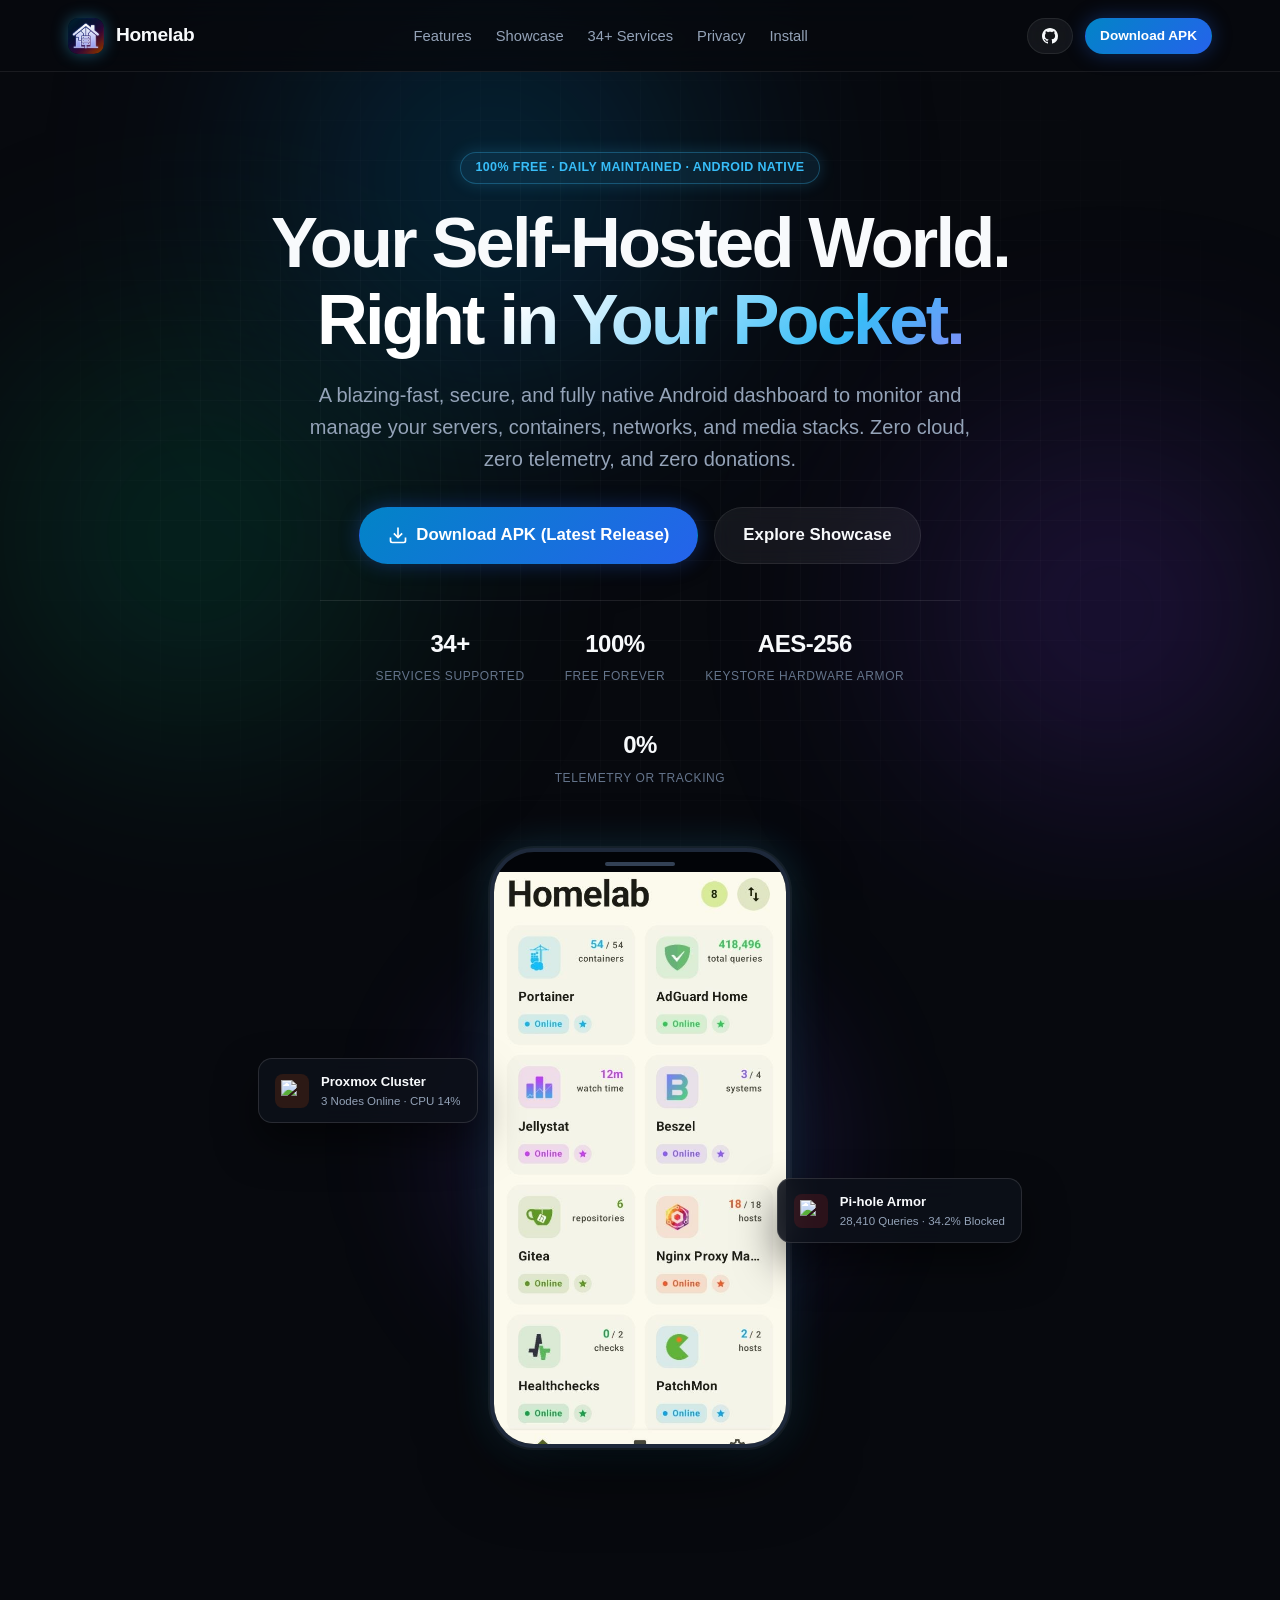
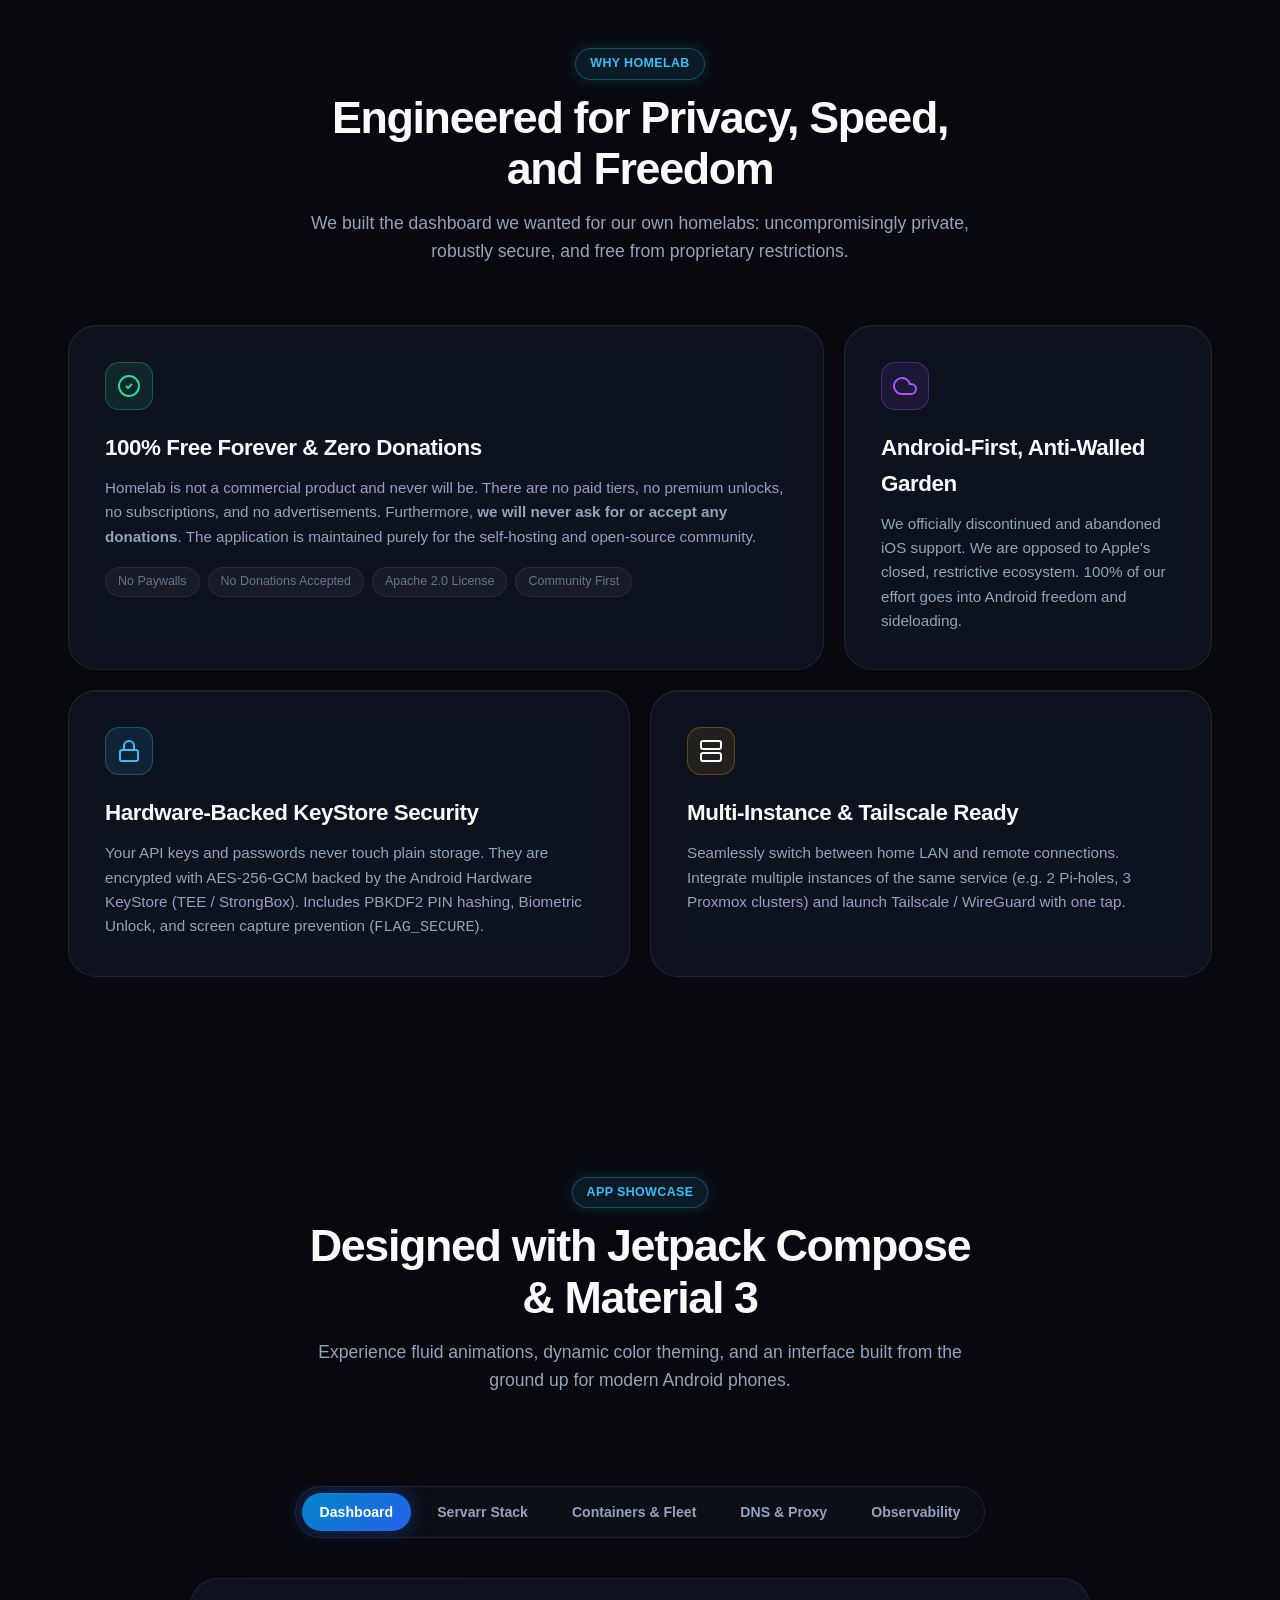
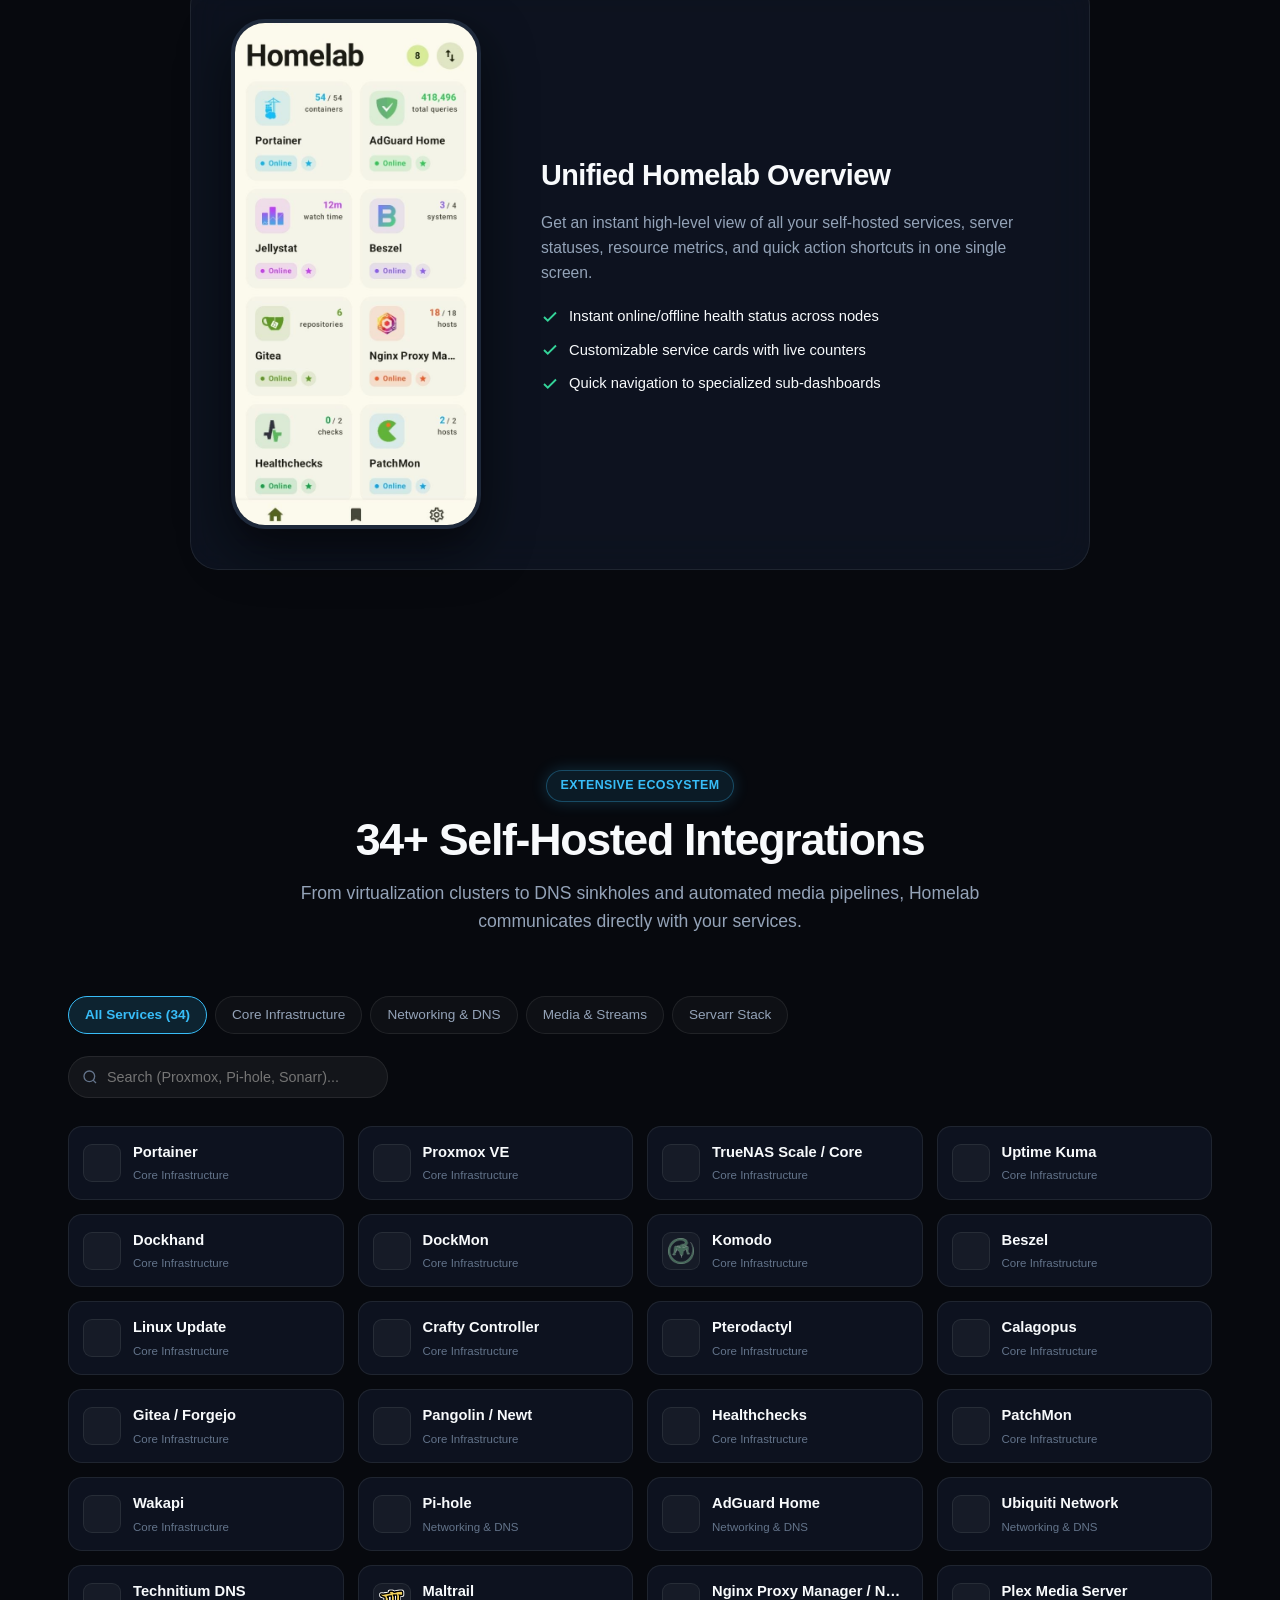
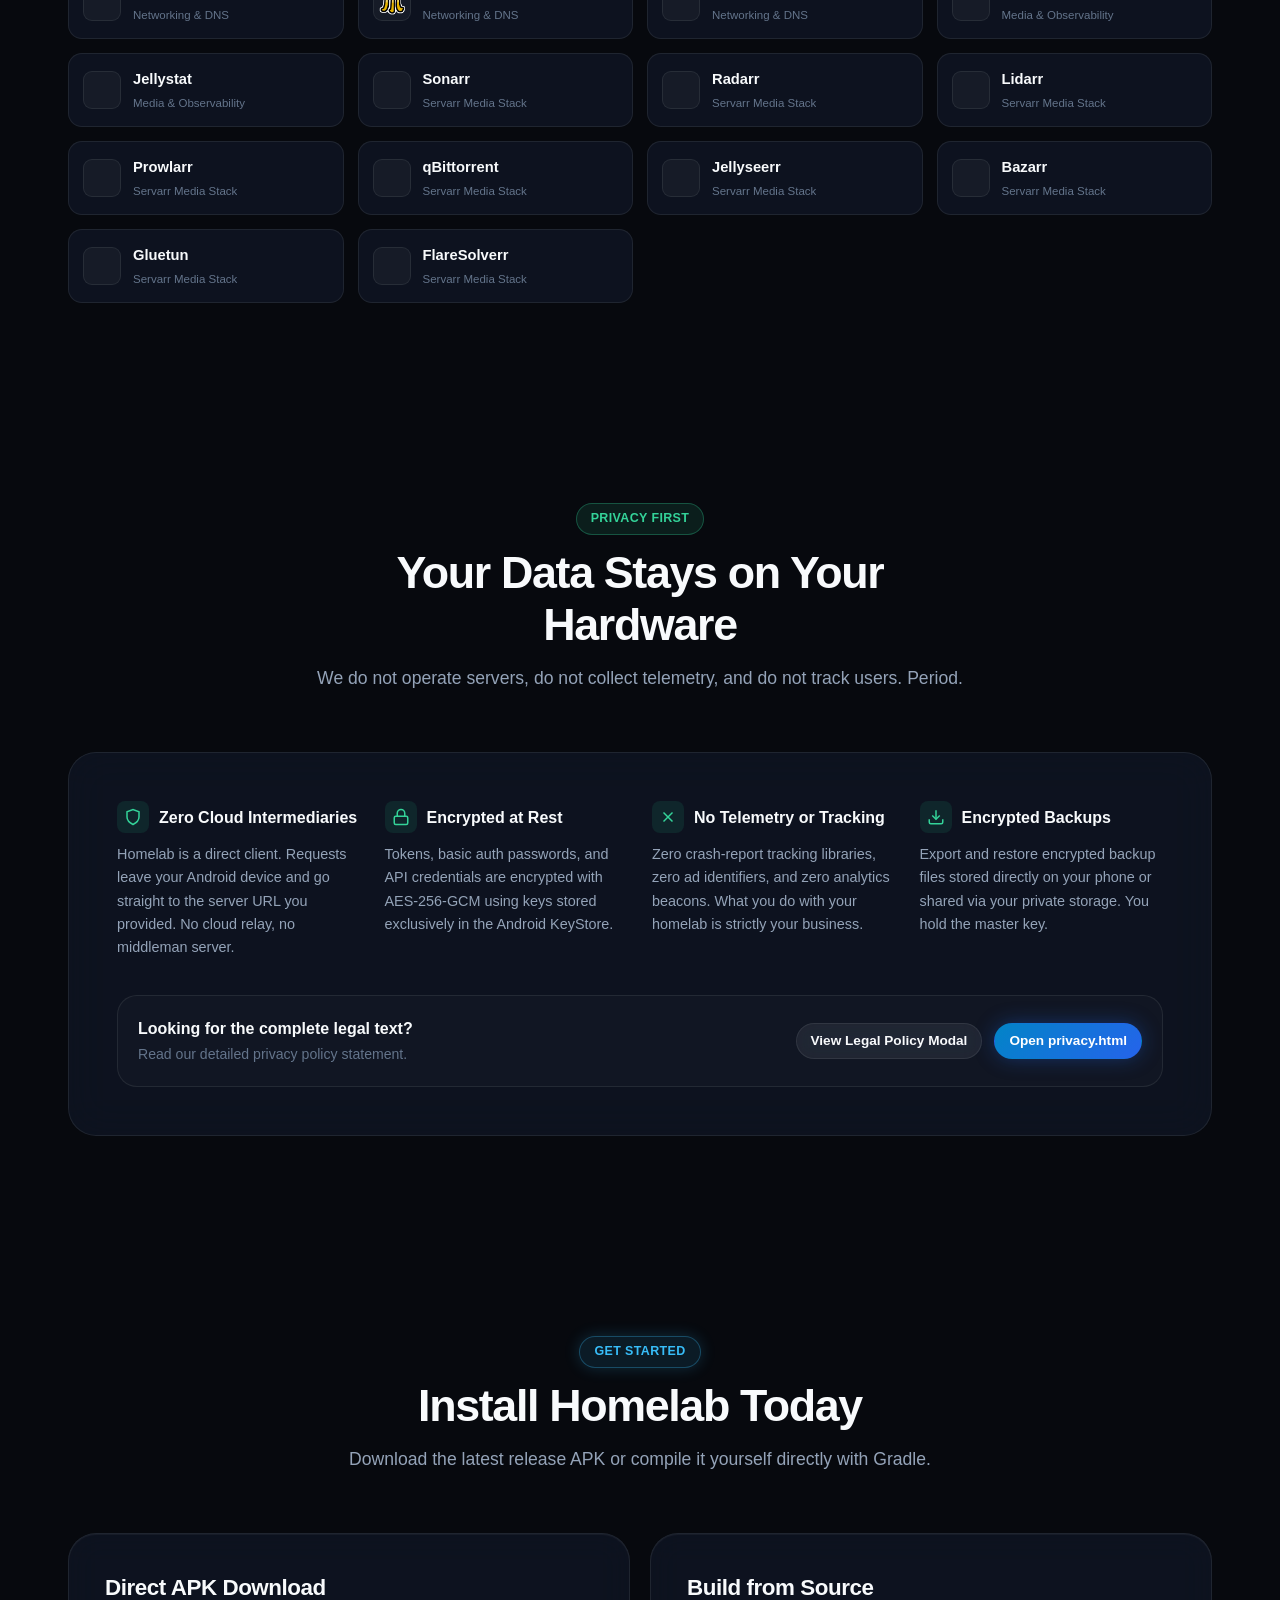
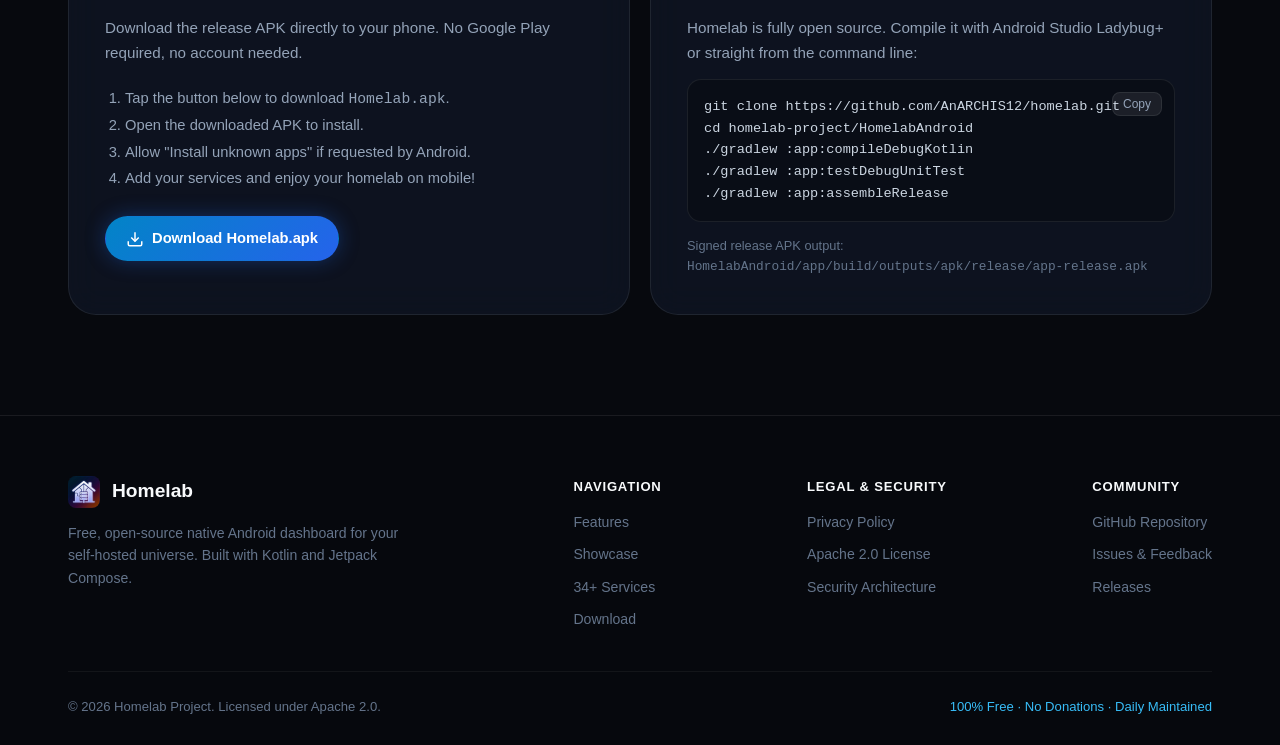
==== docs/index.html @ c5718bee "feat: resume project, harden security, add GitHub Pages landing and release workflow, remove iOS" ====
<!doctype html>
<html lang="en">
<head>
  <meta charset="utf-8">
  <meta name="viewport" content="width=device-width, initial-scale=1, viewport-fit=cover">
  <meta name="theme-color" content="#07090e">
  <meta name="mobile-web-app-capable" content="yes">
  <meta name="apple-mobile-web-app-capable" content="yes">
  <meta name="apple-mobile-web-app-status-bar-style" content="black-translucent">
  
  <title>Homelab - Native Android Self-Hosted Dashboard</title>
  <meta name="description" content="A blazing-fast, secure, and fully native Android dashboard for monitoring and managing 34+ self-hosted services. 100% free and open source. Zero donations.">
  
  <link rel="icon" type="image/png" href="assets/logo.png">
  <link rel="stylesheet" href="style.css">
</head>
<body>

  <!-- Ambient Light Effects -->
  <div class="bg-ambient">
    <div class="ambient-orb ambient-orb-1"></div>
    <div class="ambient-orb ambient-orb-2"></div>
    <div class="ambient-orb ambient-orb-3"></div>
  </div>
  <div class="bg-grid"></div>

  <!-- Navbar -->
  <header class="navbar">
    <div class="container">
      <a href="#" class="nav-brand">
        <img src="assets/logo.png" alt="Homelab Logo" class="nav-logo">
        <span>Homelab</span>
      </a>
      
      <!-- Desktop Nav Links -->
      <ul class="nav-links">
        <li><a href="#features" class="nav-link">Features</a></li>
        <li><a href="#showcase" class="nav-link">Showcase</a></li>
        <li><a href="#services" class="nav-link">34+ Services</a></li>
        <li><a href="#privacy" class="nav-link">Privacy</a></li>
        <li><a href="#install" class="nav-link">Install</a></li>
      </ul>
      
      <!-- Action Buttons -->
      <div class="nav-actions">
        <a href="https://github.com/AnARCHIS12/homelab" class="btn btn-secondary btn-sm" target="_blank" rel="noopener">
          <svg width="16" height="16" viewBox="0 0 24 24" fill="currentColor"><path d="M12 0C5.37 0 0 5.37 0 12c0 5.31 3.435 9.795 8.205 11.385.6.105.825-.255.825-.57 0-.285-.015-1.23-.015-2.235-3.015.555-3.795-.735-4.035-1.41-.135-.345-.72-1.41-1.23-1.695-.42-.225-1.02-.78-.015-.795.945-.015 1.62.87 1.845 1.23 1.08 1.815 2.805 1.305 3.495.99.105-.78.42-1.305.765-1.605-2.67-.3-5.46-1.335-5.46-5.925 0-1.305.465-2.385 1.23-3.225-.12-.3-.54-1.53.12-3.18 0 0 1.005-.315 3.3 1.23.96-.27 1.98-.405 3-.405s2.04.135 3 .405c2.295-1.56 3.3-1.23 3.3-1.23.66 1.65.24 2.88.12 3.18.765.84 1.23 1.905 1.23 3.225 0 4.605-2.805 5.625-5.475 5.925.435.375.81 1.095.81 2.22 0 1.605-.015 2.895-.015 3.3 0 .315.225.69.825.57A12.02 12.02 0 0024 12c0-6.63-5.37-12-12-12z"/></svg>
          <span style="display: none; @media(min-width: 480px){display:inline;}">GitHub</span>
        </a>
        <a href="https://github.com/AnARCHIS12/homelab/releases/latest/download/Homelab.apk" class="btn btn-primary btn-sm direct-download-btn">
          <span>Download APK</span>
        </a>
        <button id="navToggleBtn" class="nav-toggle-btn" aria-label="Toggle navigation">
          <svg width="22" height="22" viewBox="0 0 24 24" fill="none" stroke="currentColor" stroke-width="2"><line x1="3" y1="12" x2="21" y2="12"></line><line x1="3" y1="6" x2="21" y2="6"></line><line x1="3" y1="18" x2="21" y2="18"></line></svg>
        </button>
      </div>
    </div>
  </header>

  <!-- Mobile Drawer Menu -->
  <div id="navMobileMenu" class="nav-mobile-menu">
    <a href="#features" class="nav-mobile-link">Features</a>
    <a href="#showcase" class="nav-mobile-link">Showcase</a>
    <a href="#services" class="nav-mobile-link">34+ Services</a>
    <a href="#privacy" class="nav-mobile-link">Privacy Policy</a>
    <a href="#install" class="nav-mobile-link">Installation</a>
    <a href="https://github.com/AnARCHIS12/homelab" class="nav-mobile-link" target="_blank" rel="noopener">GitHub Repository</a>
  </div>

  <main>
    <!-- Hero Section -->
    <section class="hero">
      <div class="container hero-content">
        <div class="hero-pill">
          <span class="badge badge-glow">100% Free · Daily Maintained · Android Native</span>
        </div>
        <h1 class="hero-title">
          Your Self-Hosted World.<br>
          <span class="text-gradient">Right in Your Pocket.</span>
        </h1>
        <p class="hero-desc">
          A blazing-fast, secure, and fully native Android dashboard to monitor and manage your servers, containers, networks, and media stacks. Zero cloud, zero telemetry, and zero donations.
        </p>

        <div class="hero-cta-group">
          <a href="https://github.com/AnARCHIS12/homelab/releases/latest/download/Homelab.apk" id="heroDownloadBtn" class="btn btn-primary btn-lg direct-download-btn">
            <svg width="20" height="20" viewBox="0 0 24 24" fill="none" stroke="currentColor" stroke-width="2"><path d="M21 15v4a2 2 0 0 1-2 2H5a2 2 0 0 1-2-2v-4"></path><polyline points="7 10 12 15 17 10"></polyline><line x1="12" y1="15" x2="12" y2="3"></line></svg>
            <span id="heroDownloadText">Download APK (Latest Release)</span>
          </a>
          <a href="#showcase" class="btn btn-secondary btn-lg">
            <span>Explore Showcase</span>
          </a>
        </div>

        <div class="hero-stats">
          <div class="hero-stat-item">
            <div class="hero-stat-num">34+</div>
            <div class="hero-stat-label">Services Supported</div>
          </div>
          <div class="hero-stat-item">
            <div class="hero-stat-num">100%</div>
            <div class="hero-stat-label">Free Forever</div>
          </div>
          <div class="hero-stat-item">
            <div class="hero-stat-num">AES-256</div>
            <div class="hero-stat-label">KeyStore Hardware Armor</div>
          </div>
          <div class="hero-stat-item">
            <div class="hero-stat-num">0%</div>
            <div class="hero-stat-label">Telemetry or Tracking</div>
          </div>
        </div>

        <!-- Phone Mockup Showcase -->
        <div class="hero-mockup-wrapper">
          <div class="hero-mockup-glow"></div>
          
          <!-- Floating Telemetry Cards -->
          <div class="floating-card floating-card-left">
            <div class="floating-icon" style="background: rgba(234, 88, 12, 0.15); color: #ea580c;">
              <img src="https://cdn.jsdelivr.net/gh/selfhst/icons/png/proxmox.png" width="22" height="22" alt="Proxmox">
            </div>
            <div class="floating-info">
              <span class="floating-title">Proxmox Cluster</span>
              <span class="floating-sub">3 Nodes Online · CPU 14%</span>
            </div>
          </div>

          <div class="floating-card floating-card-right">
            <div class="floating-icon" style="background: rgba(220, 38, 38, 0.15); color: #dc2626;">
              <img src="https://cdn.jsdelivr.net/gh/selfhst/icons/png/pi-hole.png" width="22" height="22" alt="Pi-hole">
            </div>
            <div class="floating-info">
              <span class="floating-title">Pi-hole Armor</span>
              <span class="floating-sub">28,410 Queries · 34.2% Blocked</span>
            </div>
          </div>

          <!-- Phone Frame -->
          <div class="phone-frame">
            <div class="phone-speaker"></div>
            <div class="phone-screen">
              <img src="assets/screenshots/Dashboard.jpg" alt="Homelab Android Dashboard View">
            </div>
          </div>
        </div>
      </div>
    </section>

    <!-- Features / Bento Grid -->
    <section id="features" class="section">
      <div class="container">
        <div class="section-header">
          <div class="section-tag"><span class="badge badge-glow">Why Homelab</span></div>
          <h2 class="section-title">Engineered for Privacy, Speed, and Freedom</h2>
          <p class="section-desc">We built the dashboard we wanted for our own homelabs: uncompromisingly private, robustly secure, and free from proprietary restrictions.</p>
        </div>

        <div class="bento-grid">
          <!-- Card 1: 100% Free & No Donations -->
          <div class="bento-card bento-card-8">
            <div class="bento-icon-box" style="background: rgba(52, 211, 153, 0.1); border-color: rgba(52, 211, 153, 0.3); color: var(--accent-emerald);">
              <svg width="24" height="24" viewBox="0 0 24 24" fill="none" stroke="currentColor" stroke-width="2"><circle cx="12" cy="12" r="10"></circle><path d="m9 12 2 2 4-4"></path></svg>
            </div>
            <h3 class="bento-title">100% Free Forever & Zero Donations</h3>
            <p class="bento-desc">
              Homelab is not a commercial product and never will be. There are no paid tiers, no premium unlocks, no subscriptions, and no advertisements. Furthermore, <strong>we will never ask for or accept any donations</strong>. The application is maintained purely for the self-hosting and open-source community.
            </p>
            <div class="bento-tag-list">
              <span class="bento-tag">No Paywalls</span>
              <span class="bento-tag">No Donations Accepted</span>
              <span class="bento-tag">Apache 2.0 License</span>
              <span class="bento-tag">Community First</span>
            </div>
          </div>

          <!-- Card 2: Anti-Walled Garden -->
          <div class="bento-card bento-card-4">
            <div class="bento-icon-box" style="background: rgba(168, 85, 247, 0.1); border-color: rgba(168, 85, 247, 0.3); color: var(--accent-violet);">
              <svg width="24" height="24" viewBox="0 0 24 24" fill="none" stroke="currentColor" stroke-width="2"><path d="M18 10h-1.26A8 8 0 1 0 9 20h9a5 5 0 0 0 0-10z"></path></svg>
            </div>
            <h3 class="bento-title">Android-First, Anti-Walled Garden</h3>
            <p class="bento-desc">
              We officially discontinued and abandoned iOS support. We are opposed to Apple's closed, restrictive ecosystem. 100% of our effort goes into Android freedom and sideloading.
            </p>
          </div>

          <!-- Card 3: Security & Encryption -->
          <div class="bento-card bento-card-6">
            <div class="bento-icon-box" style="background: rgba(56, 189, 248, 0.1); border-color: rgba(56, 189, 248, 0.3); color: var(--accent-cyan);">
              <svg width="24" height="24" viewBox="0 0 24 24" fill="none" stroke="currentColor" stroke-width="2"><rect x="3" y="11" width="18" height="11" rx="2" ry="2"></rect><path d="M7 11V7a5 5 0 0 1 10 0v4"></path></svg>
            </div>
            <h3 class="bento-title">Hardware-Backed KeyStore Security</h3>
            <p class="bento-desc">
              Your API keys and passwords never touch plain storage. They are encrypted with AES-256-GCM backed by the Android Hardware KeyStore (TEE / StrongBox). Includes PBKDF2 PIN hashing, Biometric Unlock, and screen capture prevention (<code>FLAG_SECURE</code>).
            </p>
          </div>

          <!-- Card 4: Multi-Instance & Remote Access -->
          <div class="bento-card bento-card-6">
            <div class="bento-icon-box" style="background: rgba(245, 158, 11, 0.1); border-color: rgba(245, 158, 11, 0.3); color: #f59e0b);">
              <svg width="24" height="24" viewBox="0 0 24 24" fill="none" stroke="currentColor" stroke-width="2"><rect x="2" y="2" width="20" height="8" rx="2" ry="2"></rect><rect x="2" y="14" width="20" height="8" rx="2" ry="2"></rect><line x1="6" y1="6" x2="6.01" y2="6"></line><line x1="6" y1="18" x2="6.01" y2="18"></line></svg>
            </div>
            <h3 class="bento-title">Multi-Instance & Tailscale Ready</h3>
            <p class="bento-desc">
              Seamlessly switch between home LAN and remote connections. Integrate multiple instances of the same service (e.g. 2 Pi-holes, 3 Proxmox clusters) and launch Tailscale / WireGuard with one tap.
            </p>
          </div>
        </div>
      </div>
    </section>

    <!-- Interactive Showcase Section -->
    <section id="showcase" class="section">
      <div class="container showcase-container">
        <div class="section-header">
          <div class="section-tag"><span class="badge badge-glow">App Showcase</span></div>
          <h2 class="section-title">Designed with Jetpack Compose & Material 3</h2>
          <p class="section-desc">Experience fluid animations, dynamic color theming, and an interface built from the ground up for modern Android phones.</p>
        </div>

        <!-- Showcase Tabs -->
        <div class="showcase-tabs-wrapper">
          <div class="showcase-tabs">
            <button class="showcase-tab active" data-showcase="dashboard">Dashboard</button>
            <button class="showcase-tab" data-showcase="servarr">Servarr Stack</button>
            <button class="showcase-tab" data-showcase="containers">Containers & Fleet</button>
            <button class="showcase-tab" data-showcase="network">DNS & Proxy</button>
            <button class="showcase-tab" data-showcase="monitoring">Observability</button>
          </div>
        </div>

        <!-- Showcase Preview -->
        <div class="showcase-preview-frame">
          <div class="showcase-screen-wrapper">
            <img id="showcaseImg" src="assets/screenshots/Dashboard.jpg" alt="Homelab Interface Preview">
          </div>
          <div class="showcase-screen-info">
            <h3 id="showcaseTitle">Unified Homelab Overview</h3>
            <p id="showcaseDesc">Get an instant high-level view of all your self-hosted services, server statuses, resource metrics, and quick action shortcuts in one single screen.</p>
            <ul id="showcaseList" class="showcase-features-list">
              <li>
                <svg width="18" height="18" viewBox="0 0 24 24" fill="none" stroke="currentColor" stroke-width="2.5"><polyline points="20 6 9 17 4 12"></polyline></svg>
                <span>Instant online/offline health status across nodes</span>
              </li>
              <li>
                <svg width="18" height="18" viewBox="0 0 24 24" fill="none" stroke="currentColor" stroke-width="2.5"><polyline points="20 6 9 17 4 12"></polyline></svg>
                <span>Customizable service cards with live counters</span>
              </li>
              <li>
                <svg width="18" height="18" viewBox="0 0 24 24" fill="none" stroke="currentColor" stroke-width="2.5"><polyline points="20 6 9 17 4 12"></polyline></svg>
                <span>Quick navigation to specialized sub-dashboards</span>
              </li>
            </ul>
          </div>
        </div>
      </div>
    </section>

    <!-- Services Directory Section -->
    <section id="services" class="section">
      <div class="container">
        <div class="section-header">
          <div class="section-tag"><span class="badge badge-glow">Extensive Ecosystem</span></div>
          <h2 class="section-title">34+ Self-Hosted Integrations</h2>
          <p class="section-desc">From virtualization clusters to DNS sinkholes and automated media pipelines, Homelab communicates directly with your services.</p>
        </div>

        <!-- Filter and Search -->
        <div class="services-controls">
          <div class="services-filter-wrapper">
            <div class="services-filter-tabs">
              <button class="service-filter-btn active" data-filter="all">All Services (34)</button>
              <button class="service-filter-btn" data-filter="infrastructure">Core Infrastructure</button>
              <button class="service-filter-btn" data-filter="networking">Networking & DNS</button>
              <button class="service-filter-btn" data-filter="media">Media & Streams</button>
              <button class="service-filter-btn" data-filter="servarr">Servarr Stack</button>
            </div>
          </div>
          <div class="service-search-box">
            <svg class="service-search-icon" width="16" height="16" viewBox="0 0 24 24" fill="none" stroke="currentColor" stroke-width="2"><circle cx="11" cy="11" r="8"></circle><line x1="21" y1="21" x2="16.65" y2="16.65"></line></svg>
            <input type="text" id="serviceSearch" class="service-search-input" placeholder="Search (Proxmox, Pi-hole, Sonarr)..." autocomplete="off">
          </div>
        </div>

        <!-- Services Grid -->
        <div id="servicesGrid" class="services-grid">
          <!-- Populated dynamically by app.js -->
        </div>
      </div>
    </section>

    <!-- Privacy Policy Section -->
    <section id="privacy" class="section">
      <div class="container">
        <div class="section-header">
          <div class="section-tag"><span class="badge badge-emerald">Privacy First</span></div>
          <h2 class="section-title">Your Data Stays on Your Hardware</h2>
          <p class="section-desc">We do not operate servers, do not collect telemetry, and do not track users. Period.</p>
        </div>

        <div class="privacy-card">
          <div class="privacy-grid">
            <div class="privacy-point">
              <div class="privacy-point-header">
                <div class="privacy-point-icon">
                  <svg width="18" height="18" viewBox="0 0 24 24" fill="none" stroke="currentColor" stroke-width="2"><path d="M12 22s8-4 8-10V5l-8-3-8 3v7c0 6 8 10 8 10z"></path></svg>
                </div>
                <h4 class="privacy-point-title">Zero Cloud Intermediaries</h4>
              </div>
              <p class="privacy-point-desc">
                Homelab is a direct client. Requests leave your Android device and go straight to the server URL you provided. No cloud relay, no middleman server.
              </p>
            </div>

            <div class="privacy-point">
              <div class="privacy-point-header">
                <div class="privacy-point-icon">
                  <svg width="18" height="18" viewBox="0 0 24 24" fill="none" stroke="currentColor" stroke-width="2"><rect x="3" y="11" width="18" height="11" rx="2" ry="2"></rect><path d="M7 11V7a5 5 0 0 1 10 0v4"></path></svg>
                </div>
                <h4 class="privacy-point-title">Encrypted at Rest</h4>
              </div>
              <p class="privacy-point-desc">
                Tokens, basic auth passwords, and API credentials are encrypted with AES-256-GCM using keys stored exclusively in the Android KeyStore.
              </p>
            </div>

            <div class="privacy-point">
              <div class="privacy-point-header">
                <div class="privacy-point-icon">
                  <svg width="18" height="18" viewBox="0 0 24 24" fill="none" stroke="currentColor" stroke-width="2"><line x1="18" y1="6" x2="6" y2="18"></line><line x1="6" y1="6" x2="18" y2="18"></line></svg>
                </div>
                <h4 class="privacy-point-title">No Telemetry or Tracking</h4>
              </div>
              <p class="privacy-point-desc">
                Zero crash-report tracking libraries, zero ad identifiers, and zero analytics beacons. What you do with your homelab is strictly your business.
              </p>
            </div>

            <div class="privacy-point">
              <div class="privacy-point-header">
                <div class="privacy-point-icon">
                  <svg width="18" height="18" viewBox="0 0 24 24" fill="none" stroke="currentColor" stroke-width="2"><path d="M21 15v4a2 2 0 0 1-2 2H5a2 2 0 0 1-2-2v-4"></path><polyline points="7 10 12 15 17 10"></polyline><line x1="12" y1="15" x2="12" y2="3"></line></svg>
                </div>
                <h4 class="privacy-point-title">Encrypted Backups</h4>
              </div>
              <p class="privacy-point-desc">
                Export and restore encrypted backup files stored directly on your phone or shared via your private storage. You hold the master key.
              </p>
            </div>
          </div>

          <div class="privacy-cta-box">
            <div>
              <strong style="color: var(--text-primary); font-size: 1rem;">Looking for the complete legal text?</strong>
              <div style="color: var(--text-muted); font-size: 0.88rem; margin-top: 2px;">Read our detailed privacy policy statement.</div>
            </div>
            <div style="display: flex; gap: 12px; flex-wrap: wrap;">
              <button id="openPrivacyModal" class="btn btn-secondary btn-sm">
                <span>View Legal Policy Modal</span>
              </button>
              <a href="privacy.html" class="btn btn-primary btn-sm">
                <span>Open privacy.html</span>
              </a>
            </div>
          </div>
        </div>
      </div>
    </section>

    <!-- Installation & Building Section -->
    <section id="install" class="section">
      <div class="container">
        <div class="section-header">
          <div class="section-tag"><span class="badge badge-glow">Get Started</span></div>
          <h2 class="section-title">Install Homelab Today</h2>
          <p class="section-desc">Download the latest release APK or compile it yourself directly with Gradle.</p>
        </div>

        <div class="bento-grid">
          <!-- Install via APK -->
          <div class="bento-card bento-card-6">
            <h3 class="bento-title">Direct APK Download</h3>
            <p class="bento-desc" style="margin-bottom: 20px;">
              Download the release APK directly to your phone. No Google Play required, no account needed.
            </p>
            <ol style="color: var(--text-secondary); margin-left: 20px; line-height: 1.8; margin-bottom: 24px; font-size: 0.92rem;">
              <li>Tap the button below to download <code>Homelab.apk</code>.</li>
              <li>Open the downloaded APK to install.</li>
              <li>Allow "Install unknown apps" if requested by Android.</li>
              <li>Add your services and enjoy your homelab on mobile!</li>
            </ol>
            <a href="https://github.com/AnARCHIS12/homelab/releases/latest/download/Homelab.apk" class="btn btn-primary direct-download-btn">
              <svg width="18" height="18" viewBox="0 0 24 24" fill="none" stroke="currentColor" stroke-width="2"><path d="M21 15v4a2 2 0 0 1-2 2H5a2 2 0 0 1-2-2v-4"></path><polyline points="7 10 12 15 17 10"></polyline><line x1="12" y1="15" x2="12" y2="3"></line></svg>
              <span>Download Homelab.apk</span>
            </a>
          </div>

          <!-- Build from Source -->
          <div class="bento-card bento-card-6">
            <h3 class="bento-title">Build from Source</h3>
            <p class="bento-desc" style="margin-bottom: 14px;">
              Homelab is fully open source. Compile it with Android Studio Ladybug+ or straight from the command line:
            </p>
            <div class="code-box">
              <button id="copyBuildCmd" class="code-copy-btn">Copy</button>
              <pre><code>git clone https://github.com/AnARCHIS12/homelab.git
cd homelab-project/HomelabAndroid
./gradlew :app:compileDebugKotlin
./gradlew :app:testDebugUnitTest
./gradlew :app:assembleRelease</code></pre>
            </div>
            <p style="color: var(--text-muted); font-size: 0.8rem; margin-top: 14px;">
              Signed release APK output: <code>HomelabAndroid/app/build/outputs/apk/release/app-release.apk</code>
            </p>
          </div>
        </div>
      </div>
    </section>
  </main>

  <!-- Sticky Bottom Bar for Mobile Devices -->
  <div class="mobile-sticky-bar">
    <div class="mobile-sticky-info">
      <img src="assets/logo.png" alt="Homelab Logo" class="mobile-sticky-logo">
      <div>
        <div class="mobile-sticky-text">Homelab</div>
        <div class="mobile-sticky-sub">100% Free · Android Native</div>
      </div>
    </div>
    <a href="https://github.com/AnARCHIS12/homelab/releases/latest/download/Homelab.apk" class="btn btn-primary btn-sm direct-download-btn">
      <svg width="14" height="14" viewBox="0 0 24 24" fill="none" stroke="currentColor" stroke-width="2"><path d="M21 15v4a2 2 0 0 1-2 2H5a2 2 0 0 1-2-2v-4"></path><polyline points="7 10 12 15 17 10"></polyline></svg>
      <span>Download</span>
    </a>
  </div>

  <!-- Privacy Policy Modal -->
  <div id="privacyModal" class="modal-overlay">
    <div class="modal-content">
      <button id="closePrivacyModal" class="modal-close-btn">&times;</button>
      <h2 style="font-size: 1.8rem; margin-bottom: 8px; color: var(--text-primary);">Homelab Privacy Policy</h2>
      <p style="color: var(--text-muted); font-size: 0.85rem; margin-bottom: 24px;">Last updated: September 12, 2026</p>
      
      <p style="color: var(--text-secondary); margin-bottom: 20px;">
        Homelab is a free, open-source client application designed to monitor and manage self-hosted services configured by the user. The app operates under a strict privacy-first architecture.
      </p>

      <h3 style="color: var(--accent-cyan); font-size: 1.15rem; margin: 24px 0 8px;">1. Zero Hosted Backend & No User Accounts</h3>
      <p style="color: var(--text-secondary); margin-bottom: 16px;">
        Homelab does not operate any centralized backend servers, cloud databases, or authentication systems. We do not provide user accounts, do not store your data on external servers, and do not act as an intermediary for your traffic.
      </p>

      <h3 style="color: var(--accent-cyan); font-size: 1.15rem; margin: 24px 0 8px;">2. Local Storage & Hardware-Backed Security</h3>
      <p style="color: var(--text-secondary); margin-bottom: 16px;">
        All service URLs, hostnames, authentication credentials, tokens, API keys, and preferences are stored exclusively on your local Android device. Sensitive secrets are protected with AES-256-GCM hardware-backed encryption via the Android KeyStore.
      </p>

      <h3 style="color: var(--accent-cyan); font-size: 1.15rem; margin: 24px 0 8px;">3. Direct Network Connections</h3>
      <p style="color: var(--text-secondary); margin-bottom: 16px;">
        All network communications initiated by Homelab go directly to the host addresses configured by the user (e.g. your local LAN, VPN, or reverse proxy). Data returned by those endpoints is rendered directly in the app without passing through any external servers.
      </p>

      <h3 style="color: var(--accent-cyan); font-size: 1.15rem; margin: 24px 0 8px;">4. Zero Telemetry, Analytics, or Advertising</h3>
      <p style="color: var(--text-secondary); margin-bottom: 16px;">
        Homelab does not include any third-party tracking SDKs, analytics beacons, crash-telemetry reporters, or advertising frameworks.
      </p>

      <h3 style="color: var(--accent-cyan); font-size: 1.15rem; margin: 24px 0 8px;">5. Backups & User Control</h3>
      <p style="color: var(--text-secondary); margin-bottom: 24px;">
        Backup files created via the app remain in your direct control. Encrypted backups require your chosen password to decrypt and restore.
      </p>

      <div style="border-top: 1px solid var(--card-border); padding-top: 20px; display: flex; justify-content: flex-end;">
        <a href="privacy.html" class="btn btn-secondary btn-sm" target="_blank">Open Dedicated Page</a>
      </div>
    </div>
  </div>

  <!-- Footer -->
  <footer class="footer">
    <div class="container">
      <div class="footer-top">
        <div class="footer-brand">
          <div class="footer-logo-row">
            <img src="assets/logo.png" alt="Homelab Logo" width="32" height="32" style="border-radius: 8px;">
            <span style="font-weight: 700; font-size: 1.2rem;">Homelab</span>
          </div>
          <p class="footer-desc">
            Free, open-source native Android dashboard for your self-hosted universe. Built with Kotlin and Jetpack Compose.
          </p>
        </div>

        <div class="footer-links-col">
          <div class="footer-col-title">Navigation</div>
          <a href="#features" class="footer-link">Features</a>
          <a href="#showcase" class="footer-link">Showcase</a>
          <a href="#services" class="footer-link">34+ Services</a>
          <a href="#install" class="footer-link">Download</a>
        </div>

        <div class="footer-links-col">
          <div class="footer-col-title">Legal & Security</div>
          <a href="privacy.html" class="footer-link">Privacy Policy</a>
          <a href="https://github.com/AnARCHIS12/homelab/blob/main/LICENSE" class="footer-link" target="_blank" rel="noopener">Apache 2.0 License</a>
          <a href="#privacy" class="footer-link">Security Architecture</a>
        </div>

        <div class="footer-links-col">
          <div class="footer-col-title">Community</div>
          <a href="https://github.com/AnARCHIS12/homelab" class="footer-link" target="_blank" rel="noopener">GitHub Repository</a>
          <a href="https://github.com/AnARCHIS12/homelab/issues" class="footer-link" target="_blank" rel="noopener">Issues & Feedback</a>
          <a href="https://github.com/AnARCHIS12/homelab/releases" class="footer-link" target="_blank" rel="noopener">Releases</a>
        </div>
      </div>

      <div class="footer-bottom">
        <div>&copy; 2026 Homelab Project. Licensed under Apache 2.0.</div>
        <div style="color: var(--accent-cyan); font-weight: 500;">100% Free · No Donations · Daily Maintained</div>
      </div>
    </div>
  </footer>

  <script src="app.js"></script>
</body>
</html>
---- docs/style.css ----
:root {
  --font-sans: -apple-system, BlinkMacSystemFont, "Segoe UI", Roboto, "Helvetica Neue", Arial, sans-serif;
  --font-mono: ui-monospace, SFMono-Regular, Menlo, Monaco, Consolas, "Liberation Mono", monospace;
  
  --bg-primary: #07090e;
  --bg-secondary: #0d111a;
  --bg-tertiary: #131926;
  
  --card-bg: rgba(17, 24, 39, 0.7);
  --card-bg-hover: rgba(26, 36, 56, 0.85);
  --card-border: rgba(255, 255, 255, 0.08);
  --card-border-hover: rgba(56, 189, 248, 0.4);
  
  --text-primary: #f8fafc;
  --text-secondary: #94a3b8;
  --text-muted: #64748b;
  
  --accent-cyan: #38bdf8;
  --accent-emerald: #34d399;
  --accent-violet: #a855f7;
  --accent-blue: #3b82f6;
  
  --radius-sm: 8px;
  --radius-md: 14px;
  --radius-lg: 20px;
  --radius-xl: 28px;
  --radius-full: 9999px;
  
  --container-max: 1200px;
  --header-height: 72px;
}

* {
  margin: 0;
  padding: 0;
  box-sizing: border-box;
  -webkit-tap-highlight-color: transparent;
}

html {
  scroll-behavior: smooth;
  color-scheme: dark;
}

body {
  background-color: var(--bg-primary);
  color: var(--text-primary);
  font-family: var(--font-sans);
  font-size: 16px;
  line-height: 1.6;
  overflow-x: hidden;
  position: relative;
  -webkit-font-smoothing: antialiased;
}

/* Ambient Background Lights */
.bg-ambient {
  position: fixed;
  inset: 0;
  pointer-events: none;
  z-index: 0;
  overflow: hidden;
}

.ambient-orb {
  position: absolute;
  border-radius: 50%;
  filter: blur(120px);
  opacity: 0.35;
  animation: orbFloat 18s infinite alternate ease-in-out;
}

.ambient-orb-1 {
  width: clamp(350px, 50vw, 600px);
  height: clamp(350px, 50vw, 600px);
  background: radial-gradient(circle, #0284c7 0%, transparent 70%);
  top: -120px;
  left: 15%;
}

.ambient-orb-2 {
  width: clamp(300px, 40vw, 500px);
  height: clamp(300px, 40vw, 500px);
  background: radial-gradient(circle, #7c3aed 0%, transparent 70%);
  top: 40%;
  right: -80px;
  animation-delay: -5s;
}

.ambient-orb-3 {
  width: clamp(320px, 45vw, 550px);
  height: clamp(320px, 45vw, 550px);
  background: radial-gradient(circle, #059669 0%, transparent 70%);
  bottom: 10%;
  left: -80px;
  animation-delay: -10s;
}

@keyframes orbFloat {
  0% { transform: translate(0, 0) scale(1); }
  50% { transform: translate(30px, 50px) scale(1.06); }
  100% { transform: translate(-25px, -30px) scale(0.95); }
}

.bg-grid {
  position: fixed;
  inset: 0;
  background-image: 
    linear-gradient(to right, rgba(255, 255, 255, 0.025) 1px, transparent 1px),
    linear-gradient(to bottom, rgba(255, 255, 255, 0.025) 1px, transparent 1px);
  background-size: 40px 40px;
  pointer-events: none;
  z-index: 0;
  mask-image: radial-gradient(ellipse at center, black 40%, transparent 80%);
  -webkit-mask-image: radial-gradient(ellipse at center, black 40%, transparent 80%);
}

.container {
  width: 100%;
  max-width: var(--container-max);
  margin: 0 auto;
  padding: 0 clamp(16px, 4vw, 28px);
  position: relative;
  z-index: 1;
}

/* Navbar */
.navbar {
  position: sticky;
  top: 0;
  z-index: 100;
  height: var(--header-height);
  backdrop-filter: blur(16px);
  -webkit-backdrop-filter: blur(16px);
  background: rgba(7, 9, 14, 0.82);
  border-bottom: 1px solid var(--card-border);
}

.navbar .container {
  display: flex;
  align-items: center;
  justify-content: space-between;
  height: 100%;
}

.nav-brand {
  display: flex;
  align-items: center;
  gap: 12px;
  text-decoration: none;
  color: var(--text-primary);
  font-weight: 700;
  font-size: 1.2rem;
  letter-spacing: -0.02em;
}

.nav-logo {
  width: 36px;
  height: 36px;
  border-radius: 10px;
  box-shadow: 0 0 16px rgba(56, 189, 248, 0.4);
}

.nav-links {
  display: flex;
  align-items: center;
  gap: 24px;
  list-style: none;
}

.nav-link {
  text-decoration: none;
  color: var(--text-secondary);
  font-size: 0.92rem;
  font-weight: 500;
  transition: color 0.2s ease;
  padding: 6px 0;
}

.nav-link:hover {
  color: var(--text-primary);
}

.nav-actions {
  display: flex;
  align-items: center;
  gap: 12px;
}

/* Mobile Hamburger Button */
.nav-toggle-btn {
  display: none;
  background: transparent;
  border: 1px solid var(--card-border);
  border-radius: var(--radius-sm);
  color: var(--text-primary);
  padding: 8px;
  cursor: pointer;
}

.nav-mobile-menu {
  display: none;
  position: fixed;
  top: var(--header-height);
  left: 0;
  right: 0;
  background: rgba(7, 9, 14, 0.96);
  backdrop-filter: blur(20px);
  -webkit-backdrop-filter: blur(20px);
  border-bottom: 1px solid var(--card-border);
  padding: 20px 24px;
  z-index: 99;
  flex-direction: column;
  gap: 16px;
}

.nav-mobile-menu.active {
  display: flex;
}

.nav-mobile-link {
  color: var(--text-secondary);
  text-decoration: none;
  font-size: 1.1rem;
  font-weight: 600;
  padding: 8px 0;
  border-bottom: 1px solid rgba(255, 255, 255, 0.05);
}

.nav-mobile-link:hover {
  color: var(--accent-cyan);
}

/* Buttons */
.btn {
  display: inline-flex;
  align-items: center;
  justify-content: center;
  gap: 8px;
  padding: 10px 20px;
  border-radius: var(--radius-full);
  font-size: 0.92rem;
  font-weight: 600;
  text-decoration: none;
  transition: all 0.25s cubic-bezier(0.16, 1, 0.3, 1);
  cursor: pointer;
  border: 1px solid transparent;
  min-height: 44px;
}

.btn:active {
  transform: scale(0.97);
}

.btn-primary {
  background: linear-gradient(135deg, #0284c7, #2563eb);
  color: #ffffff;
  box-shadow: 0 0 20px rgba(37, 99, 235, 0.35);
}

.btn-primary:hover {
  background: linear-gradient(135deg, #0369a1, #1d4ed8);
  box-shadow: 0 0 30px rgba(37, 99, 235, 0.6);
  transform: translateY(-2px);
}

.btn-secondary {
  background: rgba(255, 255, 255, 0.06);
  color: var(--text-primary);
  border-color: var(--card-border);
  backdrop-filter: blur(10px);
}

.btn-secondary:hover {
  background: rgba(255, 255, 255, 0.12);
  border-color: rgba(255, 255, 255, 0.2);
  transform: translateY(-2px);
}

.btn-sm {
  padding: 6px 14px;
  font-size: 0.85rem;
  min-height: 36px;
}

.btn-lg {
  padding: 14px 28px;
  font-size: 1.05rem;
  min-height: 52px;
}

/* Badges */
.badge {
  display: inline-flex;
  align-items: center;
  gap: 6px;
  padding: 5px 14px;
  border-radius: var(--radius-full);
  font-size: 0.78rem;
  font-weight: 600;
  letter-spacing: 0.03em;
  text-transform: uppercase;
}

.badge-glow {
  background: rgba(56, 189, 248, 0.1);
  color: var(--accent-cyan);
  border: 1px solid rgba(56, 189, 248, 0.3);
  box-shadow: 0 0 16px rgba(56, 189, 248, 0.2);
}

.badge-emerald {
  background: rgba(52, 211, 153, 0.1);
  color: var(--accent-emerald);
  border: 1px solid rgba(52, 211, 153, 0.3);
}

/* Hero Section */
.hero {
  padding: clamp(40px, 8vw, 80px) 0 clamp(60px, 10vw, 100px);
  text-align: center;
  position: relative;
}

.hero-content {
  max-width: 860px;
  margin: 0 auto;
}

.hero-pill {
  margin-bottom: 20px;
}

.hero-title {
  font-size: clamp(2.2rem, 6.5vw, 4.4rem);
  font-weight: 800;
  line-height: 1.1;
  letter-spacing: -0.04em;
  margin-bottom: 20px;
}

.text-gradient {
  background: linear-gradient(135deg, #ffffff 30%, #38bdf8 80%, #818cf8 100%);
  -webkit-background-clip: text;
  -webkit-text-fill-color: transparent;
}

.hero-desc {
  font-size: clamp(1rem, 2.2vw, 1.25rem);
  color: var(--text-secondary);
  line-height: 1.6;
  margin-bottom: 32px;
  max-width: 680px;
  margin-left: auto;
  margin-right: auto;
}

.hero-cta-group {
  display: flex;
  align-items: center;
  justify-content: center;
  gap: 16px;
  flex-wrap: wrap;
  margin-bottom: 36px;
}

.hero-stats {
  display: flex;
  align-items: center;
  justify-content: center;
  gap: clamp(16px, 4vw, 40px);
  padding-top: 24px;
  border-top: 1px solid var(--card-border);
  max-width: 640px;
  margin: 0 auto clamp(40px, 8vw, 60px);
  flex-wrap: wrap;
}

.hero-stat-item {
  display: flex;
  flex-direction: column;
  gap: 4px;
  min-width: 100px;
}

.hero-stat-num {
  font-size: clamp(1.2rem, 3vw, 1.5rem);
  font-weight: 800;
  color: var(--text-primary);
  letter-spacing: -0.02em;
}

.hero-stat-label {
  font-size: 0.75rem;
  color: var(--text-muted);
  text-transform: uppercase;
  letter-spacing: 0.05em;
}

/* Phone Mockup Frame */
.hero-mockup-wrapper {
  position: relative;
  max-width: 900px;
  margin: 0 auto;
  display: flex;
  justify-content: center;
  align-items: center;
}

.hero-mockup-glow {
  position: absolute;
  width: clamp(280px, 60vw, 450px);
  height: clamp(280px, 60vw, 450px);
  background: radial-gradient(circle, rgba(56, 189, 248, 0.25) 0%, rgba(124, 58, 237, 0.15) 50%, transparent 70%);
  filter: blur(60px);
  z-index: 0;
}

.phone-frame {
  position: relative;
  z-index: 2;
  width: min(300px, 80vw);
  height: min(600px, 160vw);
  background: #020408;
  border-radius: 44px;
  border: 4px solid #1e293b;
  box-shadow: 
    0 0 0 2px rgba(255, 255, 255, 0.05),
    0 25px 80px -15px rgba(0, 0, 0, 0.8),
    0 0 40px rgba(56, 189, 248, 0.2);
  overflow: hidden;
  display: flex;
  flex-direction: column;
}

.phone-speaker {
  width: 70px;
  height: 4px;
  background: #334155;
  border-radius: 4px;
  margin: 10px auto 6px;
  flex-shrink: 0;
}

.phone-screen {
  flex: 1;
  width: 100%;
  overflow: hidden;
  position: relative;
}

.phone-screen img {
  width: 100%;
  height: 100%;
  object-fit: cover;
  display: block;
}

/* Floating Telemetry Cards */
.floating-card {
  position: absolute;
  z-index: 3;
  background: rgba(13, 17, 26, 0.88);
  backdrop-filter: blur(14px);
  -webkit-backdrop-filter: blur(14px);
  border: 1px solid rgba(255, 255, 255, 0.12);
  border-radius: var(--radius-md);
  padding: 12px 16px;
  display: flex;
  align-items: center;
  gap: 12px;
  box-shadow: 0 20px 40px rgba(0, 0, 0, 0.5);
  animation: floatCard 6s ease-in-out infinite alternate;
}

.floating-card-left {
  left: 20px;
  top: 35%;
}

.floating-card-right {
  right: 20px;
  top: 55%;
  animation-delay: -3s;
}

.floating-icon {
  width: 34px;
  height: 34px;
  border-radius: 8px;
  display: flex;
  align-items: center;
  justify-content: center;
  flex-shrink: 0;
}

.floating-info {
  display: flex;
  flex-direction: column;
  text-align: left;
}

.floating-title {
  font-size: 0.82rem;
  font-weight: 700;
  color: var(--text-primary);
}

.floating-sub {
  font-size: 0.72rem;
  color: var(--text-secondary);
}

@keyframes floatCard {
  0% { transform: translateY(0); }
  100% { transform: translateY(-10px); }
}

/* Section Common */
.section {
  padding: clamp(60px, 10vw, 100px) 0;
  position: relative;
  z-index: 1;
}

.section-header {
  text-align: center;
  max-width: 680px;
  margin: 0 auto clamp(36px, 6vw, 60px);
}

.section-tag {
  margin-bottom: 12px;
}

.section-title {
  font-size: clamp(1.8rem, 4.5vw, 2.8rem);
  font-weight: 800;
  letter-spacing: -0.03em;
  margin-bottom: 14px;
  line-height: 1.15;
}

.section-desc {
  font-size: clamp(0.95rem, 2vw, 1.1rem);
  color: var(--text-secondary);
  line-height: 1.6;
}

/* Bento Grid */
.bento-grid {
  display: grid;
  grid-template-columns: repeat(12, 1fr);
  gap: 20px;
}

.bento-card {
  background: var(--card-bg);
  backdrop-filter: blur(16px);
  -webkit-backdrop-filter: blur(16px);
  border: 1px solid var(--card-border);
  border-radius: var(--radius-xl);
  padding: clamp(24px, 4vw, 36px);
  position: relative;
  overflow: hidden;
  transition: all 0.3s cubic-bezier(0.16, 1, 0.3, 1);
  box-shadow: inset 0 1px 1px rgba(255, 255, 255, 0.05);
}

.bento-card:hover {
  transform: translateY(-4px);
  border-color: var(--card-border-hover);
  background: var(--card-bg-hover);
  box-shadow: 0 20px 40px rgba(0, 0, 0, 0.4), inset 0 1px 1px rgba(255, 255, 255, 0.1);
}

.bento-card-8 { grid-column: span 8; }
.bento-card-4 { grid-column: span 4; }
.bento-card-6 { grid-column: span 6; }
.bento-card-12 { grid-column: span 12; }

.bento-icon-box {
  width: 48px;
  height: 48px;
  border-radius: var(--radius-md);
  display: flex;
  align-items: center;
  justify-content: center;
  font-size: 1.4rem;
  margin-bottom: 20px;
  background: rgba(255, 255, 255, 0.05);
  border: 1px solid var(--card-border);
}

.bento-title {
  font-size: clamp(1.15rem, 2.5vw, 1.4rem);
  font-weight: 700;
  letter-spacing: -0.02em;
  margin-bottom: 10px;
  color: var(--text-primary);
}

.bento-desc {
  color: var(--text-secondary);
  font-size: 0.95rem;
  line-height: 1.6;
}

.bento-tag-list {
  display: flex;
  flex-wrap: wrap;
  gap: 8px;
  margin-top: 18px;
}

.bento-tag {
  background: rgba(255, 255, 255, 0.04);
  border: 1px solid var(--card-border);
  border-radius: var(--radius-full);
  padding: 4px 12px;
  font-size: 0.78rem;
  color: var(--text-muted);
}

/* Interactive Showcase / Screenshots */
.showcase-container {
  display: flex;
  flex-direction: column;
  align-items: center;
  gap: 32px;
}

.showcase-tabs-wrapper {
  width: 100%;
  overflow-x: auto;
  padding-bottom: 8px;
  scrollbar-width: none;
  -webkit-overflow-scrolling: touch;
}

.showcase-tabs-wrapper::-webkit-scrollbar {
  display: none;
}

.showcase-tabs {
  display: flex;
  gap: 8px;
  background: rgba(13, 17, 26, 0.85);
  border: 1px solid var(--card-border);
  padding: 6px;
  border-radius: var(--radius-full);
  backdrop-filter: blur(10px);
  width: max-content;
  margin: 0 auto;
}

.showcase-tab {
  padding: 8px 18px;
  border-radius: var(--radius-full);
  border: none;
  background: transparent;
  color: var(--text-secondary);
  font-size: 0.88rem;
  font-weight: 600;
  cursor: pointer;
  transition: all 0.2s ease;
  white-space: nowrap;
  min-height: 38px;
}

.showcase-tab:hover {
  color: var(--text-primary);
}

.showcase-tab.active {
  background: linear-gradient(135deg, #0284c7, #2563eb);
  color: #ffffff;
  box-shadow: 0 0 20px rgba(37, 99, 235, 0.4);
}

.showcase-preview-frame {
  width: 100%;
  max-width: 900px;
  background: var(--card-bg);
  border: 1px solid var(--card-border);
  border-radius: var(--radius-xl);
  padding: clamp(24px, 4vw, 40px);
  display: flex;
  align-items: center;
  justify-content: center;
  gap: clamp(24px, 5vw, 60px);
  backdrop-filter: blur(20px);
}

.showcase-screen-wrapper {
  width: min(250px, 75vw);
  height: min(510px, 150vw);
  border-radius: 34px;
  overflow: hidden;
  border: 4px solid #1e293b;
  box-shadow: 0 20px 50px rgba(0, 0, 0, 0.6);
  flex-shrink: 0;
}

.showcase-screen-wrapper img {
  width: 100%;
  height: 100%;
  object-fit: cover;
  transition: opacity 0.25s ease;
}

.showcase-screen-info {
  flex: 1;
  text-align: left;
}

.showcase-screen-info h3 {
  font-size: clamp(1.4rem, 3vw, 1.8rem);
  font-weight: 700;
  margin-bottom: 12px;
  letter-spacing: -0.02em;
}

.showcase-screen-info p {
  color: var(--text-secondary);
  font-size: 0.98rem;
  line-height: 1.6;
  margin-bottom: 20px;
}

.showcase-features-list {
  list-style: none;
  display: flex;
  flex-direction: column;
  gap: 10px;
}

.showcase-features-list li {
  display: flex;
  align-items: center;
  gap: 10px;
  color: var(--text-primary);
  font-size: 0.92rem;
}

.showcase-features-list li svg {
  color: var(--accent-emerald);
  flex-shrink: 0;
}

/* Services Filter & Directory */
.services-controls {
  display: flex;
  align-items: center;
  justify-content: space-between;
  gap: 16px;
  margin-bottom: 28px;
  flex-wrap: wrap;
}

.services-filter-wrapper {
  overflow-x: auto;
  padding-bottom: 6px;
  width: 100%;
  scrollbar-width: none;
  -webkit-overflow-scrolling: touch;
}

.services-filter-wrapper::-webkit-scrollbar {
  display: none;
}

.services-filter-tabs {
  display: flex;
  gap: 8px;
  width: max-content;
}

.service-filter-btn {
  padding: 8px 16px;
  border-radius: var(--radius-full);
  border: 1px solid var(--card-border);
  background: rgba(255, 255, 255, 0.03);
  color: var(--text-secondary);
  font-size: 0.85rem;
  font-weight: 500;
  cursor: pointer;
  transition: all 0.2s ease;
  white-space: nowrap;
  min-height: 38px;
}

.service-filter-btn:hover {
  background: rgba(255, 255, 255, 0.08);
  color: var(--text-primary);
}

.service-filter-btn.active {
  background: rgba(56, 189, 248, 0.15);
  border-color: var(--accent-cyan);
  color: var(--accent-cyan);
  font-weight: 600;
}

.service-search-box {
  position: relative;
  width: 100%;
  max-width: 320px;
}

.service-search-input {
  width: 100%;
  padding: 10px 16px 10px 38px;
  border-radius: var(--radius-full);
  background: rgba(255, 255, 255, 0.05);
  border: 1px solid var(--card-border);
  color: var(--text-primary);
  font-size: 0.9rem;
  outline: none;
  transition: all 0.2s ease;
  min-height: 42px;
}

.service-search-input:focus {
  border-color: var(--accent-cyan);
  box-shadow: 0 0 16px rgba(56, 189, 248, 0.2);
}

.service-search-icon {
  position: absolute;
  left: 14px;
  top: 50%;
  transform: translateY(-50%);
  color: var(--text-muted);
  pointer-events: none;
}

.services-grid {
  display: grid;
  grid-template-columns: repeat(auto-fill, minmax(220px, 1fr));
  gap: 14px;
}

.service-card {
  background: var(--card-bg);
  border: 1px solid var(--card-border);
  border-radius: var(--radius-md);
  padding: 14px;
  display: flex;
  align-items: center;
  gap: 12px;
  transition: all 0.2s ease;
}

.service-card:hover {
  background: var(--card-bg-hover);
  border-color: var(--card-border-hover);
  transform: translateY(-2px);
}

.service-card-icon {
  width: 38px;
  height: 38px;
  border-radius: 9px;
  background: rgba(255, 255, 255, 0.04);
  border: 1px solid var(--card-border);
  display: flex;
  align-items: center;
  justify-content: center;
  padding: 5px;
  flex-shrink: 0;
}

.service-card-icon img {
  width: 100%;
  height: 100%;
  object-fit: contain;
}

.service-card-text {
  overflow: hidden;
}

.service-card-name {
  font-size: 0.92rem;
  font-weight: 600;
  color: var(--text-primary);
  white-space: nowrap;
  text-overflow: ellipsis;
  overflow: hidden;
}

.service-card-category {
  font-size: 0.72rem;
  color: var(--text-muted);
  margin-top: 2px;
}

/* Privacy Section */
.privacy-card {
  background: var(--card-bg);
  border: 1px solid var(--card-border);
  border-radius: var(--radius-xl);
  padding: clamp(24px, 4vw, 48px);
  backdrop-filter: blur(20px);
}

.privacy-grid {
  display: grid;
  grid-template-columns: repeat(auto-fit, minmax(240px, 1fr));
  gap: 24px;
  margin-bottom: 36px;
}

.privacy-point {
  display: flex;
  flex-direction: column;
  gap: 10px;
}

.privacy-point-header {
  display: flex;
  align-items: center;
  gap: 10px;
}

.privacy-point-icon {
  width: 32px;
  height: 32px;
  border-radius: 8px;
  background: rgba(52, 211, 153, 0.1);
  color: var(--accent-emerald);
  display: flex;
  align-items: center;
  justify-content: center;
  font-size: 0.9rem;
}

.privacy-point-title {
  font-size: 1rem;
  font-weight: 700;
  color: var(--text-primary);
}

.privacy-point-desc {
  font-size: 0.9rem;
  color: var(--text-secondary);
  line-height: 1.6;
}

.privacy-cta-box {
  background: rgba(255, 255, 255, 0.02);
  border: 1px solid var(--card-border);
  border-radius: var(--radius-lg);
  padding: 20px;
  display: flex;
  align-items: center;
  justify-content: space-between;
  flex-wrap: wrap;
  gap: 16px;
}

/* Code Snippet Box */
.code-box {
  background: #090d16;
  border: 1px solid var(--card-border);
  border-radius: var(--radius-md);
  padding: 16px;
  font-family: var(--font-mono);
  font-size: 0.85rem;
  color: #cbd5e1;
  position: relative;
  overflow-x: auto;
}

.code-copy-btn {
  position: absolute;
  top: 12px;
  right: 12px;
  background: rgba(255, 255, 255, 0.08);
  border: 1px solid var(--card-border);
  color: var(--text-secondary);
  border-radius: var(--radius-sm);
  padding: 4px 10px;
  font-size: 0.75rem;
  cursor: pointer;
  transition: all 0.2s ease;
}

.code-copy-btn:hover {
  color: var(--text-primary);
  background: rgba(255, 255, 255, 0.15);
}

/* Sticky Bottom Mobile Bar */
.mobile-sticky-bar {
  display: none;
  position: fixed;
  bottom: 0;
  left: 0;
  right: 0;
  z-index: 90;
  background: rgba(7, 9, 14, 0.92);
  backdrop-filter: blur(16px);
  -webkit-backdrop-filter: blur(16px);
  border-top: 1px solid var(--card-border);
  padding: 12px 20px;
  align-items: center;
  justify-content: space-between;
  box-shadow: 0 -10px 30px rgba(0, 0, 0, 0.5);
}

.mobile-sticky-info {
  display: flex;
  align-items: center;
  gap: 10px;
}

.mobile-sticky-logo {
  width: 30px;
  height: 30px;
  border-radius: 8px;
}

.mobile-sticky-text {
  font-size: 0.88rem;
  font-weight: 700;
  color: var(--text-primary);
}

.mobile-sticky-sub {
  font-size: 0.72rem;
  color: var(--accent-emerald);
}

/* Modal for full privacy */
.modal-overlay {
  position: fixed;
  inset: 0;
  background: rgba(0, 0, 0, 0.82);
  backdrop-filter: blur(12px);
  -webkit-backdrop-filter: blur(12px);
  z-index: 200;
  display: none;
  align-items: center;
  justify-content: center;
  padding: 16px;
}

.modal-overlay.active {
  display: flex;
}

.modal-content {
  background: #0d121f;
  border: 1px solid var(--card-border);
  border-radius: var(--radius-xl);
  max-width: 760px;
  width: 100%;
  max-height: 85vh;
  overflow-y: auto;
  padding: clamp(24px, 5vw, 40px);
  position: relative;
  box-shadow: 0 25px 80px rgba(0, 0, 0, 0.7);
}

.modal-close-btn {
  position: absolute;
  top: 20px;
  right: 20px;
  background: rgba(255, 255, 255, 0.08);
  border: none;
  color: var(--text-secondary);
  width: 36px;
  height: 36px;
  border-radius: 50%;
  font-size: 1.2rem;
  display: flex;
  align-items: center;
  justify-content: center;
  cursor: pointer;
  transition: all 0.2s ease;
}

.modal-close-btn:hover {
  color: var(--text-primary);
  background: rgba(255, 255, 255, 0.18);
}

/* Footer */
.footer {
  border-top: 1px solid var(--card-border);
  padding: clamp(40px, 8vw, 60px) 0 30px;
  background: rgba(7, 9, 14, 0.9);
  position: relative;
  z-index: 1;
}

.footer-top {
  display: flex;
  justify-content: space-between;
  align-items: flex-start;
  gap: 36px;
  margin-bottom: 40px;
  flex-wrap: wrap;
}

.footer-brand {
  max-width: 360px;
}

.footer-logo-row {
  display: flex;
  align-items: center;
  gap: 12px;
  margin-bottom: 14px;
}

.footer-desc {
  color: var(--text-muted);
  font-size: 0.88rem;
  line-height: 1.6;
}

.footer-links-col {
  display: flex;
  flex-direction: column;
  gap: 10px;
}

.footer-col-title {
  font-size: 0.82rem;
  text-transform: uppercase;
  letter-spacing: 0.06em;
  color: var(--text-primary);
  font-weight: 700;
  margin-bottom: 4px;
}

.footer-link {
  color: var(--text-muted);
  text-decoration: none;
  font-size: 0.88rem;
  transition: color 0.2s ease;
}

.footer-link:hover {
  color: var(--accent-cyan);
}

.footer-bottom {
  display: flex;
  justify-content: space-between;
  align-items: center;
  padding-top: 24px;
  border-top: 1px solid rgba(255, 255, 255, 0.05);
  color: var(--text-muted);
  font-size: 0.82rem;
  flex-wrap: wrap;
  gap: 16px;
}

/* Mobile responsive breakpoints */
@media (max-width: 900px) {
  .bento-card-8,
  .bento-card-4,
  .bento-card-6 {
    grid-column: span 12;
  }
  
  .showcase-preview-frame {
    flex-direction: column;
    padding: 30px 20px;
    gap: 28px;
  }
  
  .floating-card {
    display: none;
  }
}

@media (max-width: 768px) {
  .nav-links {
    display: none;
  }
  
  .nav-toggle-btn {
    display: block;
  }
  
  .mobile-sticky-bar {
    display: flex;
  }
  
  body {
    padding-bottom: 70px;
  }
  
  .services-controls {
    flex-direction: column;
    align-items: stretch;
  }
  
  .service-search-box {
    max-width: 100%;
  }
  
  .services-grid {
    grid-template-columns: repeat(auto-fill, minmax(150px, 1fr));
    gap: 10px;
  }
  
  .service-card {
    padding: 10px;
    gap: 10px;
  }
  
  .service-card-icon {
    width: 32px;
    height: 32px;
  }
  
  .service-card-name {
    font-size: 0.85rem;
  }
  
  .service-card-category {
    font-size: 0.68rem;
  }
}

@media (max-width: 480px) {
  .hero-cta-group {
    flex-direction: column;
    width: 100%;
  }
  
  .btn-lg {
    width: 100%;
  }
  
  .hero-stats {
    display: grid;
    grid-template-columns: 1fr 1fr;
    gap: 16px;
  }
  
  .privacy-cta-box {
    flex-direction: column;
    align-items: flex-start;
  }
  
  .privacy-cta-box div:last-child {
    width: 100%;
    display: flex;
    flex-direction: column;
  }
}
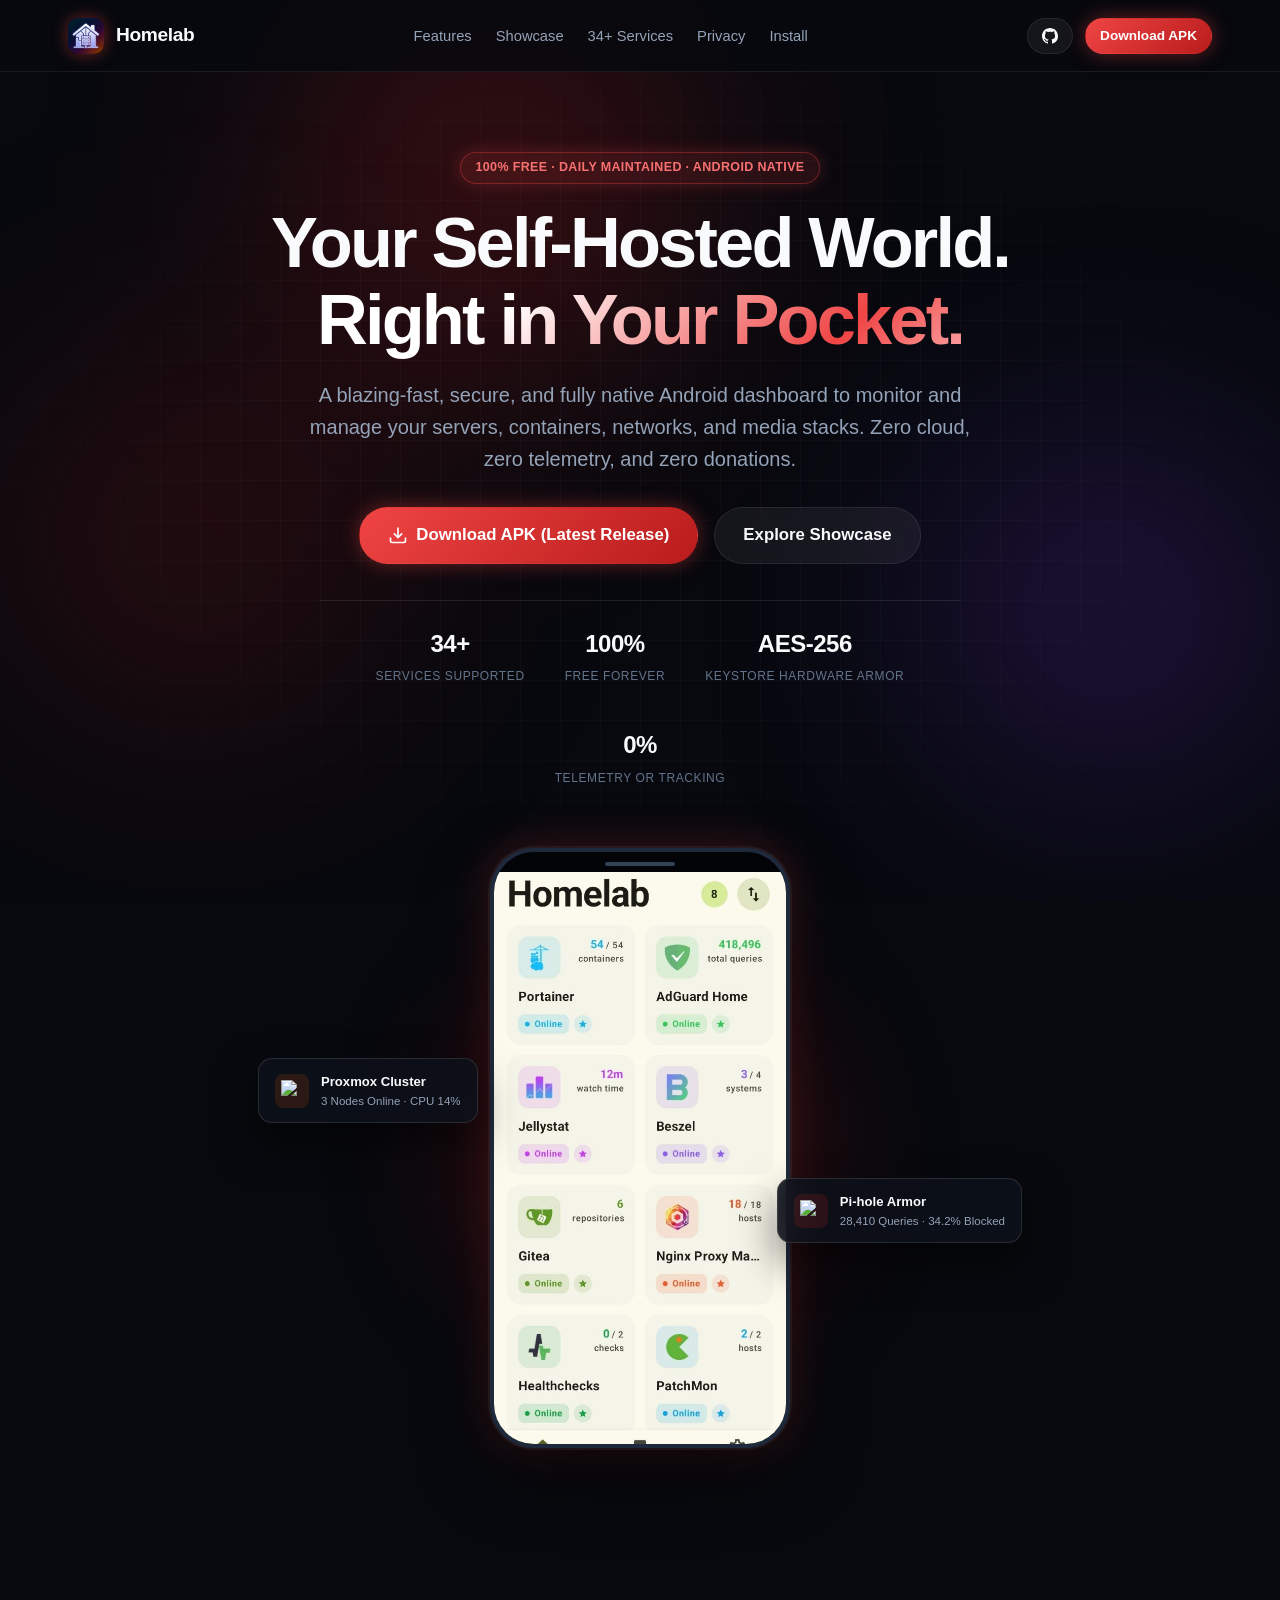
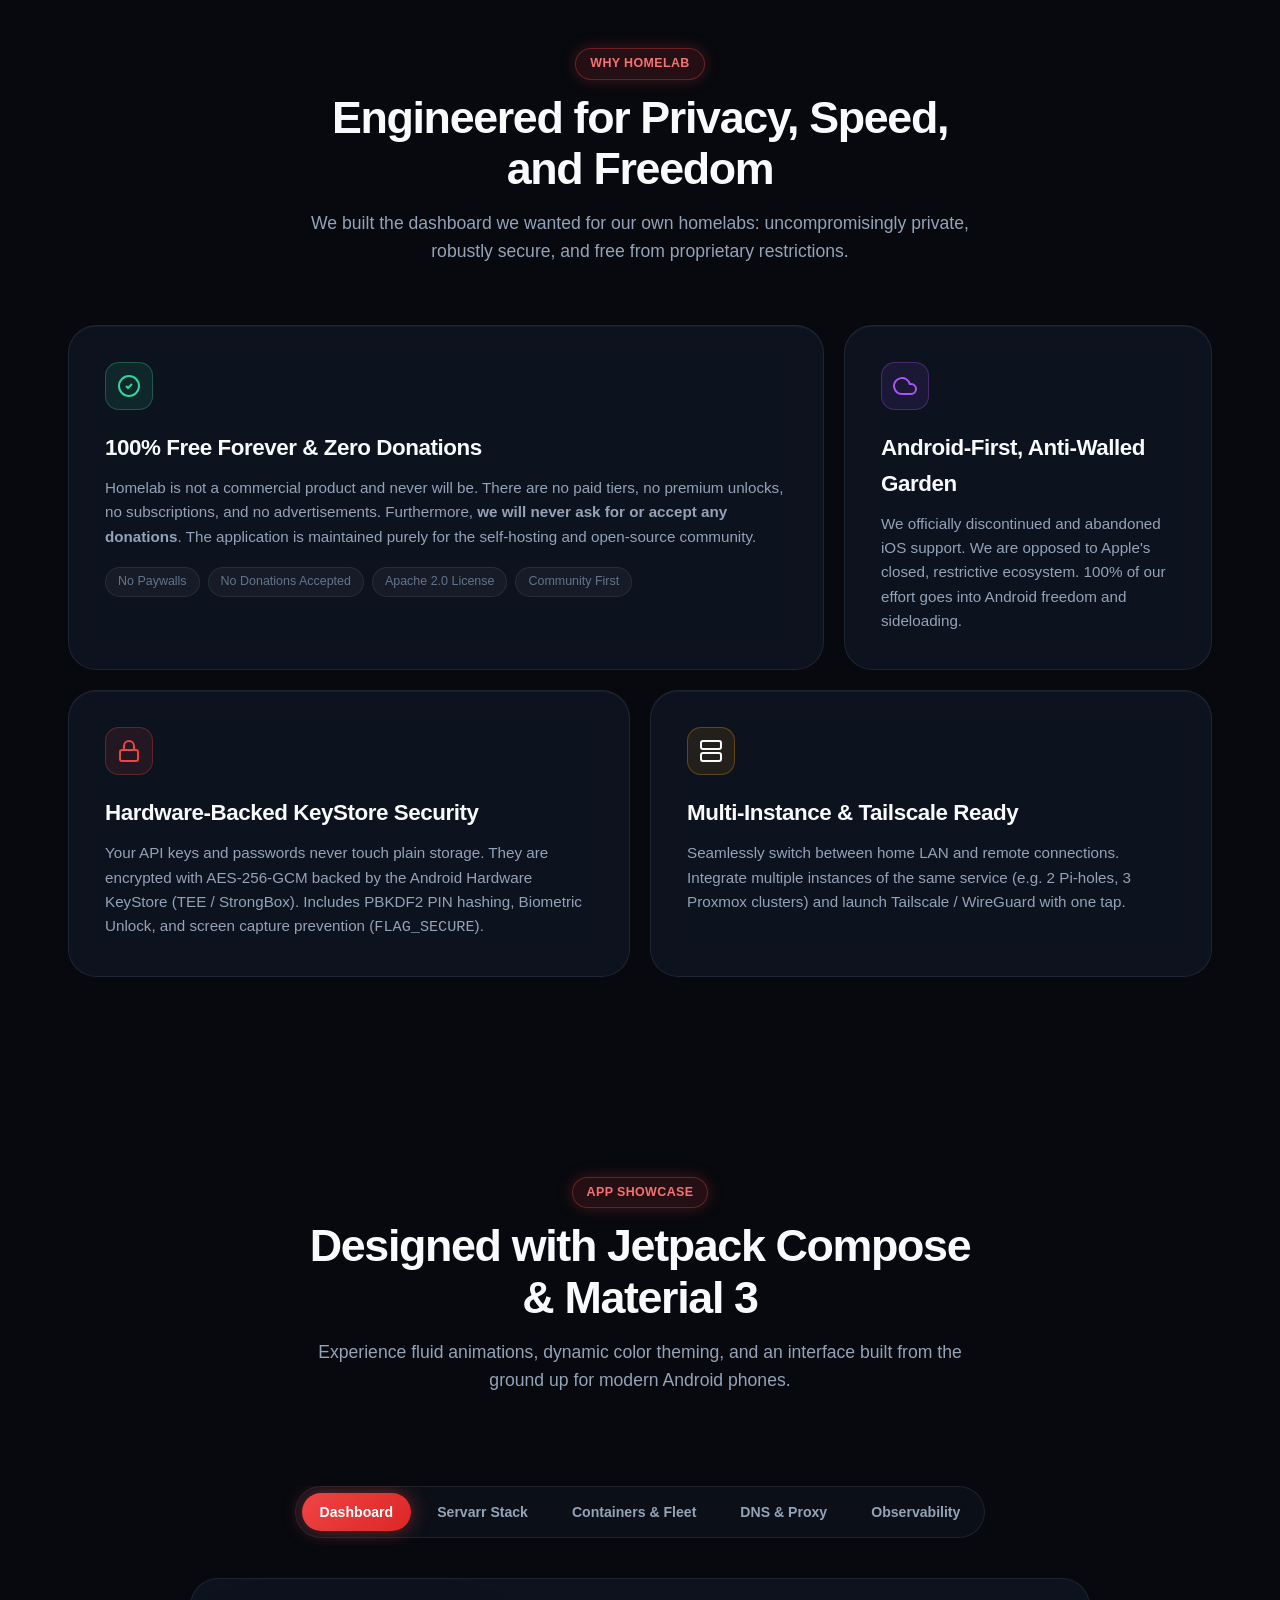
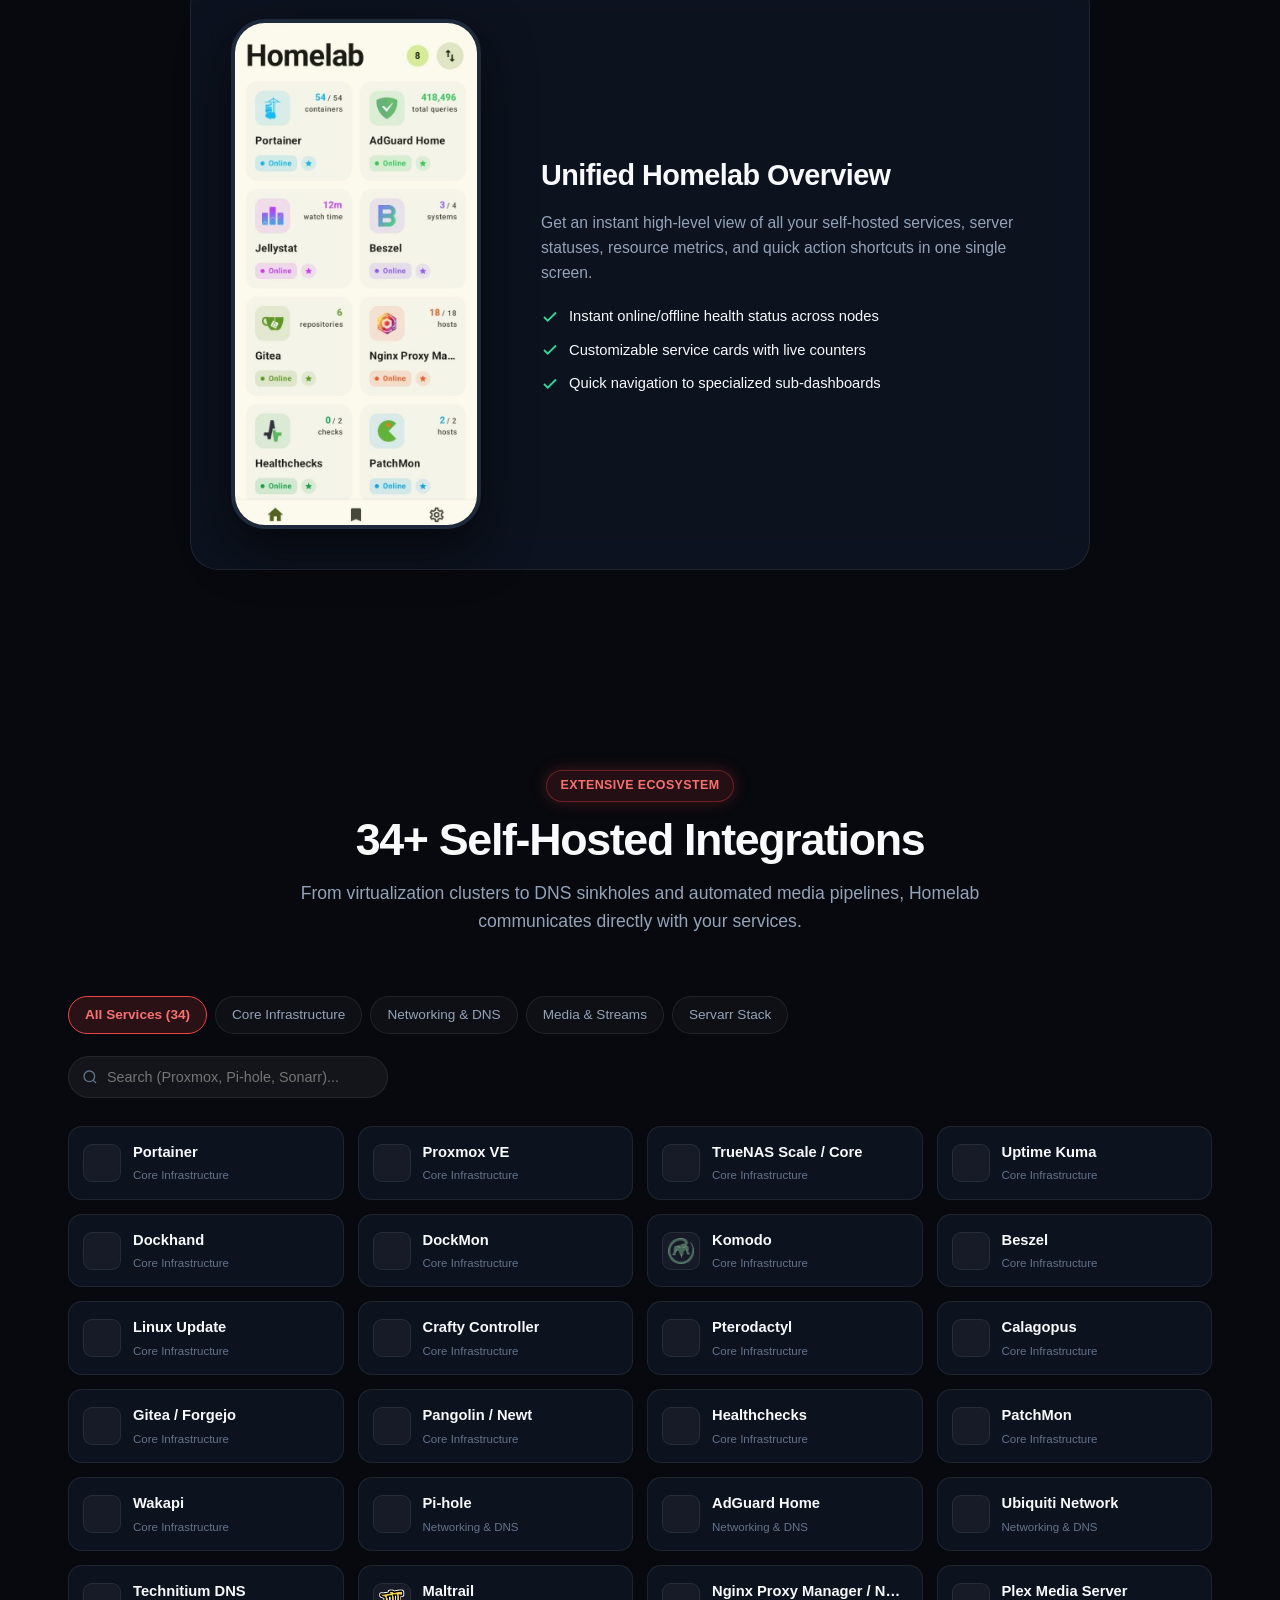
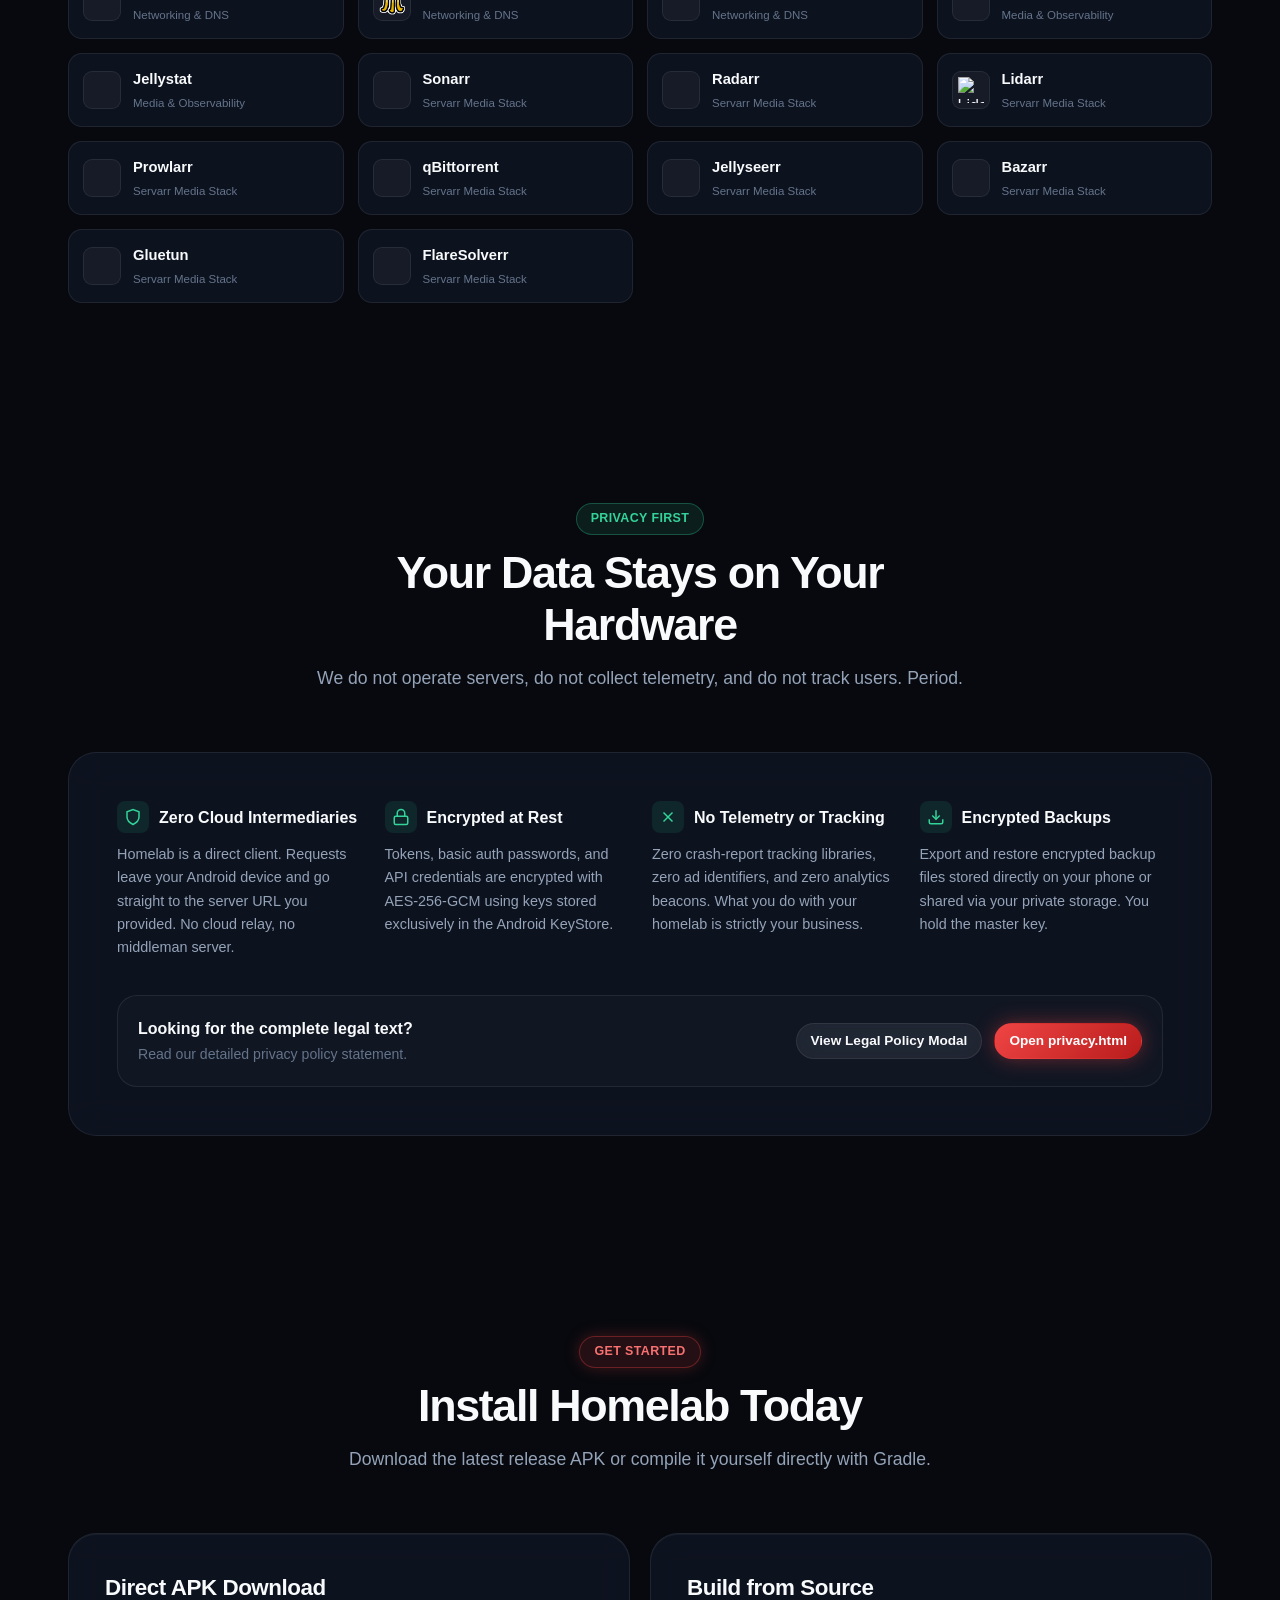
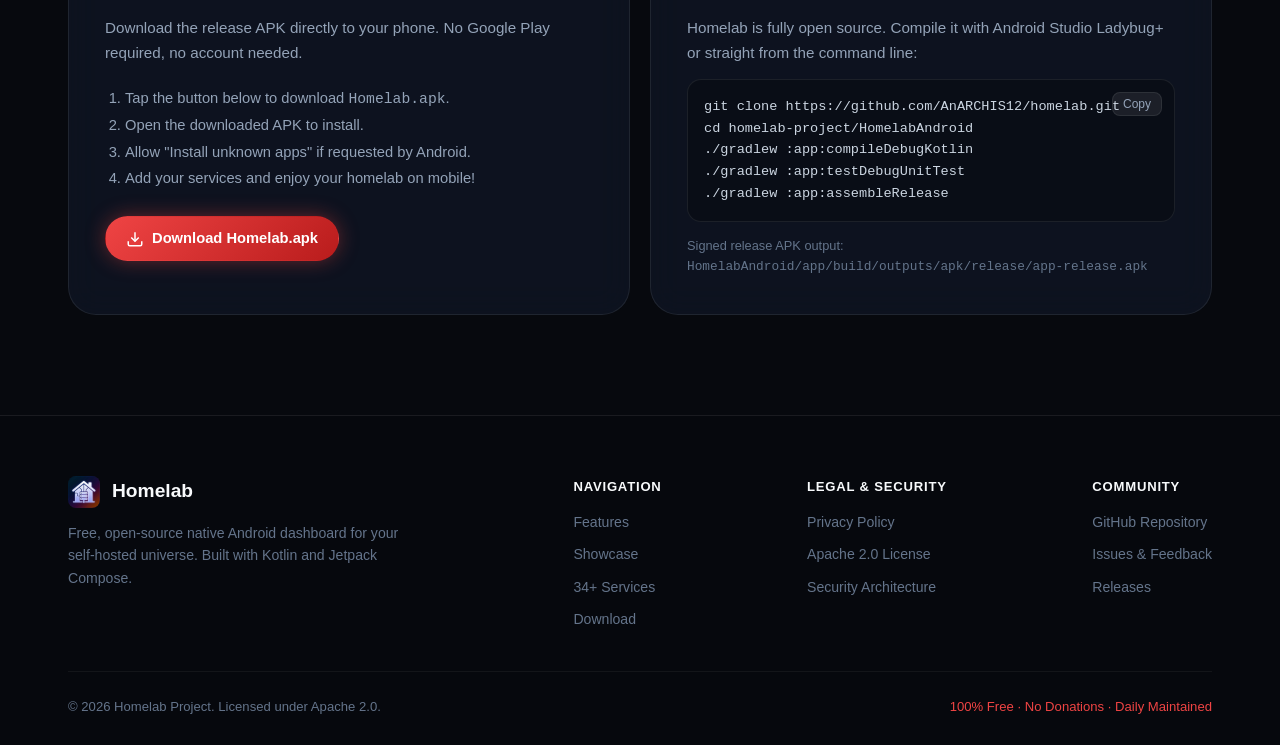
==== commit a082a57b: "style: replace blue theme with neon red on landing page and documentation" ====
--- a/docs/index.html
+++ b/docs/index.html
@@ -187,7 +187,7 @@
 
           <!-- Card 3: Security & Encryption -->
           <div class="bento-card bento-card-6">
-            <div class="bento-icon-box" style="background: rgba(56, 189, 248, 0.1); border-color: rgba(56, 189, 248, 0.3); color: var(--accent-cyan);">
+            <div class="bento-icon-box" style="background: rgba(239, 68, 68, 0.1); border-color: rgba(239, 68, 68, 0.3); color: var(--accent-red);">
               <svg width="24" height="24" viewBox="0 0 24 24" fill="none" stroke="currentColor" stroke-width="2"><rect x="3" y="11" width="18" height="11" rx="2" ry="2"></rect><path d="M7 11V7a5 5 0 0 1 10 0v4"></path></svg>
             </div>
             <h3 class="bento-title">Hardware-Backed KeyStore Security</h3>
@@ -445,27 +445,27 @@
         Homelab is a free, open-source client application designed to monitor and manage self-hosted services configured by the user. The app operates under a strict privacy-first architecture.
       </p>
 
-      <h3 style="color: var(--accent-cyan); font-size: 1.15rem; margin: 24px 0 8px;">1. Zero Hosted Backend & No User Accounts</h3>
+      <h3 style="color: var(--accent-red); font-size: 1.15rem; margin: 24px 0 8px;">1. Zero Hosted Backend & No User Accounts</h3>
       <p style="color: var(--text-secondary); margin-bottom: 16px;">
         Homelab does not operate any centralized backend servers, cloud databases, or authentication systems. We do not provide user accounts, do not store your data on external servers, and do not act as an intermediary for your traffic.
       </p>
 
-      <h3 style="color: var(--accent-cyan); font-size: 1.15rem; margin: 24px 0 8px;">2. Local Storage & Hardware-Backed Security</h3>
+      <h3 style="color: var(--accent-red); font-size: 1.15rem; margin: 24px 0 8px;">2. Local Storage & Hardware-Backed Security</h3>
       <p style="color: var(--text-secondary); margin-bottom: 16px;">
         All service URLs, hostnames, authentication credentials, tokens, API keys, and preferences are stored exclusively on your local Android device. Sensitive secrets are protected with AES-256-GCM hardware-backed encryption via the Android KeyStore.
       </p>
 
-      <h3 style="color: var(--accent-cyan); font-size: 1.15rem; margin: 24px 0 8px;">3. Direct Network Connections</h3>
+      <h3 style="color: var(--accent-red); font-size: 1.15rem; margin: 24px 0 8px;">3. Direct Network Connections</h3>
       <p style="color: var(--text-secondary); margin-bottom: 16px;">
         All network communications initiated by Homelab go directly to the host addresses configured by the user (e.g. your local LAN, VPN, or reverse proxy). Data returned by those endpoints is rendered directly in the app without passing through any external servers.
       </p>
 
-      <h3 style="color: var(--accent-cyan); font-size: 1.15rem; margin: 24px 0 8px;">4. Zero Telemetry, Analytics, or Advertising</h3>
+      <h3 style="color: var(--accent-red); font-size: 1.15rem; margin: 24px 0 8px;">4. Zero Telemetry, Analytics, or Advertising</h3>
       <p style="color: var(--text-secondary); margin-bottom: 16px;">
         Homelab does not include any third-party tracking SDKs, analytics beacons, crash-telemetry reporters, or advertising frameworks.
       </p>
 
-      <h3 style="color: var(--accent-cyan); font-size: 1.15rem; margin: 24px 0 8px;">5. Backups & User Control</h3>
+      <h3 style="color: var(--accent-red); font-size: 1.15rem; margin: 24px 0 8px;">5. Backups & User Control</h3>
       <p style="color: var(--text-secondary); margin-bottom: 24px;">
         Backup files created via the app remain in your direct control. Encrypted backups require your chosen password to decrypt and restore.
       </p>
@@ -515,7 +515,7 @@
 
       <div class="footer-bottom">
         <div>&copy; 2026 Homelab Project. Licensed under Apache 2.0.</div>
-        <div style="color: var(--accent-cyan); font-weight: 500;">100% Free · No Donations · Daily Maintained</div>
+        <div style="color: var(--accent-red); font-weight: 500;">100% Free · No Donations · Daily Maintained</div>
       </div>
     </div>
   </footer>
--- a/docs/style.css
+++ b/docs/style.css
@@ -9,16 +9,18 @@
   --card-bg: rgba(17, 24, 39, 0.7);
   --card-bg-hover: rgba(26, 36, 56, 0.85);
   --card-border: rgba(255, 255, 255, 0.08);
-  --card-border-hover: rgba(56, 189, 248, 0.4);
+  --card-border-hover: rgba(239, 68, 68, 0.45);
   
   --text-primary: #f8fafc;
   --text-secondary: #94a3b8;
   --text-muted: #64748b;
   
-  --accent-cyan: #38bdf8;
+  /* Modern Red Theme */
+  --accent-red: #ef4444;
+  --accent-red-hover: #dc2626;
+  --accent-red-light: #f87171;
   --accent-emerald: #34d399;
   --accent-violet: #a855f7;
-  --accent-blue: #3b82f6;
   
   --radius-sm: 8px;
   --radius-md: 14px;
@@ -53,7 +55,7 @@
   -webkit-font-smoothing: antialiased;
 }
 
-/* Ambient Background Lights */
+/* Ambient Background Lights with Red Accent */
 .bg-ambient {
   position: fixed;
   inset: 0;
@@ -73,7 +75,7 @@
 .ambient-orb-1 {
   width: clamp(350px, 50vw, 600px);
   height: clamp(350px, 50vw, 600px);
-  background: radial-gradient(circle, #0284c7 0%, transparent 70%);
+  background: radial-gradient(circle, #dc2626 0%, transparent 70%);
   top: -120px;
   left: 15%;
 }
@@ -90,7 +92,7 @@
 .ambient-orb-3 {
   width: clamp(320px, 45vw, 550px);
   height: clamp(320px, 45vw, 550px);
-  background: radial-gradient(circle, #059669 0%, transparent 70%);
+  background: radial-gradient(circle, #991b1b 0%, transparent 70%);
   bottom: 10%;
   left: -80px;
   animation-delay: -10s;
@@ -158,7 +160,7 @@
   width: 36px;
   height: 36px;
   border-radius: 10px;
-  box-shadow: 0 0 16px rgba(56, 189, 248, 0.4);
+  box-shadow: 0 0 16px rgba(239, 68, 68, 0.45);
 }
 
 .nav-links {
@@ -228,7 +230,7 @@
 }
 
 .nav-mobile-link:hover {
-  color: var(--accent-cyan);
+  color: var(--accent-red-light);
 }
 
 /* Buttons */
@@ -253,14 +255,14 @@
 }
 
 .btn-primary {
-  background: linear-gradient(135deg, #0284c7, #2563eb);
+  background: linear-gradient(135deg, #ef4444, #b91c1c);
   color: #ffffff;
-  box-shadow: 0 0 20px rgba(37, 99, 235, 0.35);
+  box-shadow: 0 0 20px rgba(239, 68, 68, 0.4);
 }
 
 .btn-primary:hover {
-  background: linear-gradient(135deg, #0369a1, #1d4ed8);
-  box-shadow: 0 0 30px rgba(37, 99, 235, 0.6);
+  background: linear-gradient(135deg, #dc2626, #991b1b);
+  box-shadow: 0 0 30px rgba(239, 68, 68, 0.65);
   transform: translateY(-2px);
 }
 
@@ -303,10 +305,10 @@
 }
 
 .badge-glow {
-  background: rgba(56, 189, 248, 0.1);
-  color: var(--accent-cyan);
-  border: 1px solid rgba(56, 189, 248, 0.3);
-  box-shadow: 0 0 16px rgba(56, 189, 248, 0.2);
+  background: rgba(239, 68, 68, 0.12);
+  color: var(--accent-red-light);
+  border: 1px solid rgba(239, 68, 68, 0.35);
+  box-shadow: 0 0 16px rgba(239, 68, 68, 0.25);
 }
 
 .badge-emerald {
@@ -340,7 +342,7 @@
 }
 
 .text-gradient {
-  background: linear-gradient(135deg, #ffffff 30%, #38bdf8 80%, #818cf8 100%);
+  background: linear-gradient(135deg, #ffffff 30%, #ef4444 80%, #fca5a5 100%);
   -webkit-background-clip: text;
   -webkit-text-fill-color: transparent;
 }
@@ -411,7 +413,7 @@
   position: absolute;
   width: clamp(280px, 60vw, 450px);
   height: clamp(280px, 60vw, 450px);
-  background: radial-gradient(circle, rgba(56, 189, 248, 0.25) 0%, rgba(124, 58, 237, 0.15) 50%, transparent 70%);
+  background: radial-gradient(circle, rgba(239, 68, 68, 0.3) 0%, rgba(185, 28, 28, 0.16) 50%, transparent 70%);
   filter: blur(60px);
   z-index: 0;
 }
@@ -427,7 +429,7 @@
   box-shadow: 
     0 0 0 2px rgba(255, 255, 255, 0.05),
     0 25px 80px -15px rgba(0, 0, 0, 0.8),
-    0 0 40px rgba(56, 189, 248, 0.2);
+    0 0 45px rgba(239, 68, 68, 0.25);
   overflow: hidden;
   display: flex;
   flex-direction: column;
@@ -673,9 +675,9 @@
 }
 
 .showcase-tab.active {
-  background: linear-gradient(135deg, #0284c7, #2563eb);
+  background: linear-gradient(135deg, #ef4444, #dc2626);
   color: #ffffff;
-  box-shadow: 0 0 20px rgba(37, 99, 235, 0.4);
+  box-shadow: 0 0 20px rgba(239, 68, 68, 0.45);
 }
 
 .showcase-preview-frame {
@@ -796,9 +798,9 @@
 }
 
 .service-filter-btn.active {
-  background: rgba(56, 189, 248, 0.15);
-  border-color: var(--accent-cyan);
-  color: var(--accent-cyan);
+  background: rgba(239, 68, 68, 0.15);
+  border-color: var(--accent-red);
+  color: var(--accent-red-light);
   font-weight: 600;
 }
 
@@ -822,8 +824,8 @@
 }
 
 .service-search-input:focus {
-  border-color: var(--accent-cyan);
-  box-shadow: 0 0 16px rgba(56, 189, 248, 0.2);
+  border-color: var(--accent-red);
+  box-shadow: 0 0 16px rgba(239, 68, 68, 0.25);
 }
 
 .service-search-icon {
@@ -1145,7 +1147,7 @@
 }
 
 .footer-link:hover {
-  color: var(--accent-cyan);
+  color: var(--accent-red-light);
 }
 
 .footer-bottom {
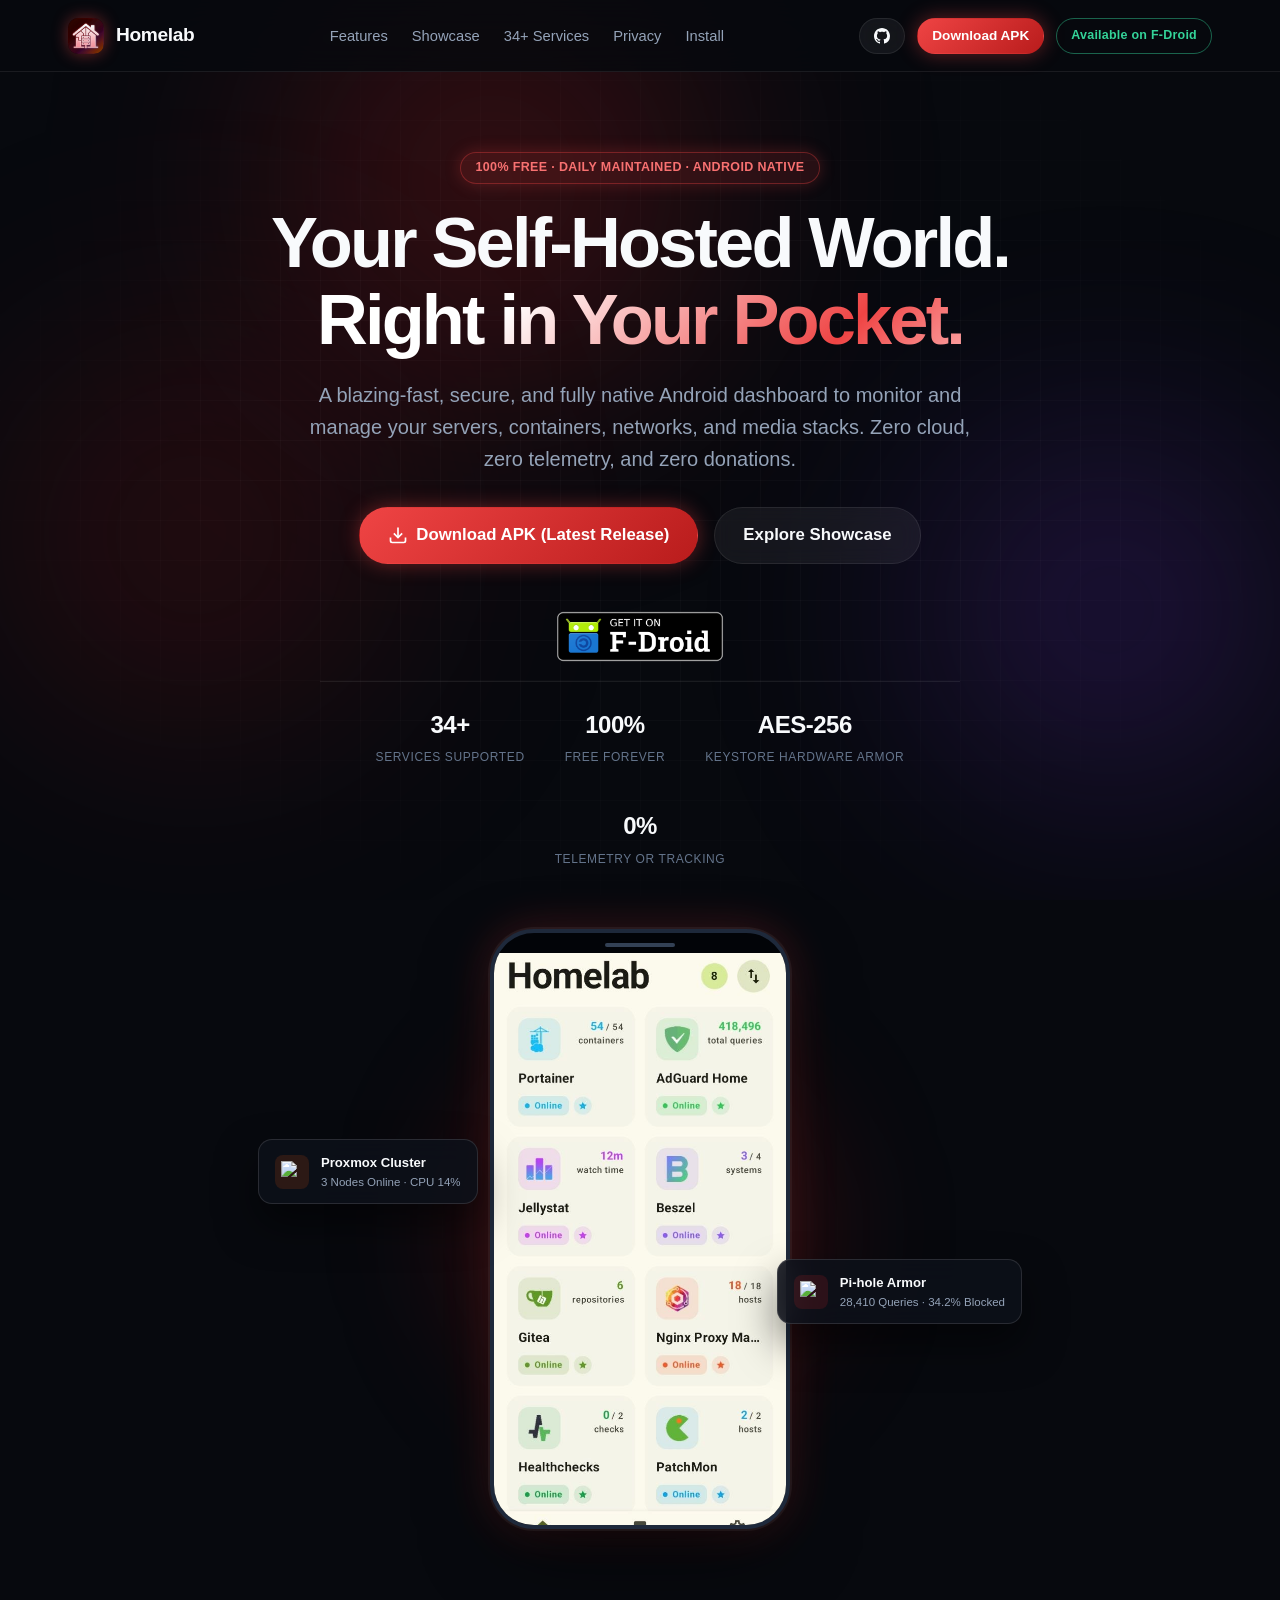
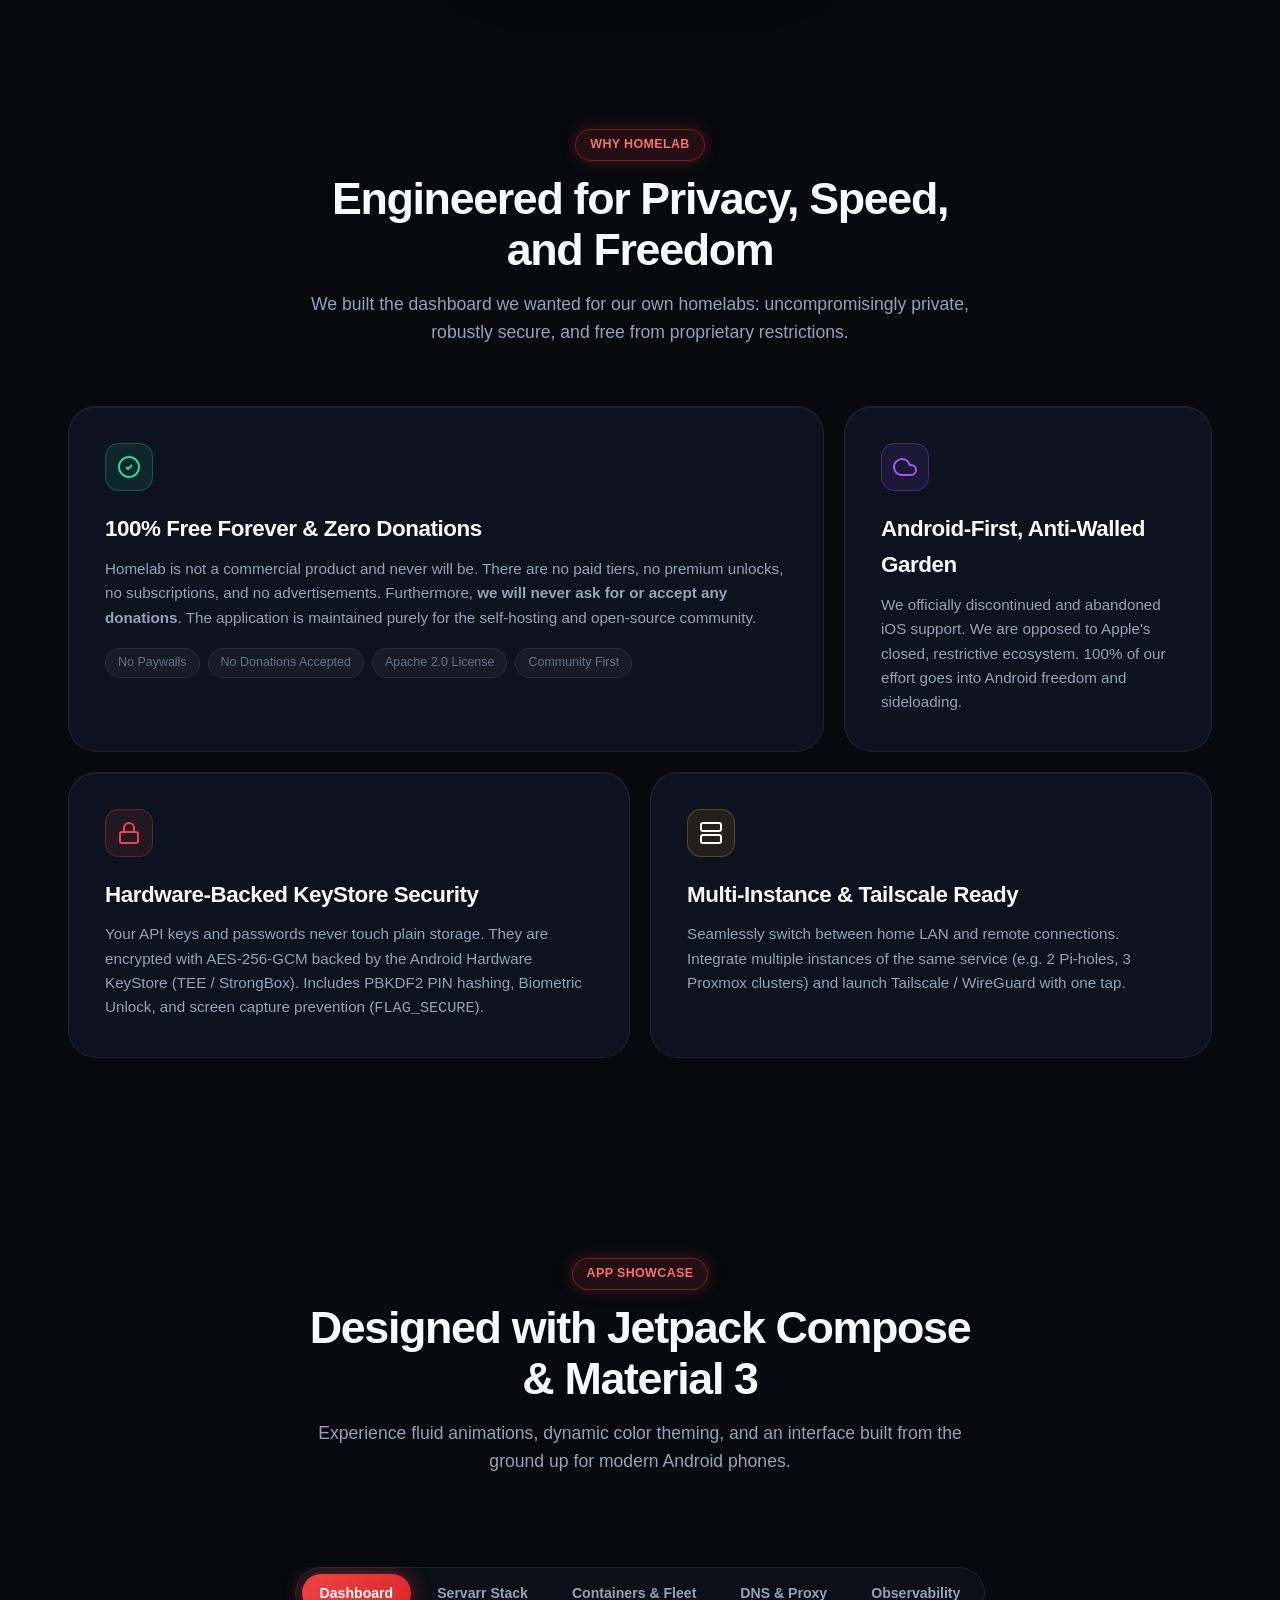
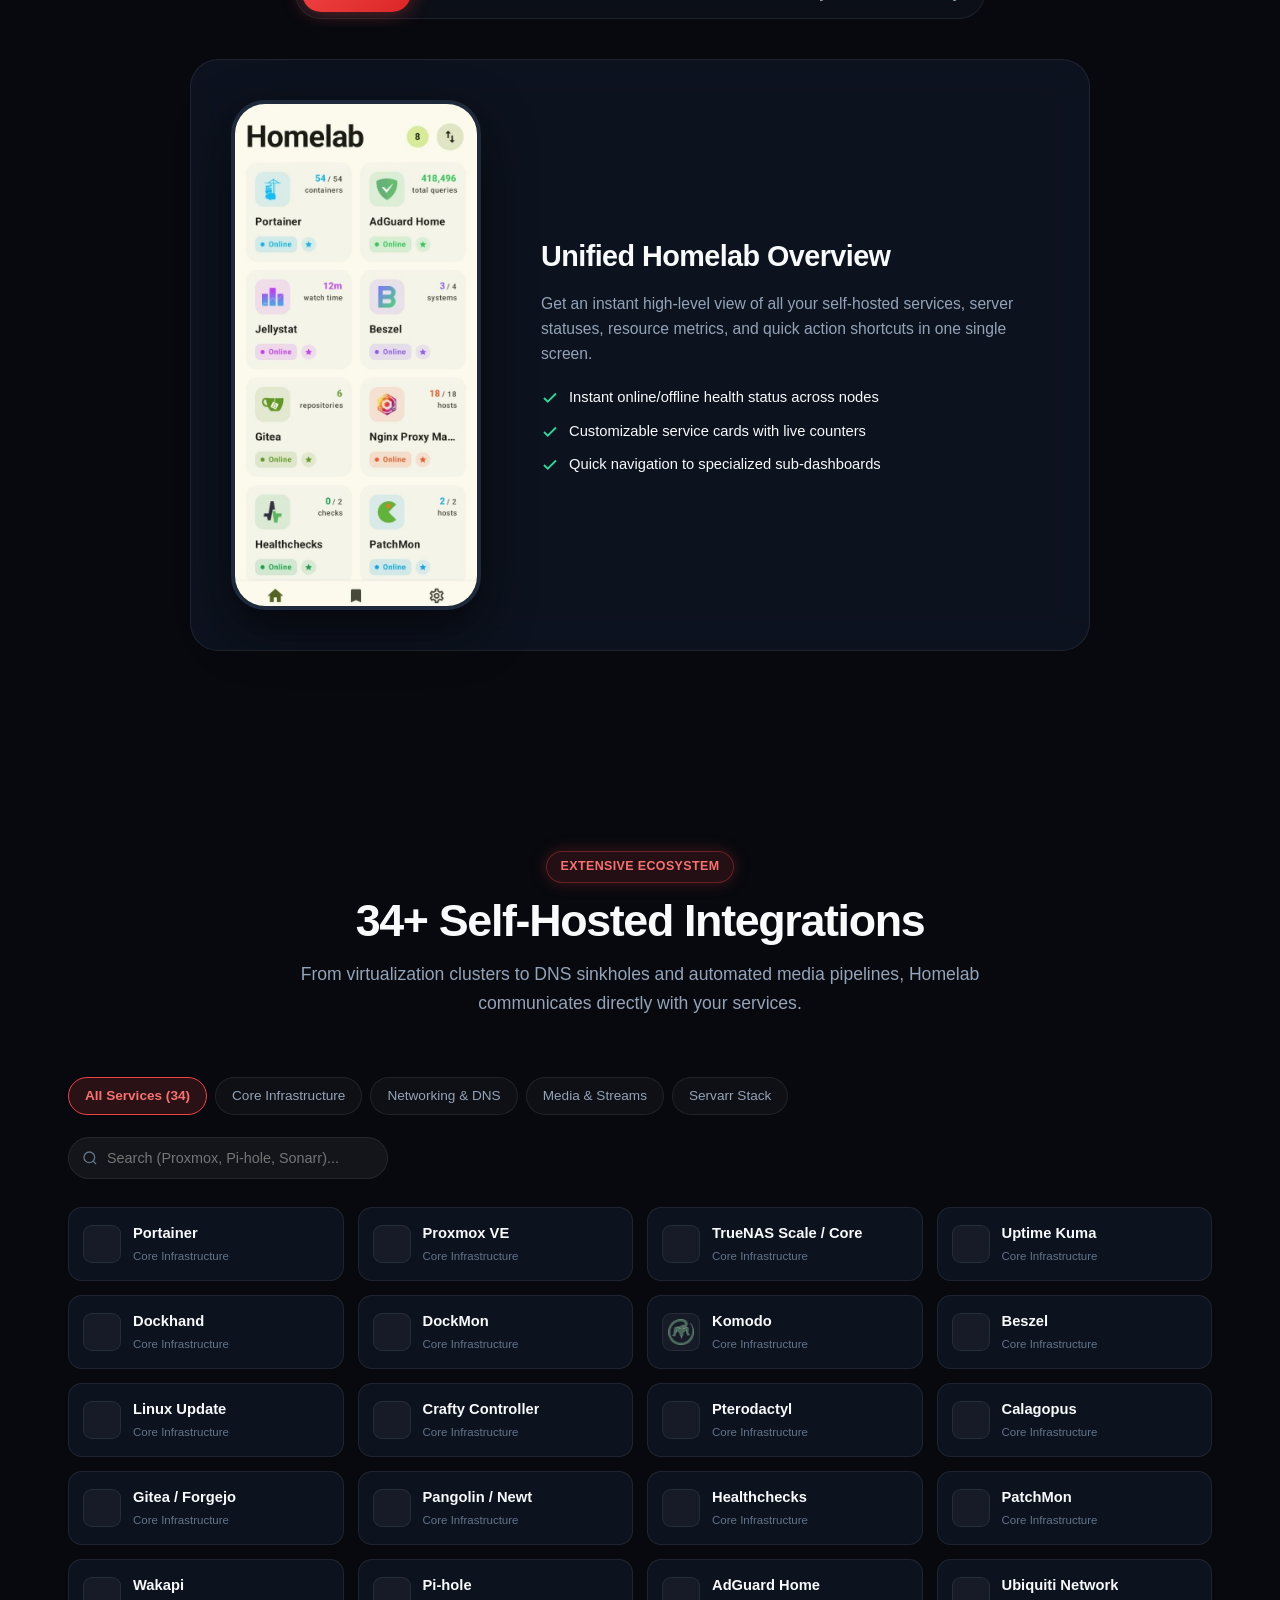
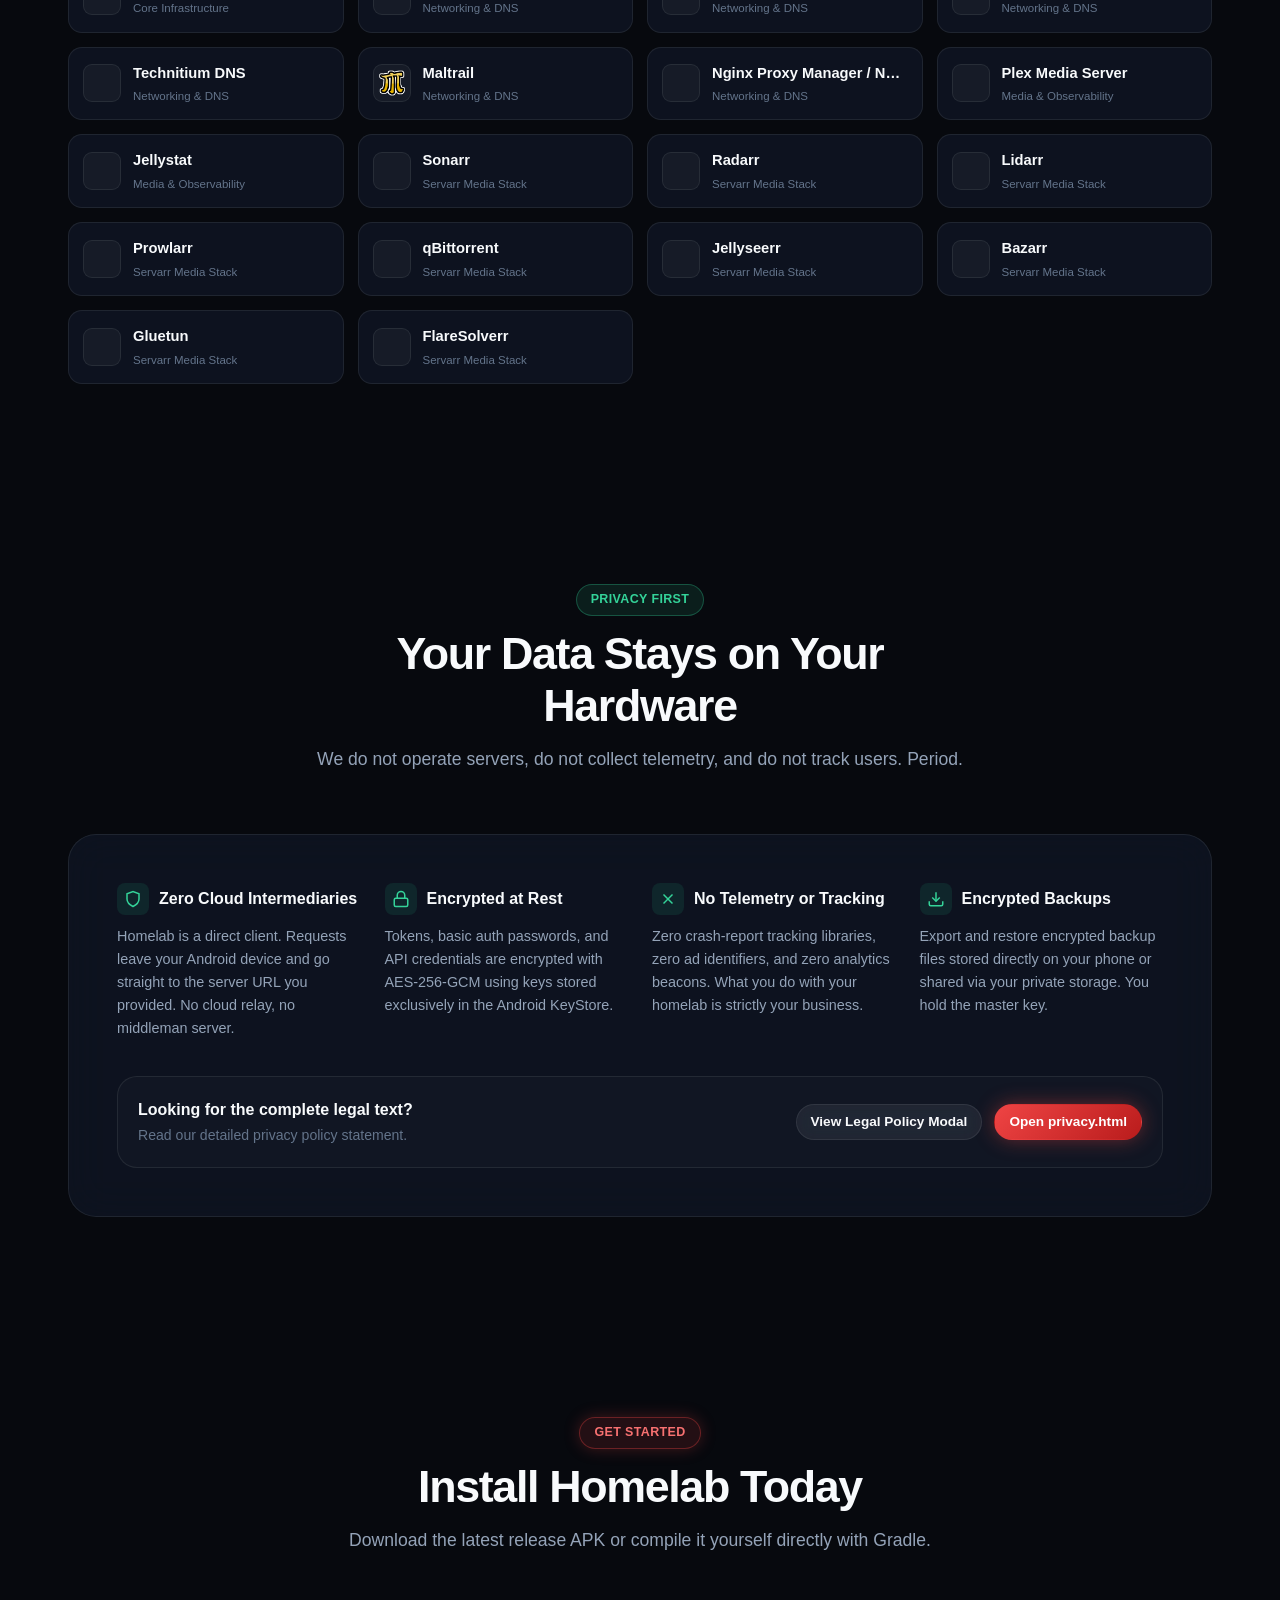
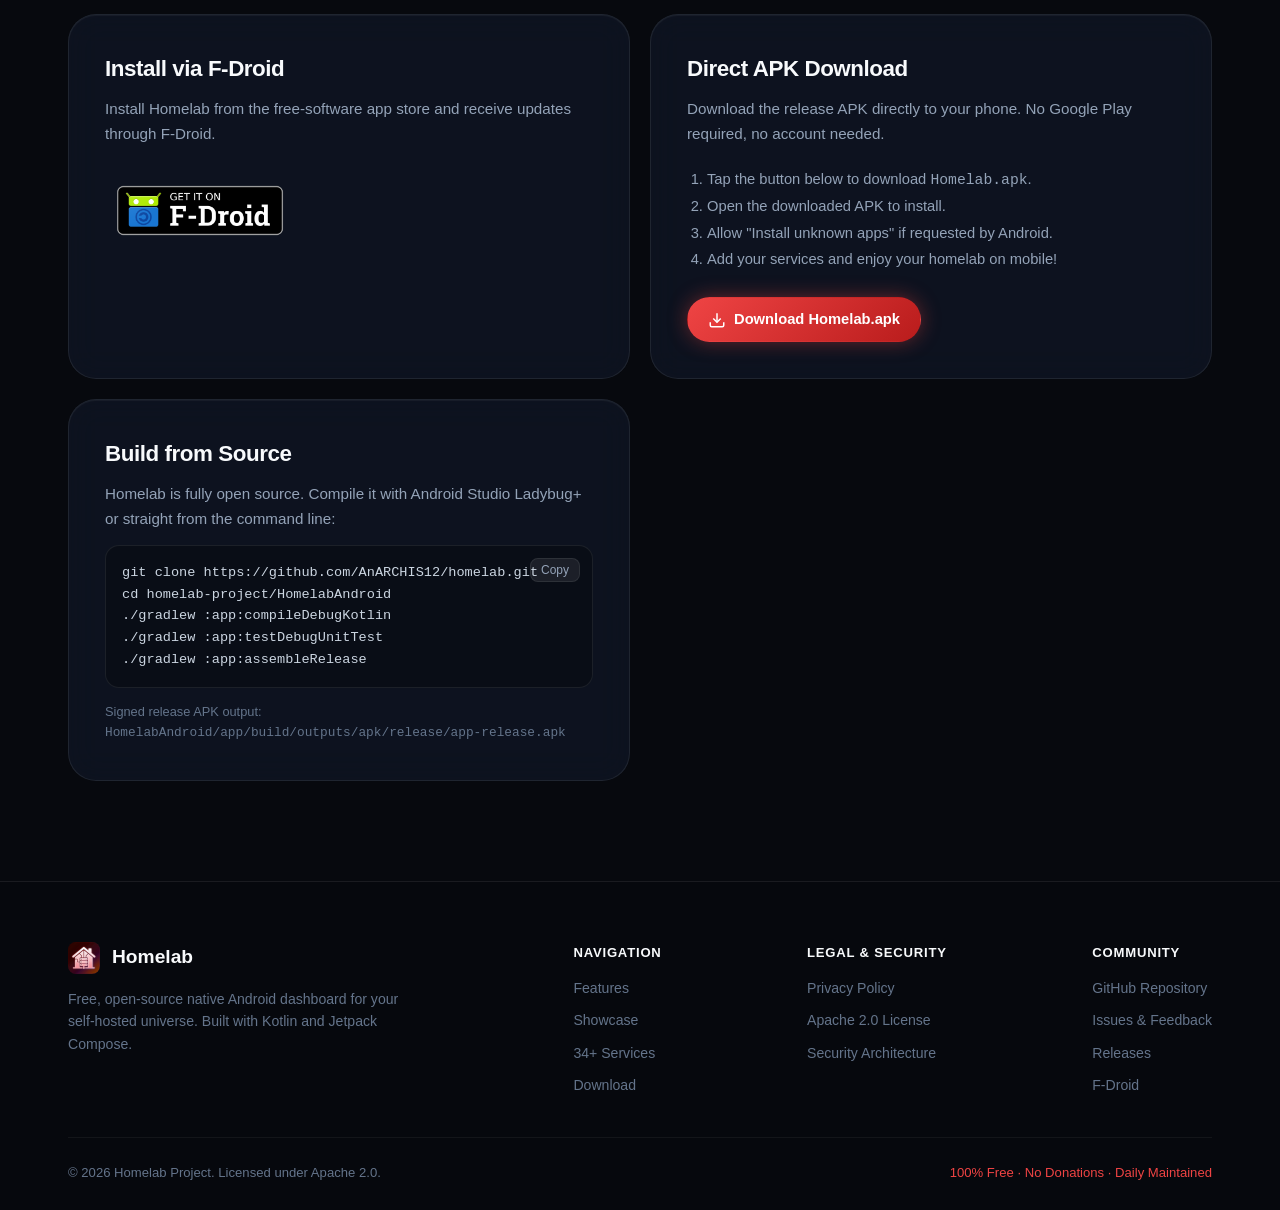
==== commit fa332b10: "docs: add F-Droid installation badge" ====
--- a/docs/index.html
+++ b/docs/index.html
@@ -50,6 +50,9 @@
         <a href="https://github.com/AnARCHIS12/homelab/releases/latest/download/Homelab.apk" class="btn btn-primary btn-sm direct-download-btn">
           <span>Download APK</span>
         </a>
+        <a href="https://f-droid.org/packages/com.homelab.app/" class="store-badge-link" target="_blank" rel="noopener" aria-label="Get Homelab from F-Droid">
+          <span class="store-badge-label">Available on F-Droid</span>
+        </a>
         <button id="navToggleBtn" class="nav-toggle-btn" aria-label="Toggle navigation">
           <svg width="22" height="22" viewBox="0 0 24 24" fill="none" stroke="currentColor" stroke-width="2"><line x1="3" y1="12" x2="21" y2="12"></line><line x1="3" y1="6" x2="21" y2="6"></line><line x1="3" y1="18" x2="21" y2="18"></line></svg>
         </button>
@@ -91,6 +94,10 @@
             <span>Explore Showcase</span>
           </a>
         </div>
+
+        <a href="https://f-droid.org/packages/com.homelab.app/" class="fdroid-badge" target="_blank" rel="noopener" aria-label="Get Homelab on F-Droid">
+          <img src="assets/fdroid-badge.png" alt="Get it on F-Droid">
+        </a>
 
         <div class="hero-stats">
           <div class="hero-stat-item">
@@ -378,6 +385,17 @@
         </div>
 
         <div class="bento-grid">
+          <!-- Install via F-Droid -->
+          <div class="bento-card bento-card-6">
+            <h3 class="bento-title">Install via F-Droid</h3>
+            <p class="bento-desc" style="margin-bottom: 20px;">
+              Install Homelab from the free-software app store and receive updates through F-Droid.
+            </p>
+            <a href="https://f-droid.org/packages/com.homelab.app/" class="fdroid-badge fdroid-badge-card" target="_blank" rel="noopener" aria-label="Get Homelab on F-Droid">
+              <img src="assets/fdroid-badge.png" alt="Get it on F-Droid">
+            </a>
+          </div>
+
           <!-- Install via APK -->
           <div class="bento-card bento-card-6">
             <h3 class="bento-title">Direct APK Download</h3>
@@ -510,6 +528,7 @@
           <a href="https://github.com/AnARCHIS12/homelab" class="footer-link" target="_blank" rel="noopener">GitHub Repository</a>
           <a href="https://github.com/AnARCHIS12/homelab/issues" class="footer-link" target="_blank" rel="noopener">Issues & Feedback</a>
           <a href="https://github.com/AnARCHIS12/homelab/releases" class="footer-link" target="_blank" rel="noopener">Releases</a>
+          <a href="https://f-droid.org/packages/com.homelab.app/" class="footer-link" target="_blank" rel="noopener">F-Droid</a>
         </div>
       </div>
 
--- a/docs/style.css
+++ b/docs/style.css
@@ -317,6 +317,49 @@
   border: 1px solid rgba(52, 211, 153, 0.3);
 }
 
+.fdroid-badge {
+  display: inline-flex;
+  align-items: center;
+  transition: transform 160ms ease, filter 160ms ease;
+}
+
+.fdroid-badge:hover,
+.fdroid-badge:focus-visible {
+  transform: translateY(-2px);
+  filter: brightness(1.08);
+}
+
+.fdroid-badge img {
+  display: block;
+  width: 190px;
+  height: auto;
+}
+
+.fdroid-badge-card {
+  margin-top: 8px;
+}
+
+.store-badge-link {
+  display: inline-flex;
+  align-items: center;
+  min-height: 36px;
+  padding: 0 14px;
+  border: 1px solid rgba(52, 211, 153, 0.45);
+  border-radius: var(--radius-full);
+  color: var(--accent-emerald);
+  font-size: 0.78rem;
+  font-weight: 700;
+  letter-spacing: 0.02em;
+  text-decoration: none;
+  transition: background 160ms ease, border-color 160ms ease;
+}
+
+.store-badge-link:hover,
+.store-badge-link:focus-visible {
+  background: rgba(52, 211, 153, 0.12);
+  border-color: var(--accent-emerald);
+}
+
 /* Hero Section */
 .hero {
   padding: clamp(40px, 8vw, 80px) 0 clamp(60px, 10vw, 100px);
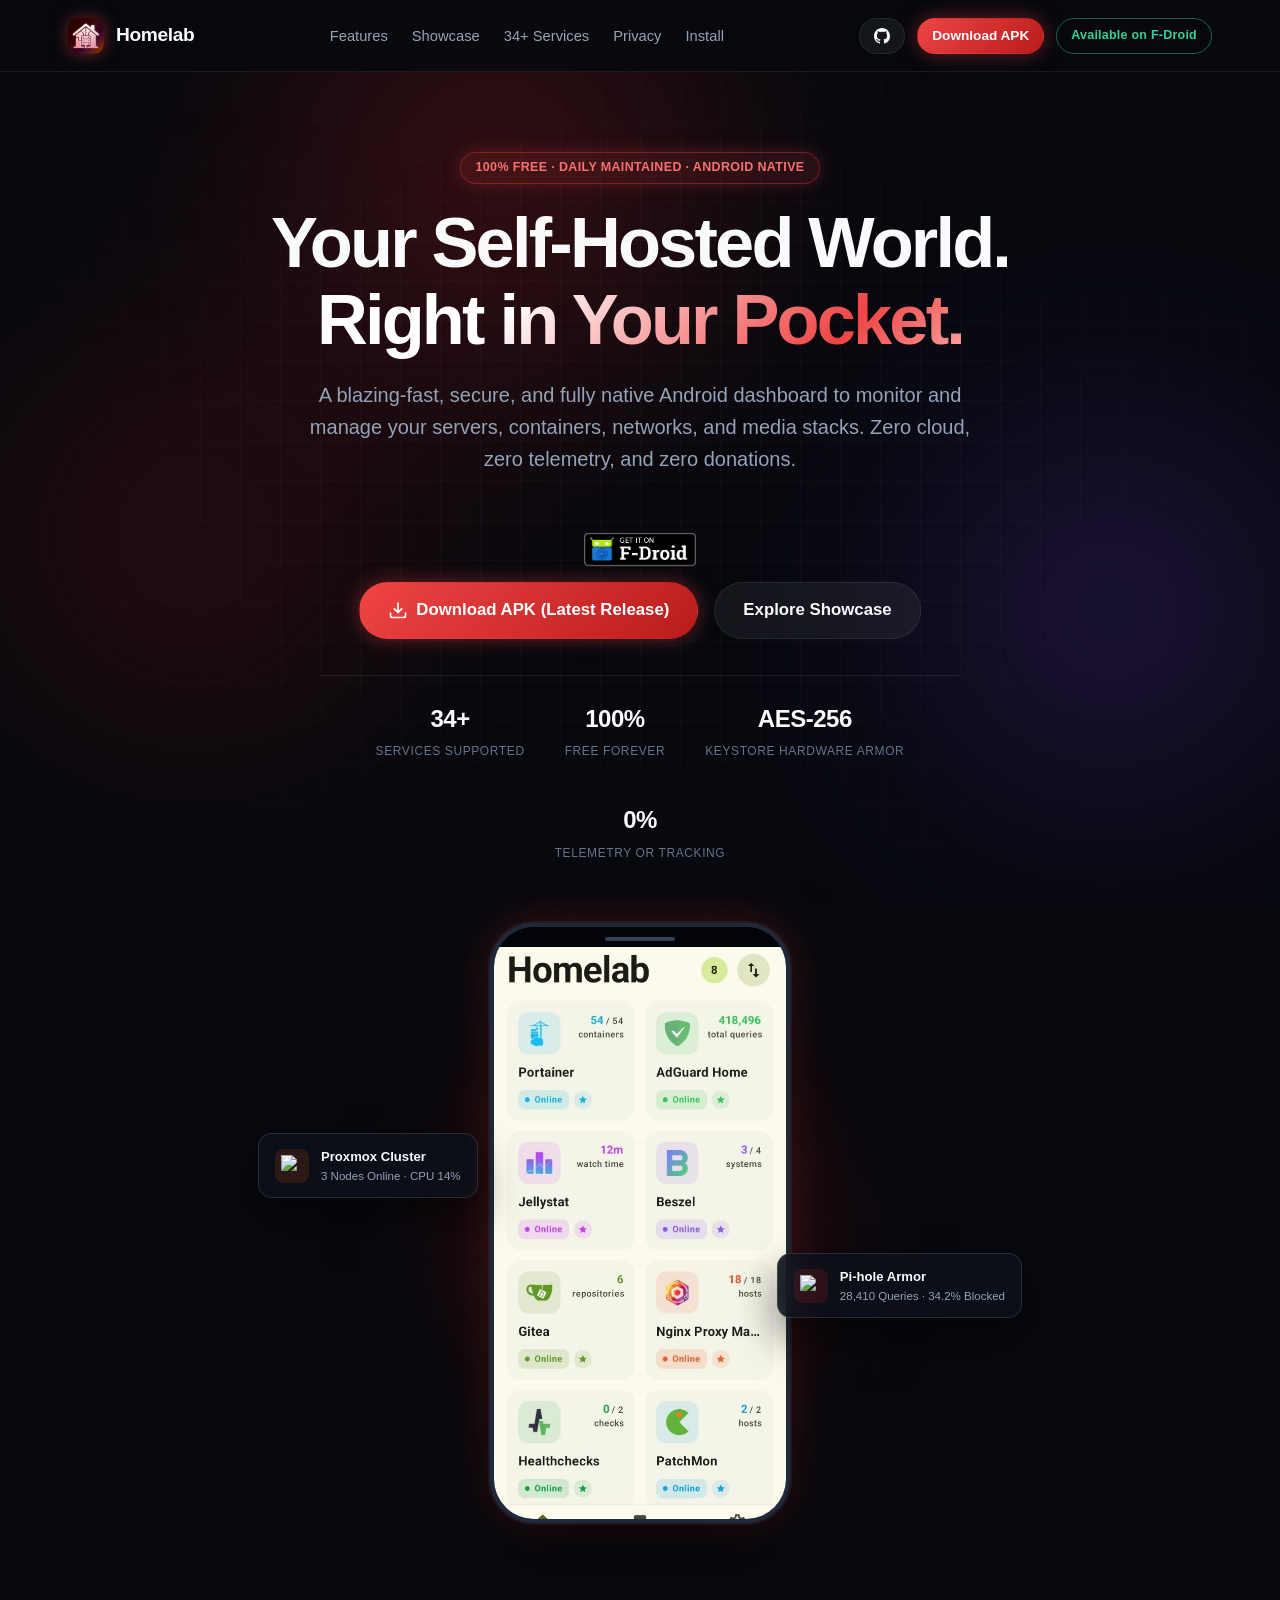
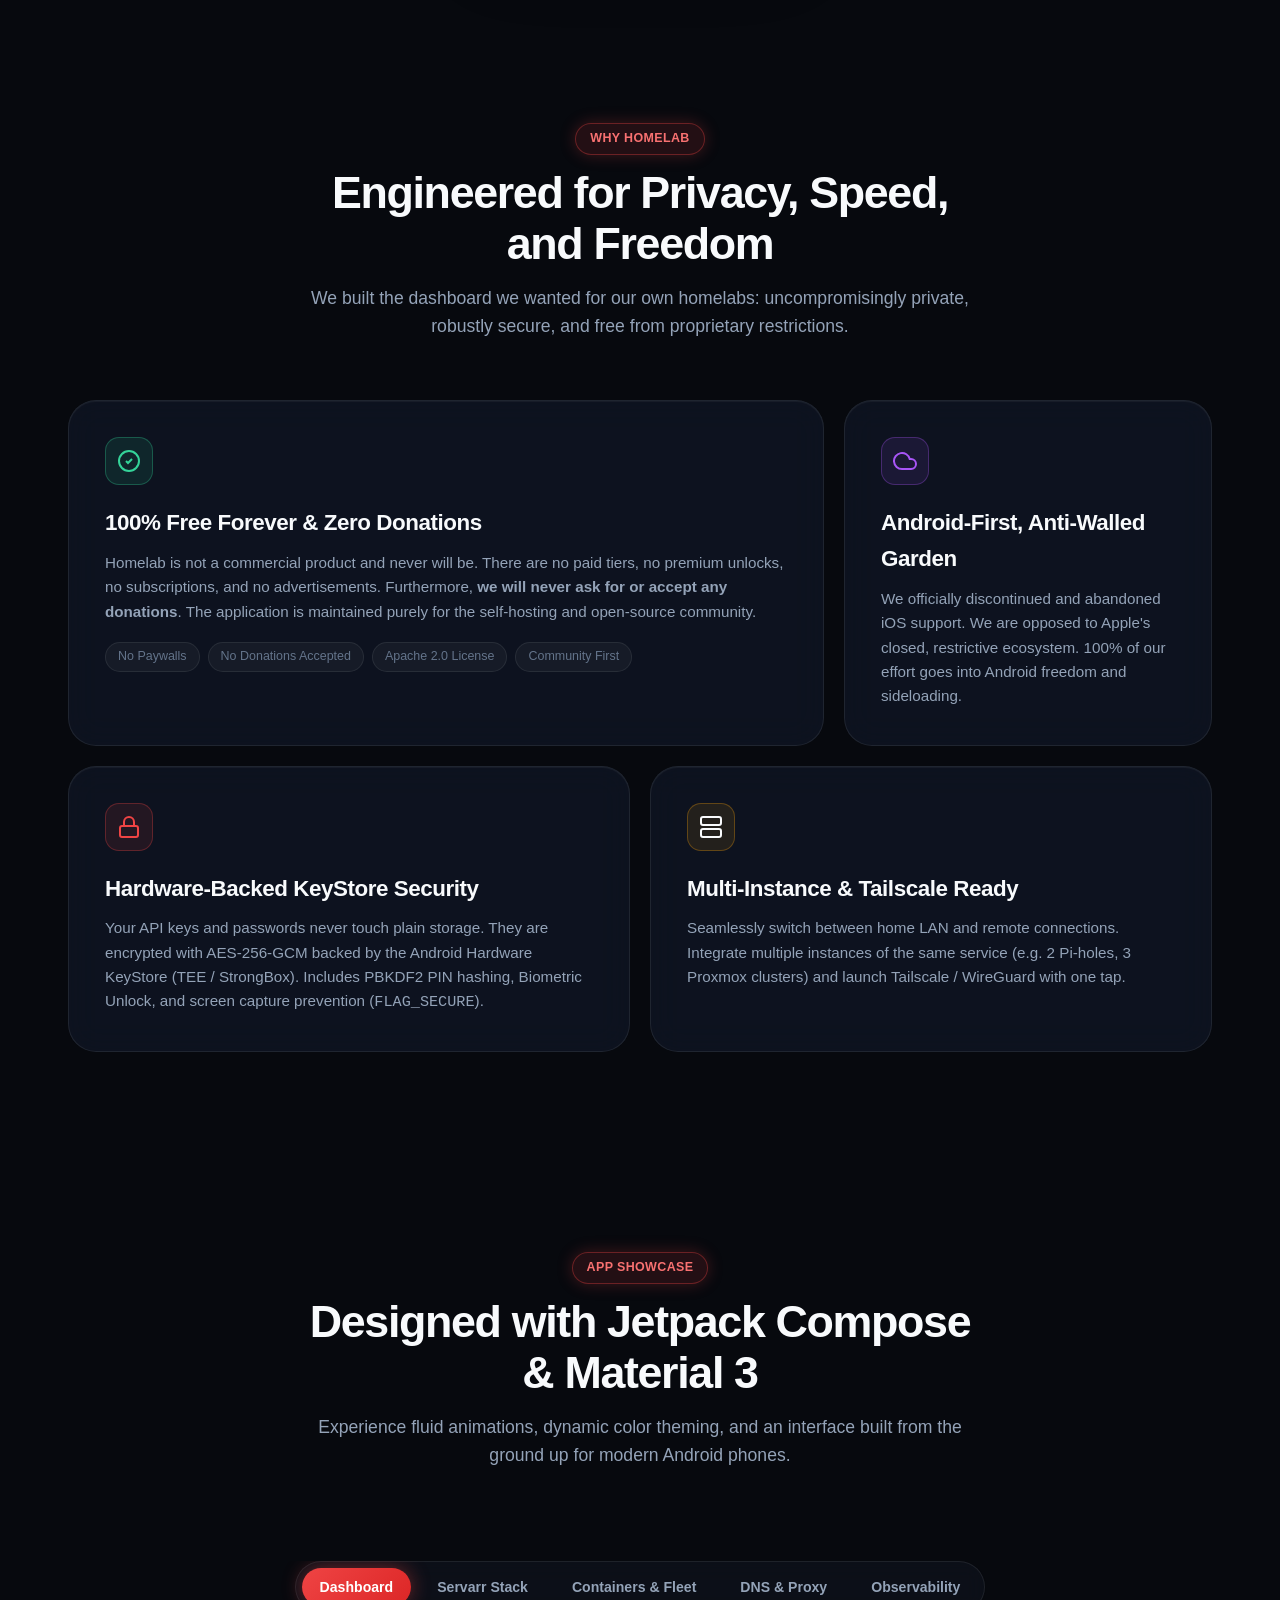
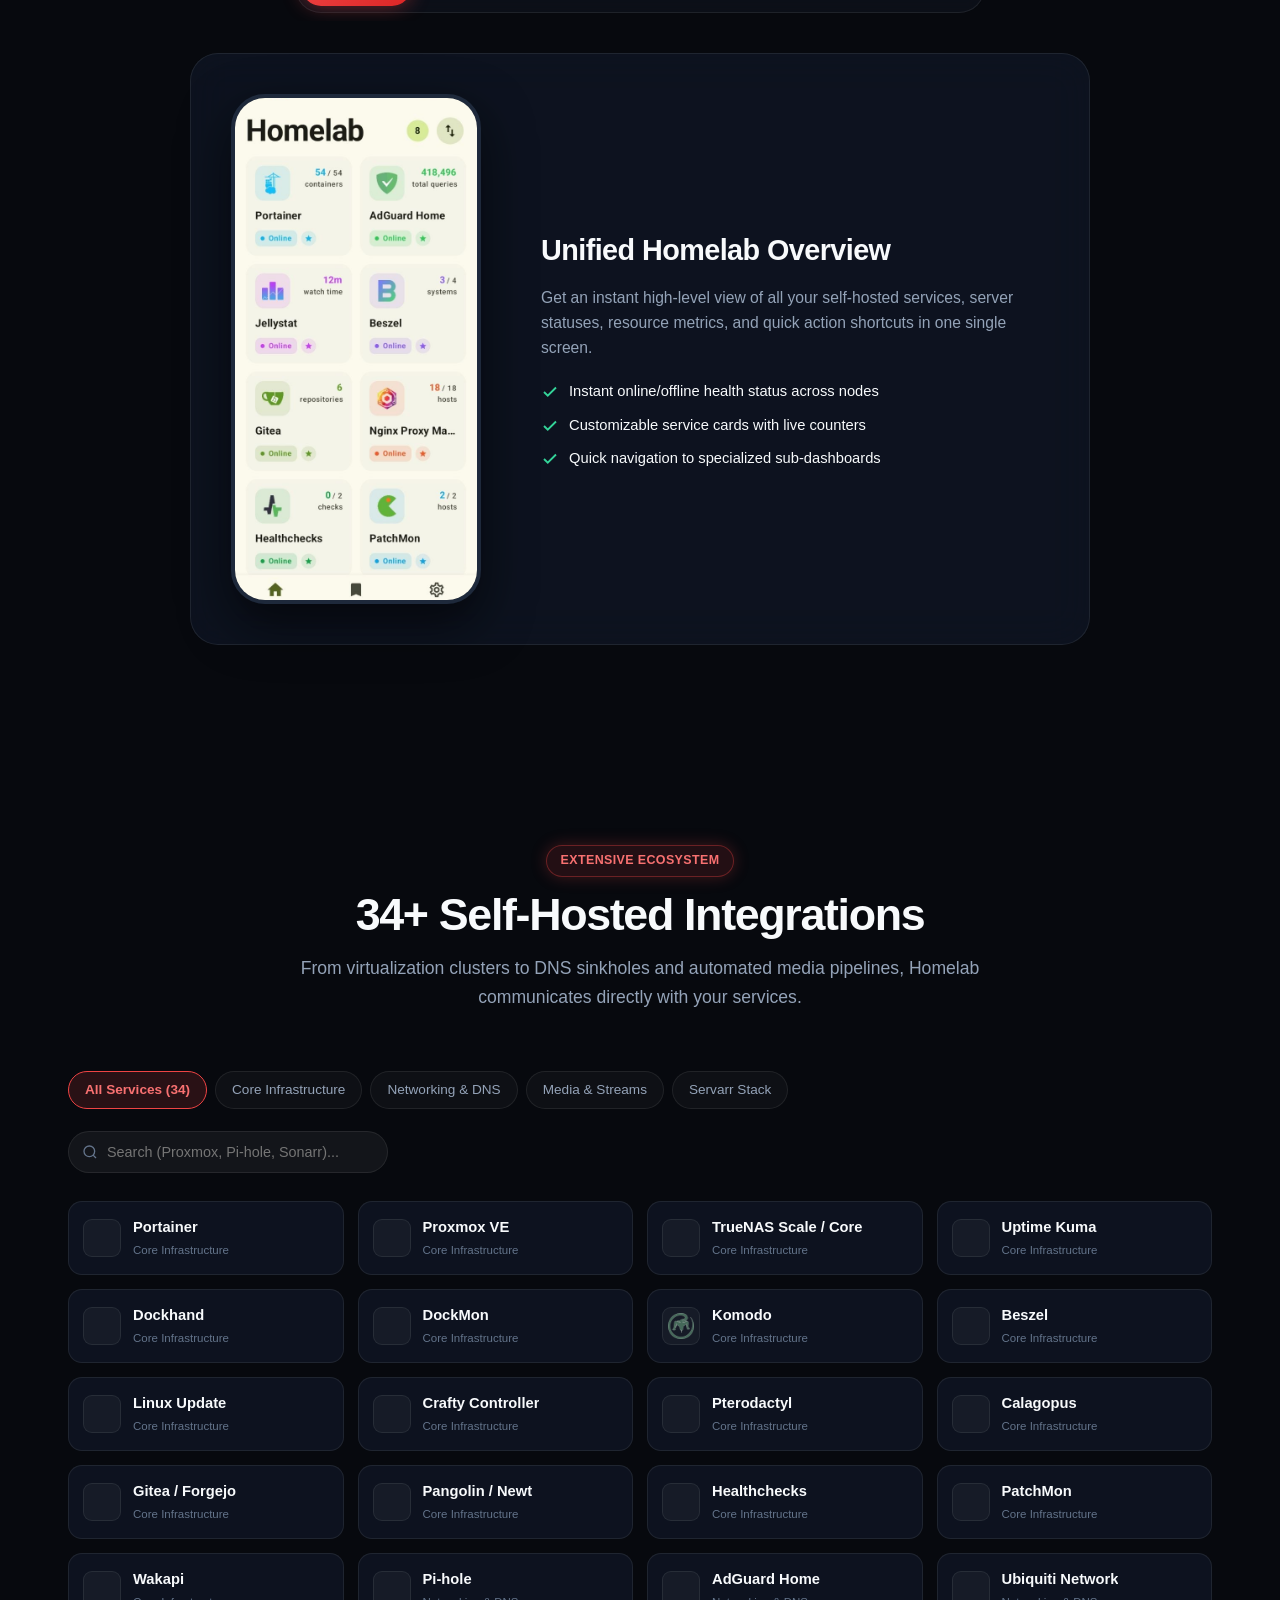
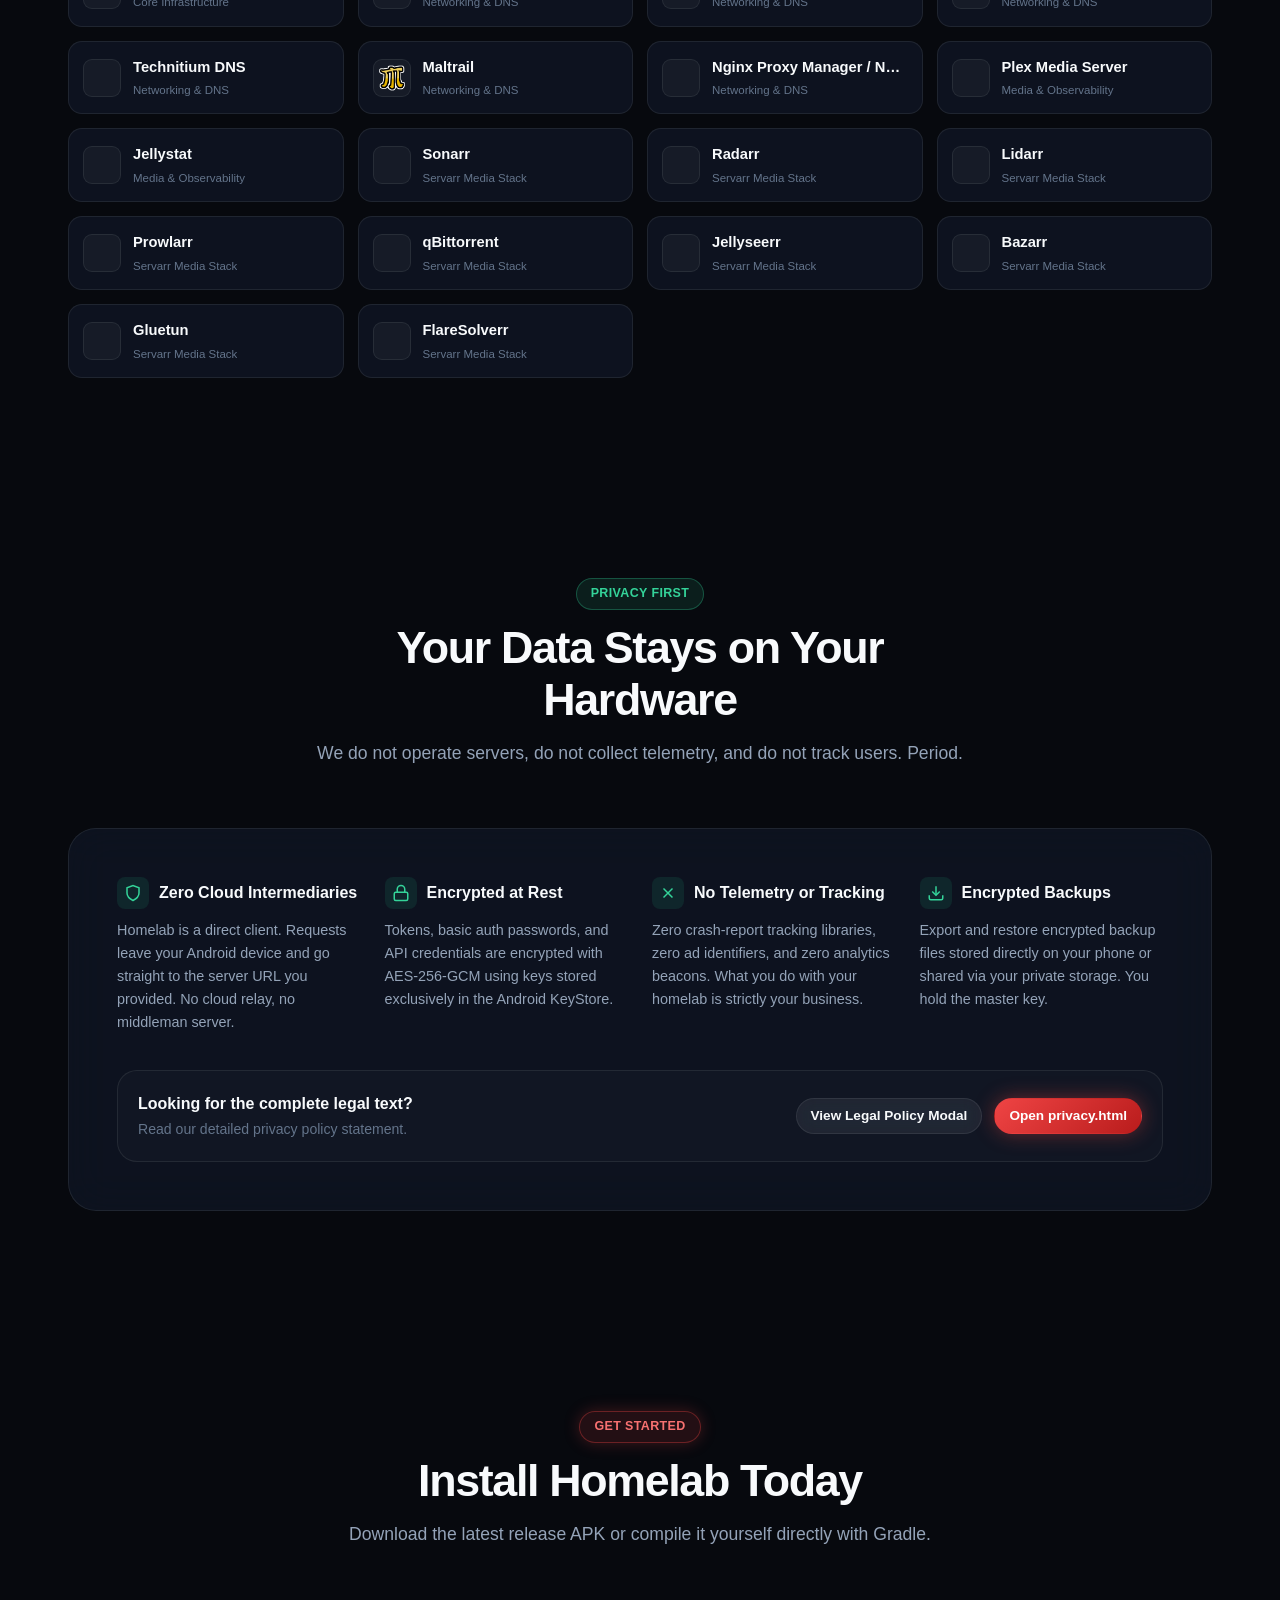
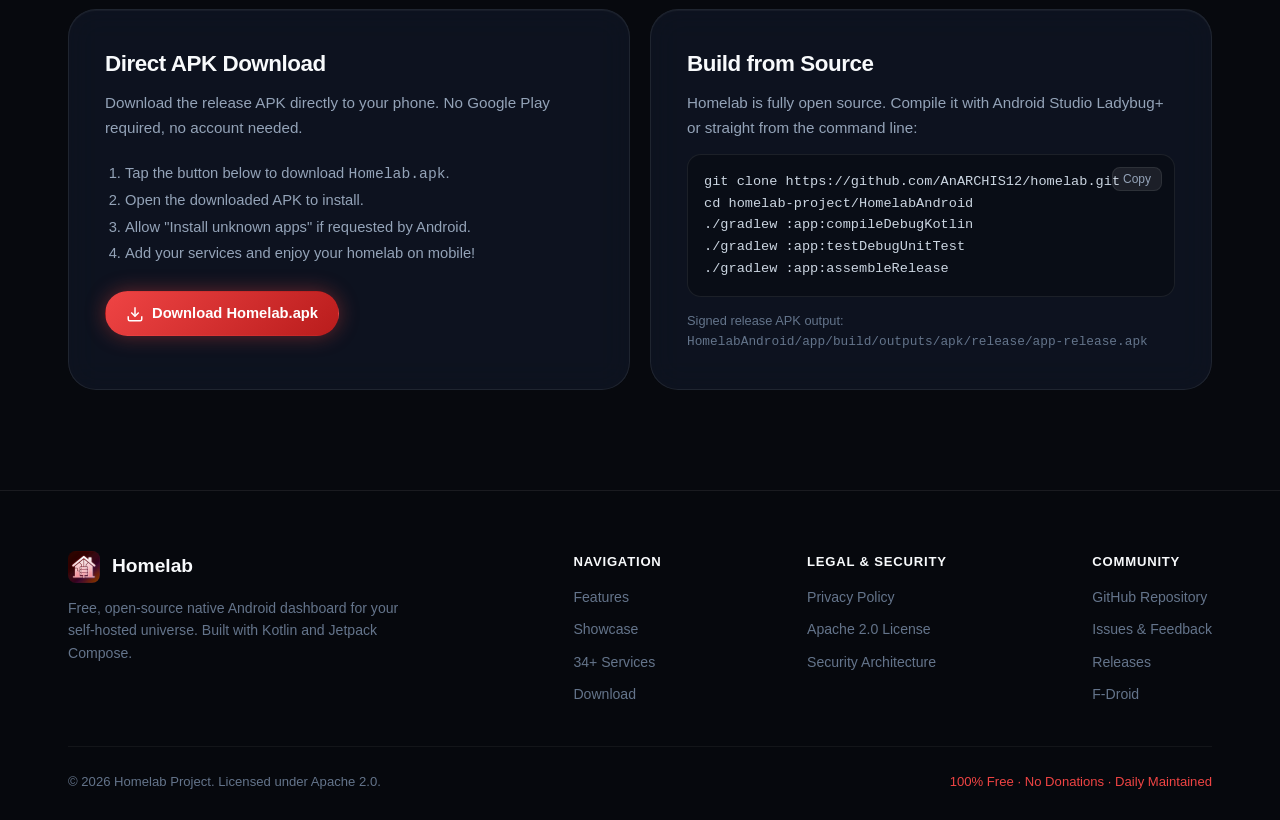
==== commit 7d025e36: "docs: move F-Droid badge to the top" ====
--- a/docs/index.html
+++ b/docs/index.html
@@ -85,6 +85,10 @@
           A blazing-fast, secure, and fully native Android dashboard to monitor and manage your servers, containers, networks, and media stacks. Zero cloud, zero telemetry, and zero donations.
         </p>
 
+        <a href="https://f-droid.org/packages/com.homelab.app/" class="fdroid-badge" target="_blank" rel="noopener" aria-label="Get Homelab on F-Droid">
+          <img src="assets/fdroid-badge.png" alt="Get it on F-Droid">
+        </a>
+
         <div class="hero-cta-group">
           <a href="https://github.com/AnARCHIS12/homelab/releases/latest/download/Homelab.apk" id="heroDownloadBtn" class="btn btn-primary btn-lg direct-download-btn">
             <svg width="20" height="20" viewBox="0 0 24 24" fill="none" stroke="currentColor" stroke-width="2"><path d="M21 15v4a2 2 0 0 1-2 2H5a2 2 0 0 1-2-2v-4"></path><polyline points="7 10 12 15 17 10"></polyline><line x1="12" y1="15" x2="12" y2="3"></line></svg>
@@ -94,10 +98,6 @@
             <span>Explore Showcase</span>
           </a>
         </div>
-
-        <a href="https://f-droid.org/packages/com.homelab.app/" class="fdroid-badge" target="_blank" rel="noopener" aria-label="Get Homelab on F-Droid">
-          <img src="assets/fdroid-badge.png" alt="Get it on F-Droid">
-        </a>
 
         <div class="hero-stats">
           <div class="hero-stat-item">
@@ -385,17 +385,6 @@
         </div>
 
         <div class="bento-grid">
-          <!-- Install via F-Droid -->
-          <div class="bento-card bento-card-6">
-            <h3 class="bento-title">Install via F-Droid</h3>
-            <p class="bento-desc" style="margin-bottom: 20px;">
-              Install Homelab from the free-software app store and receive updates through F-Droid.
-            </p>
-            <a href="https://f-droid.org/packages/com.homelab.app/" class="fdroid-badge fdroid-badge-card" target="_blank" rel="noopener" aria-label="Get Homelab on F-Droid">
-              <img src="assets/fdroid-badge.png" alt="Get it on F-Droid">
-            </a>
-          </div>
-
           <!-- Install via APK -->
           <div class="bento-card bento-card-6">
             <h3 class="bento-title">Direct APK Download</h3>
--- a/docs/style.css
+++ b/docs/style.css
@@ -331,12 +331,12 @@
 
 .fdroid-badge img {
   display: block;
-  width: 190px;
+  width: 128px;
   height: auto;
 }
 
-.fdroid-badge-card {
-  margin-top: 8px;
+.hero .fdroid-badge {
+  margin: 18px auto 4px;
 }
 
 .store-badge-link {
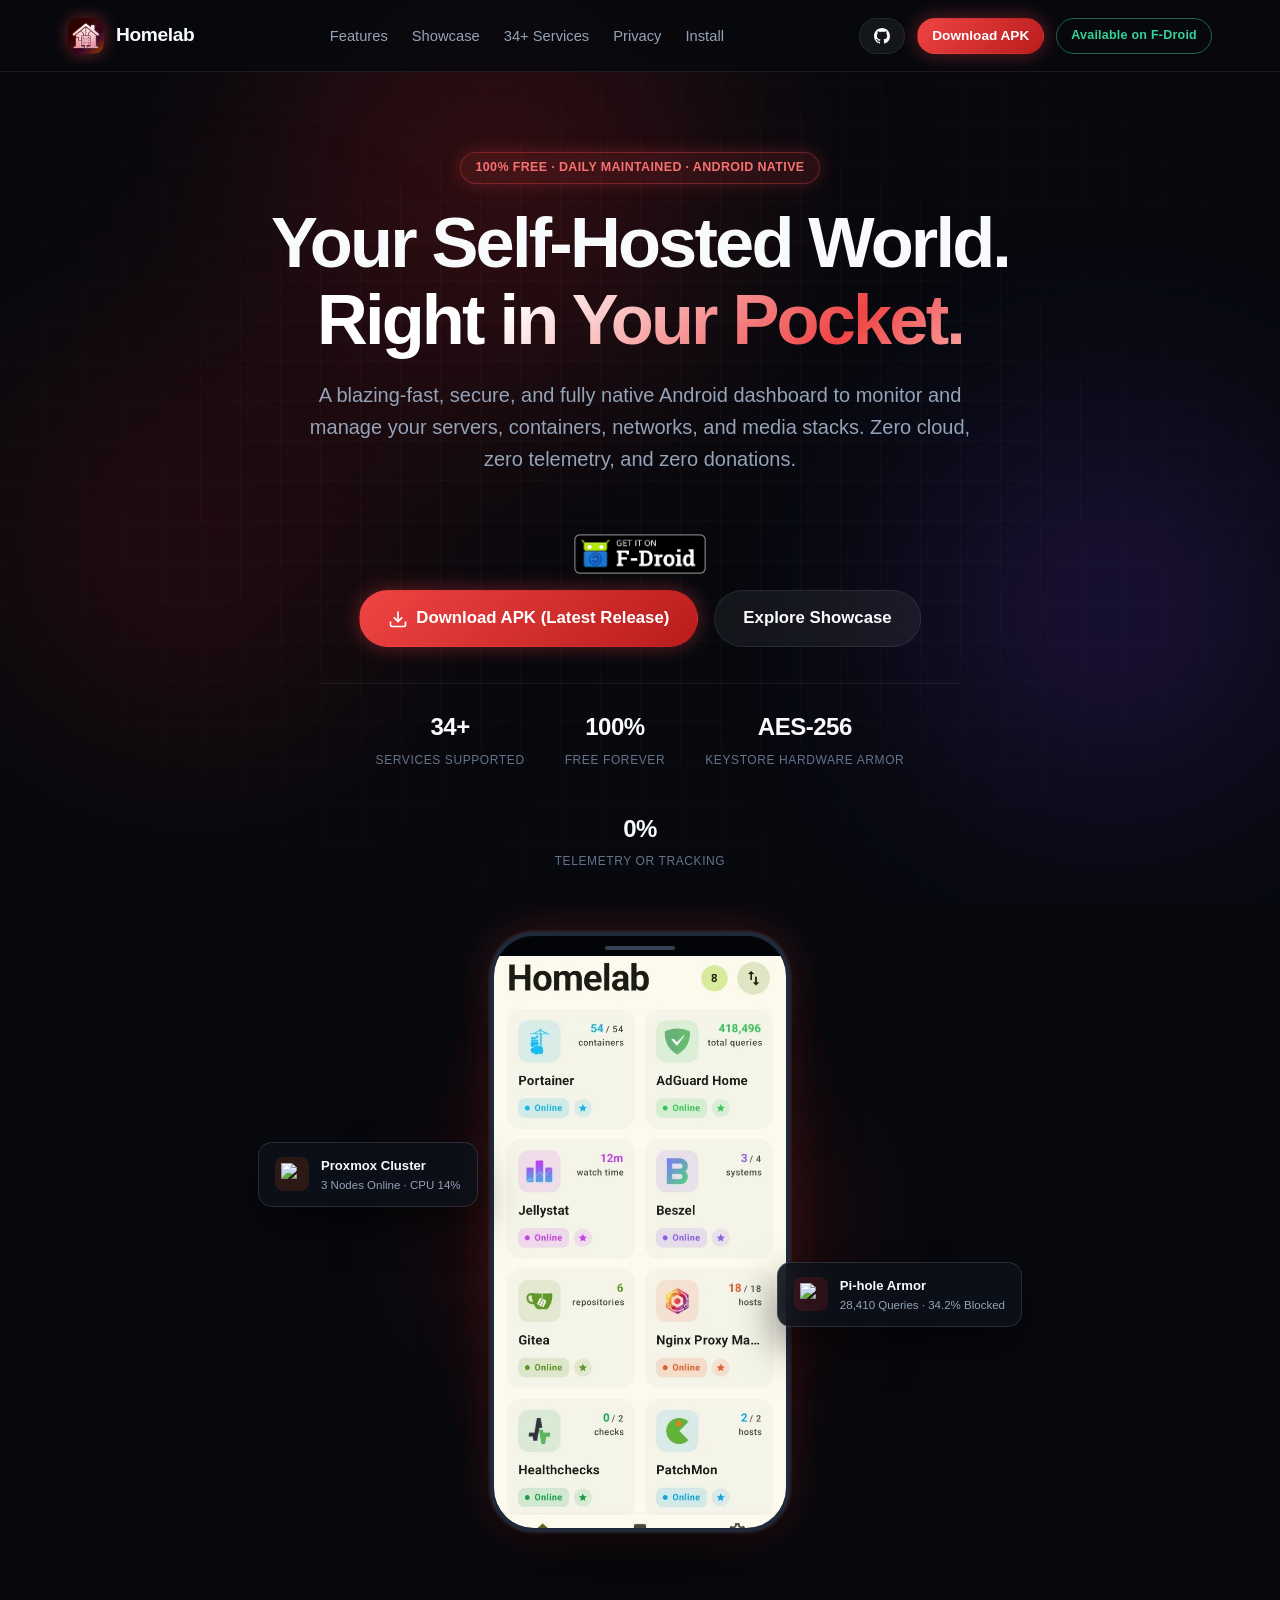
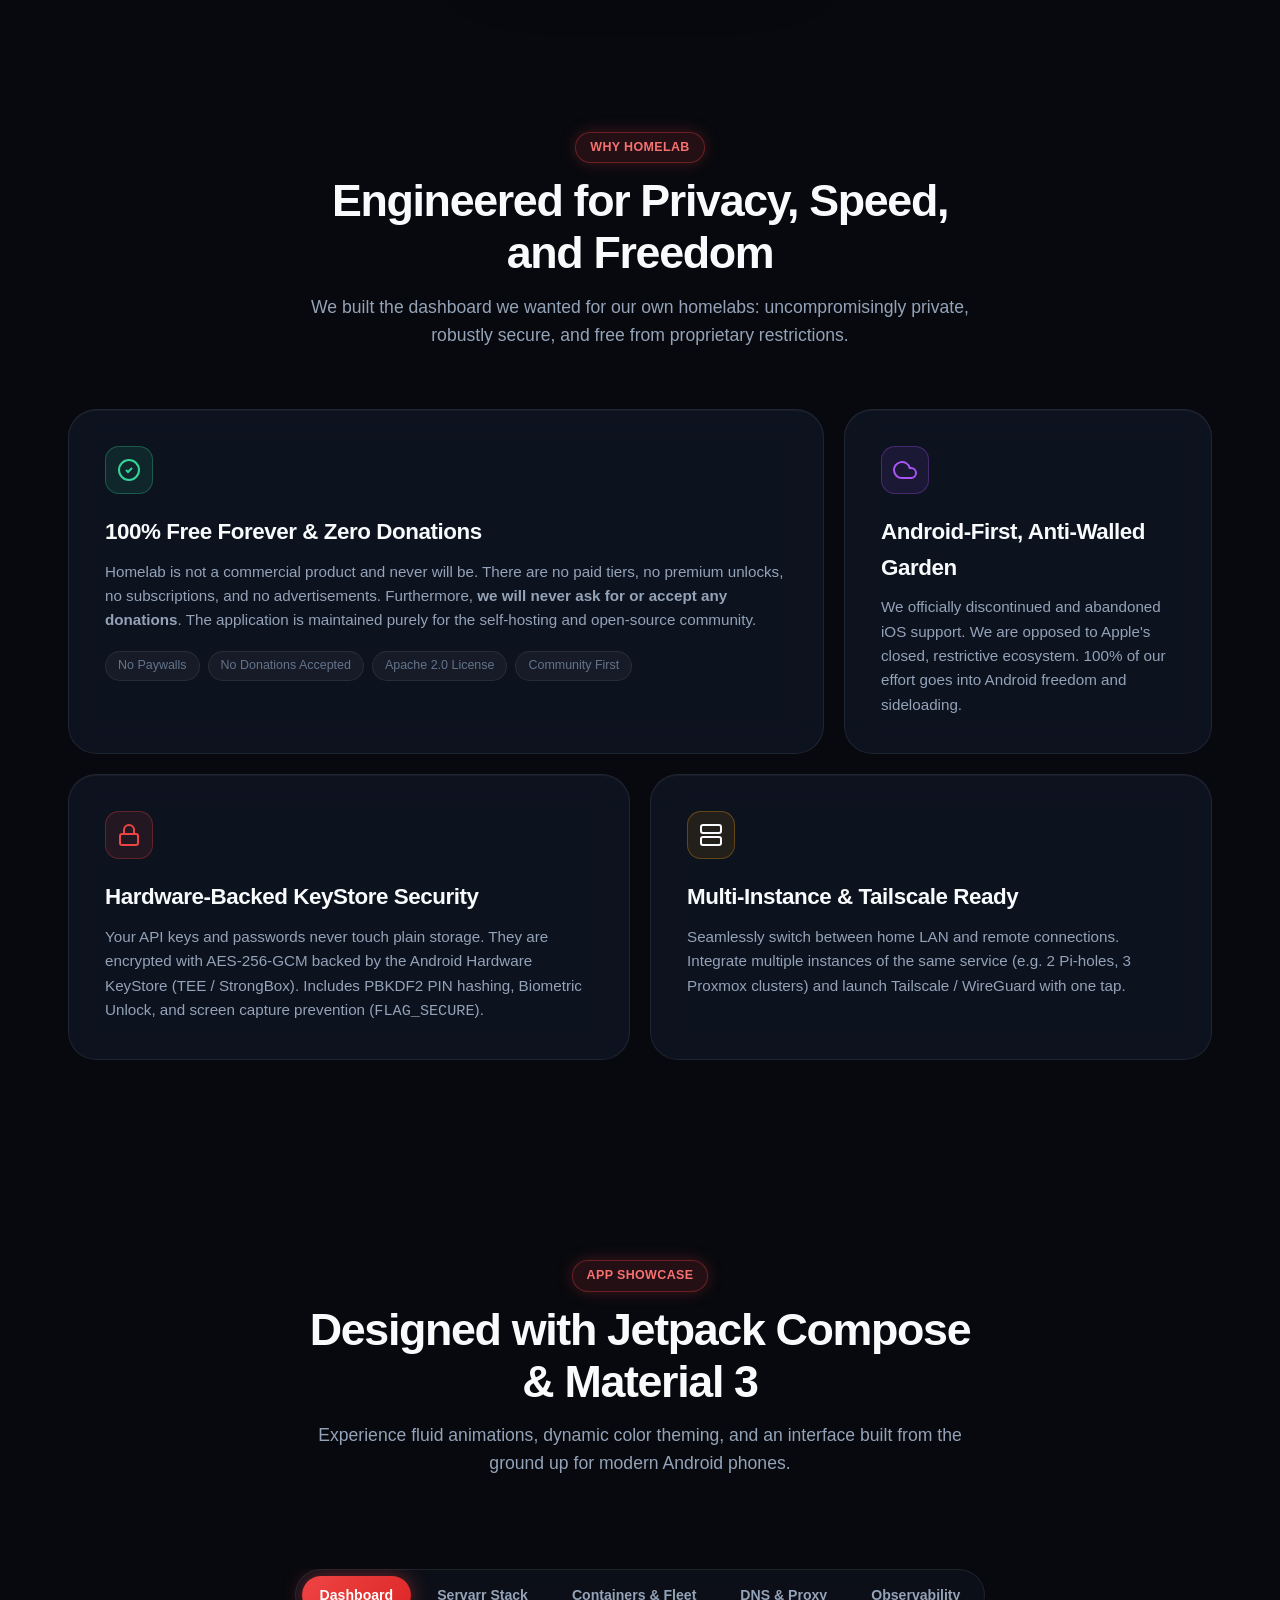
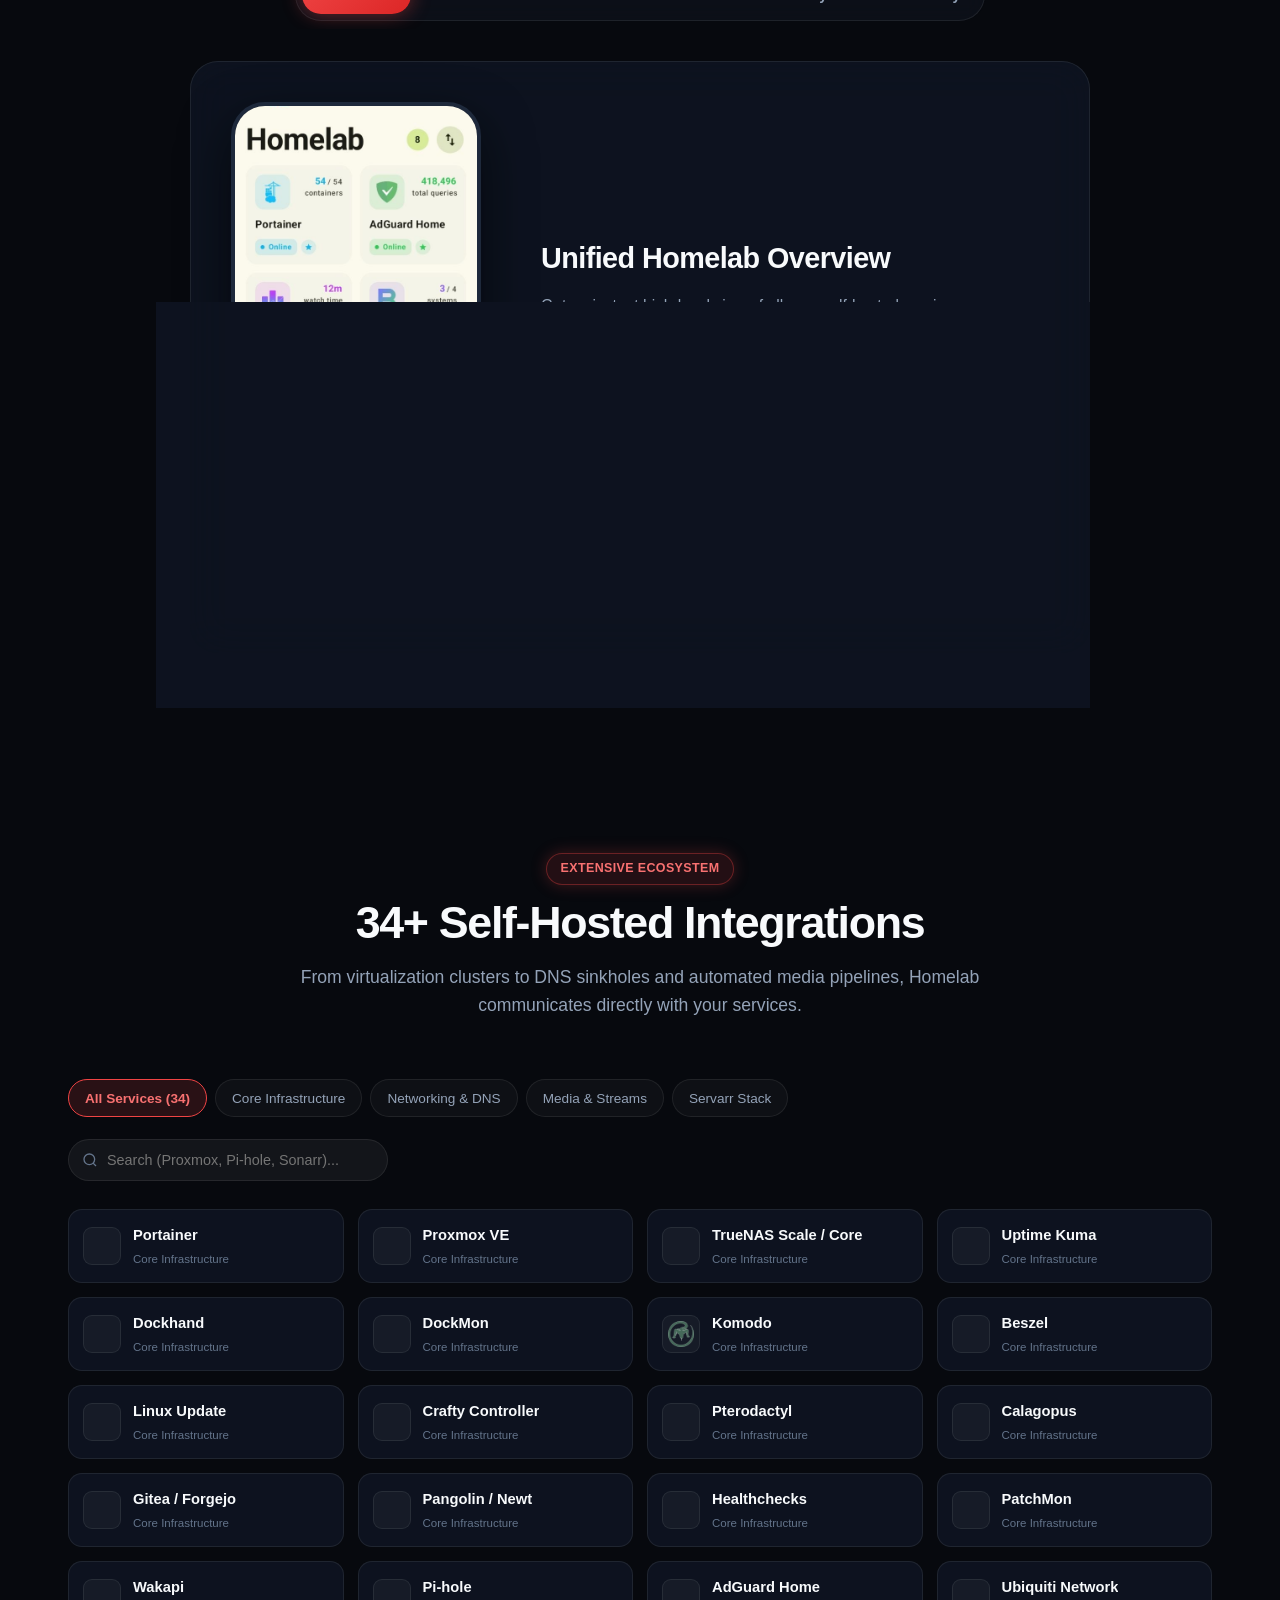
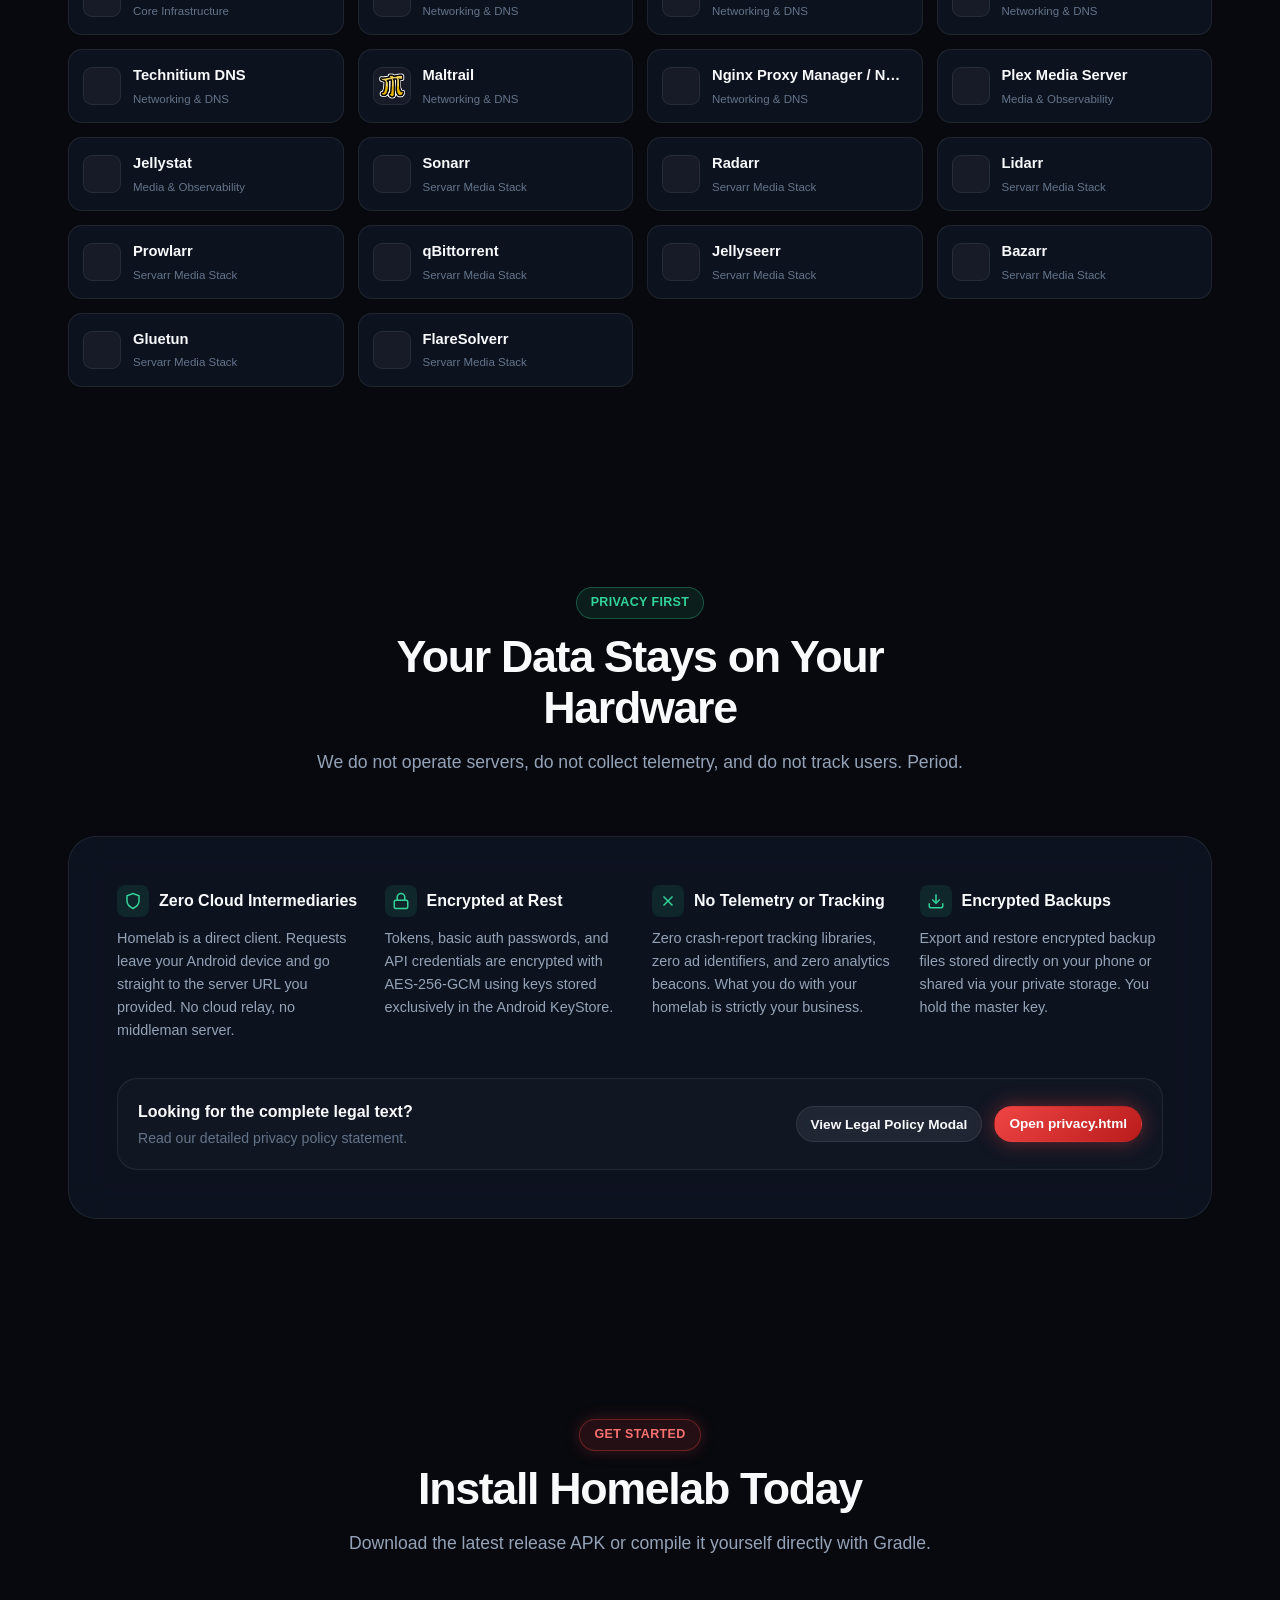
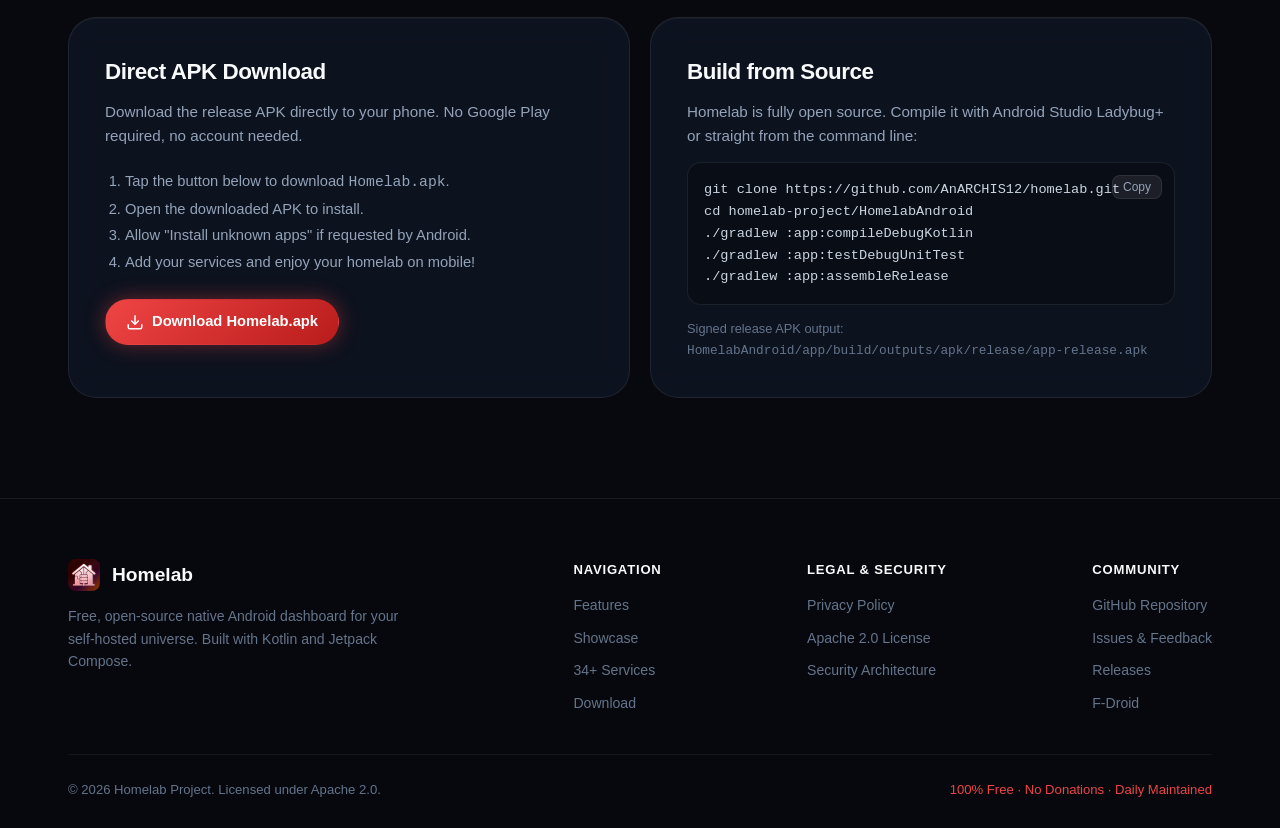
==== commit c6fc4354: "docs: balance F-Droid call to action" ====
--- a/docs/index.html
+++ b/docs/index.html
@@ -85,7 +85,7 @@
           A blazing-fast, secure, and fully native Android dashboard to monitor and manage your servers, containers, networks, and media stacks. Zero cloud, zero telemetry, and zero donations.
         </p>
 
-        <a href="https://f-droid.org/packages/com.homelab.app/" class="fdroid-badge" target="_blank" rel="noopener" aria-label="Get Homelab on F-Droid">
+        <a href="https://f-droid.org/packages/com.homelab.app/" class="fdroid-badge fdroid-badge-hero" target="_blank" rel="noopener" aria-label="Get Homelab on F-Droid">
           <img src="assets/fdroid-badge.png" alt="Get it on F-Droid">
         </a>
 
--- a/docs/style.css
+++ b/docs/style.css
@@ -331,12 +331,16 @@
 
 .fdroid-badge img {
   display: block;
-  width: 128px;
+  width: 110px;
   height: auto;
 }
 
 .hero .fdroid-badge {
   margin: 18px auto 4px;
+}
+
+.hero .fdroid-badge-hero img {
+  width: 150px;
 }
 
 .store-badge-link {
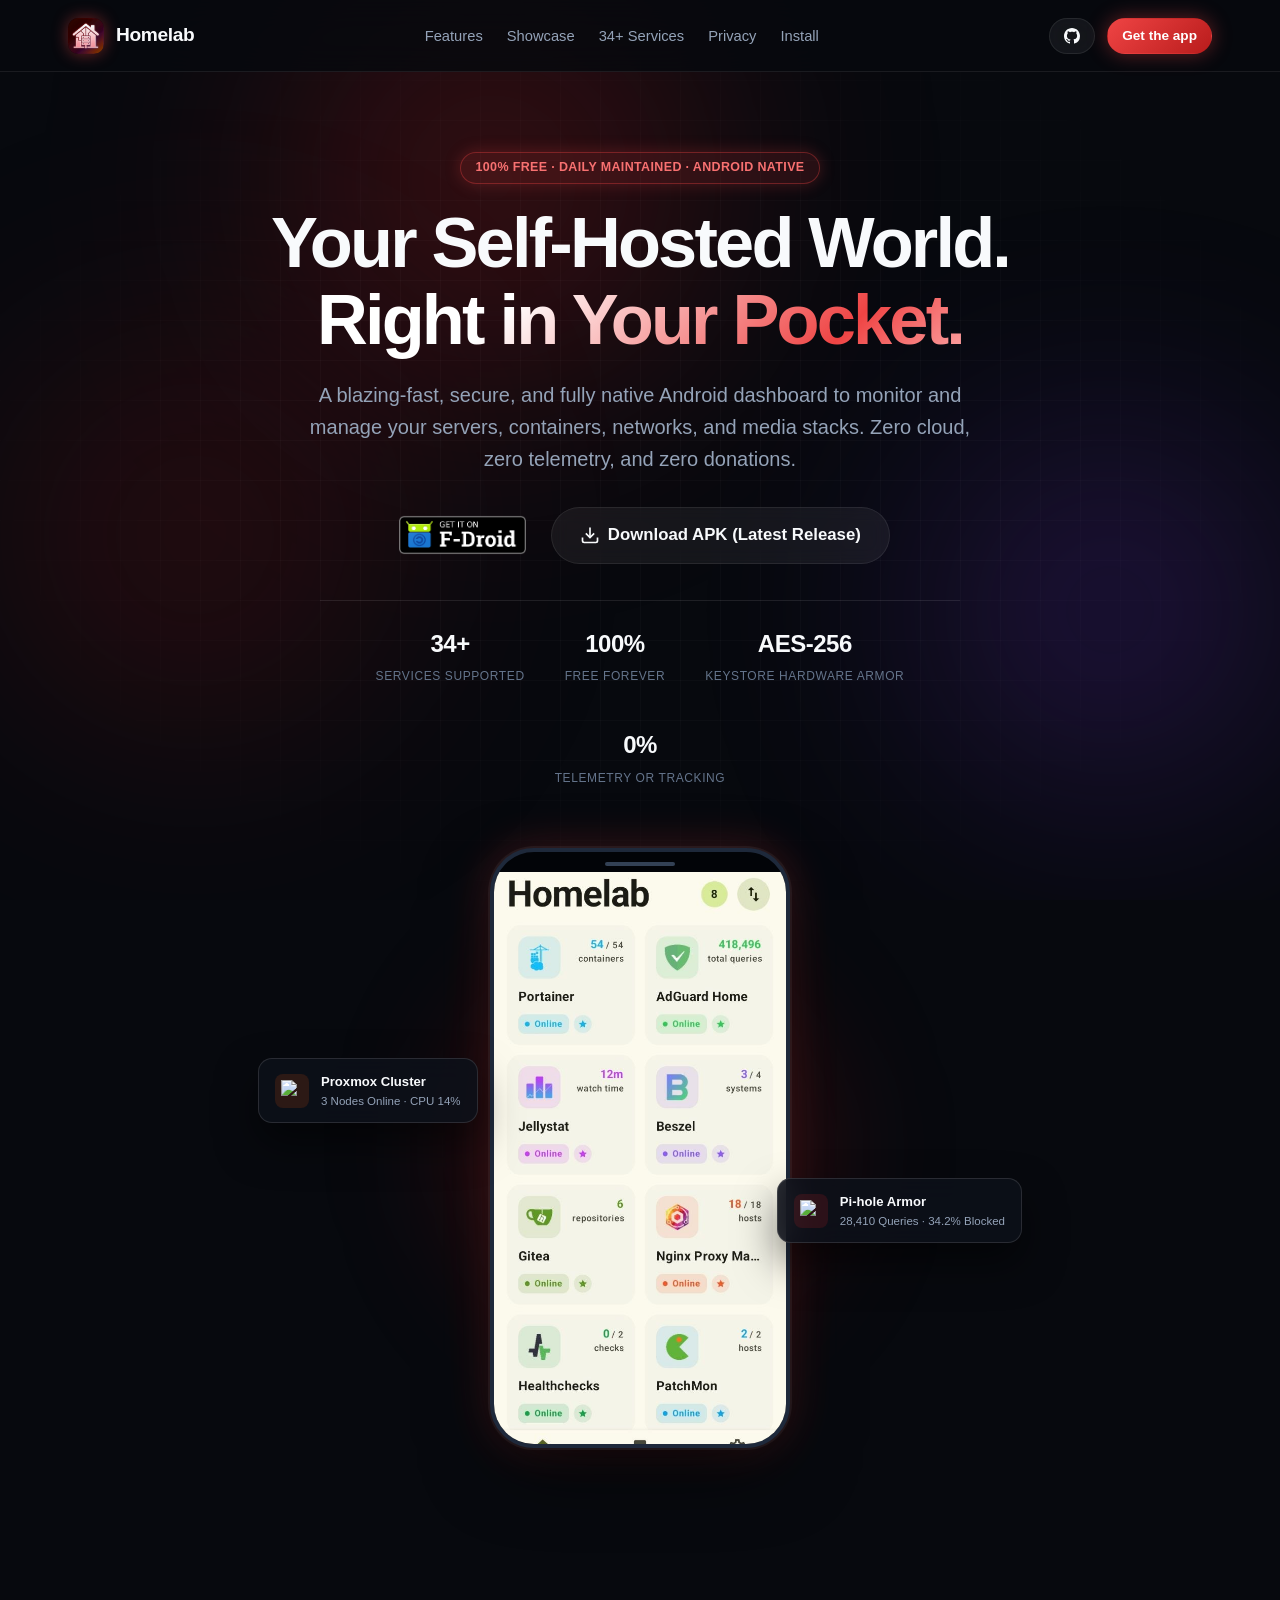
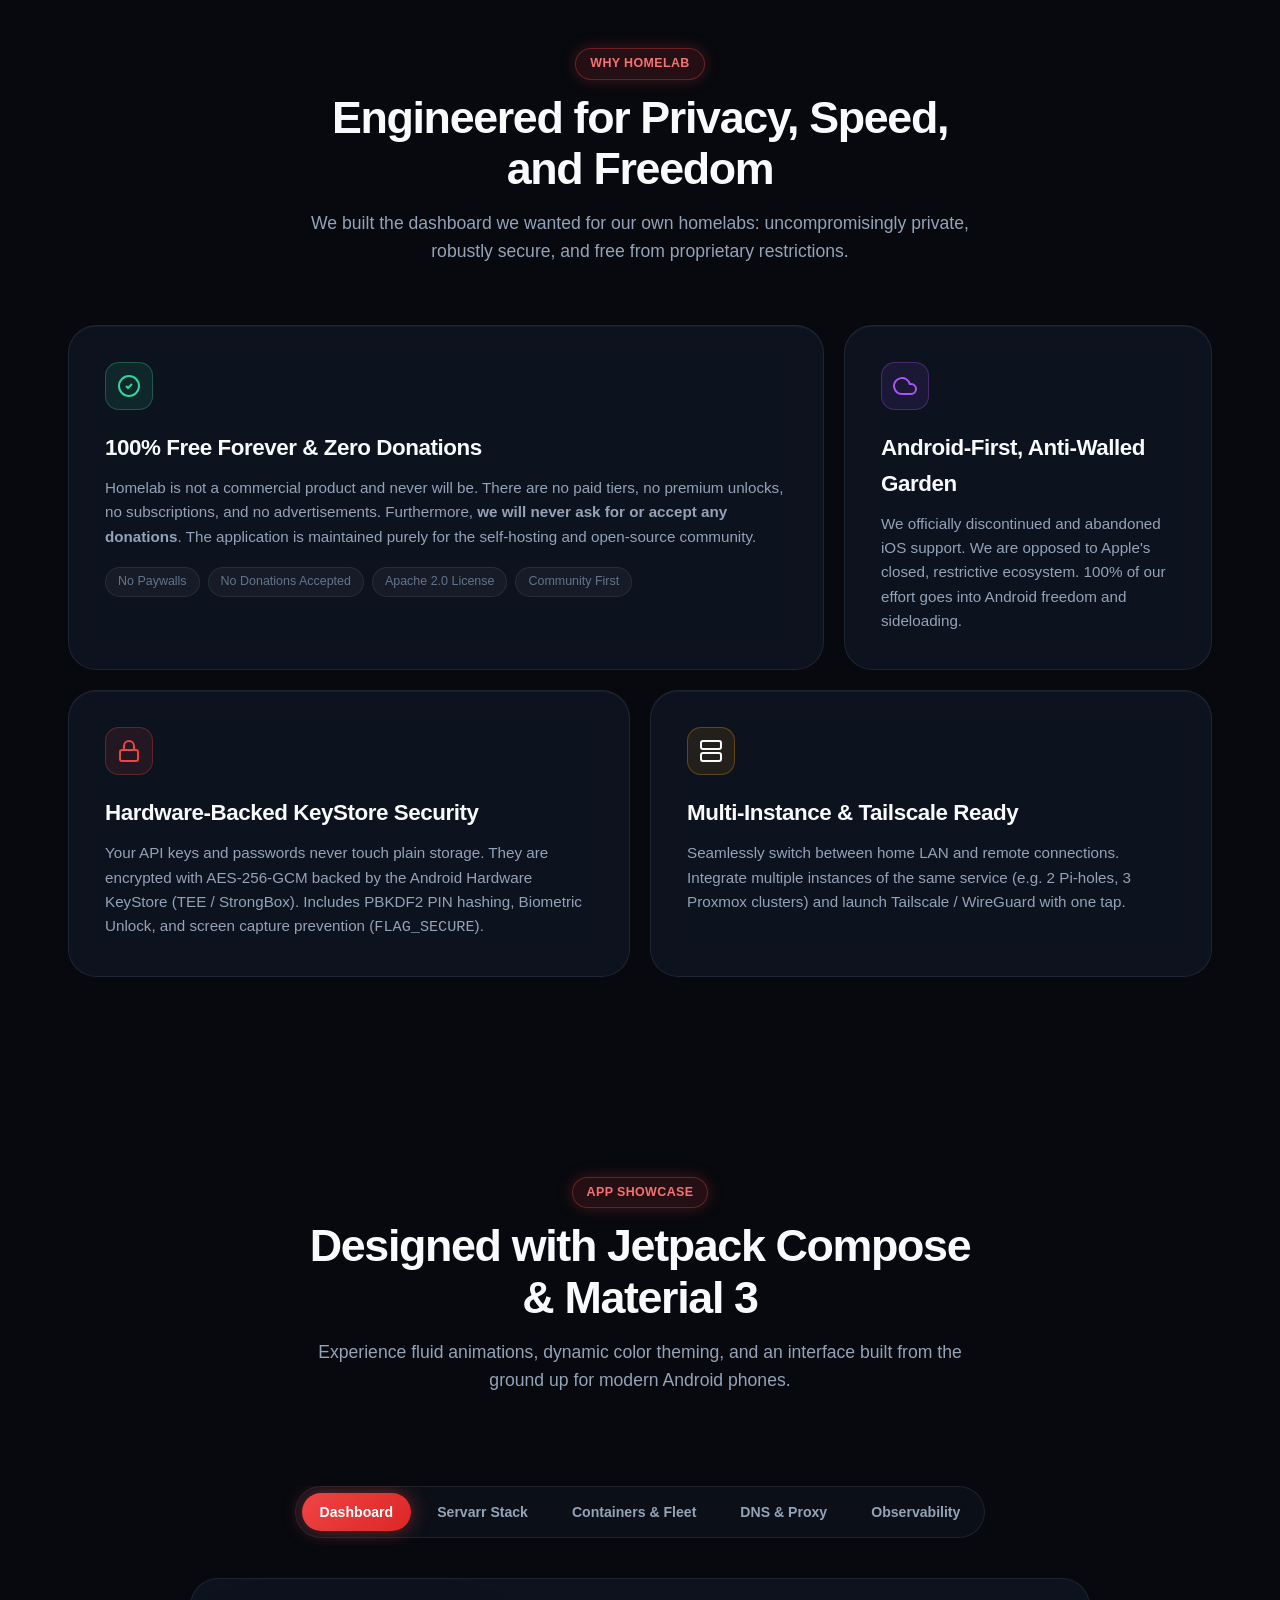
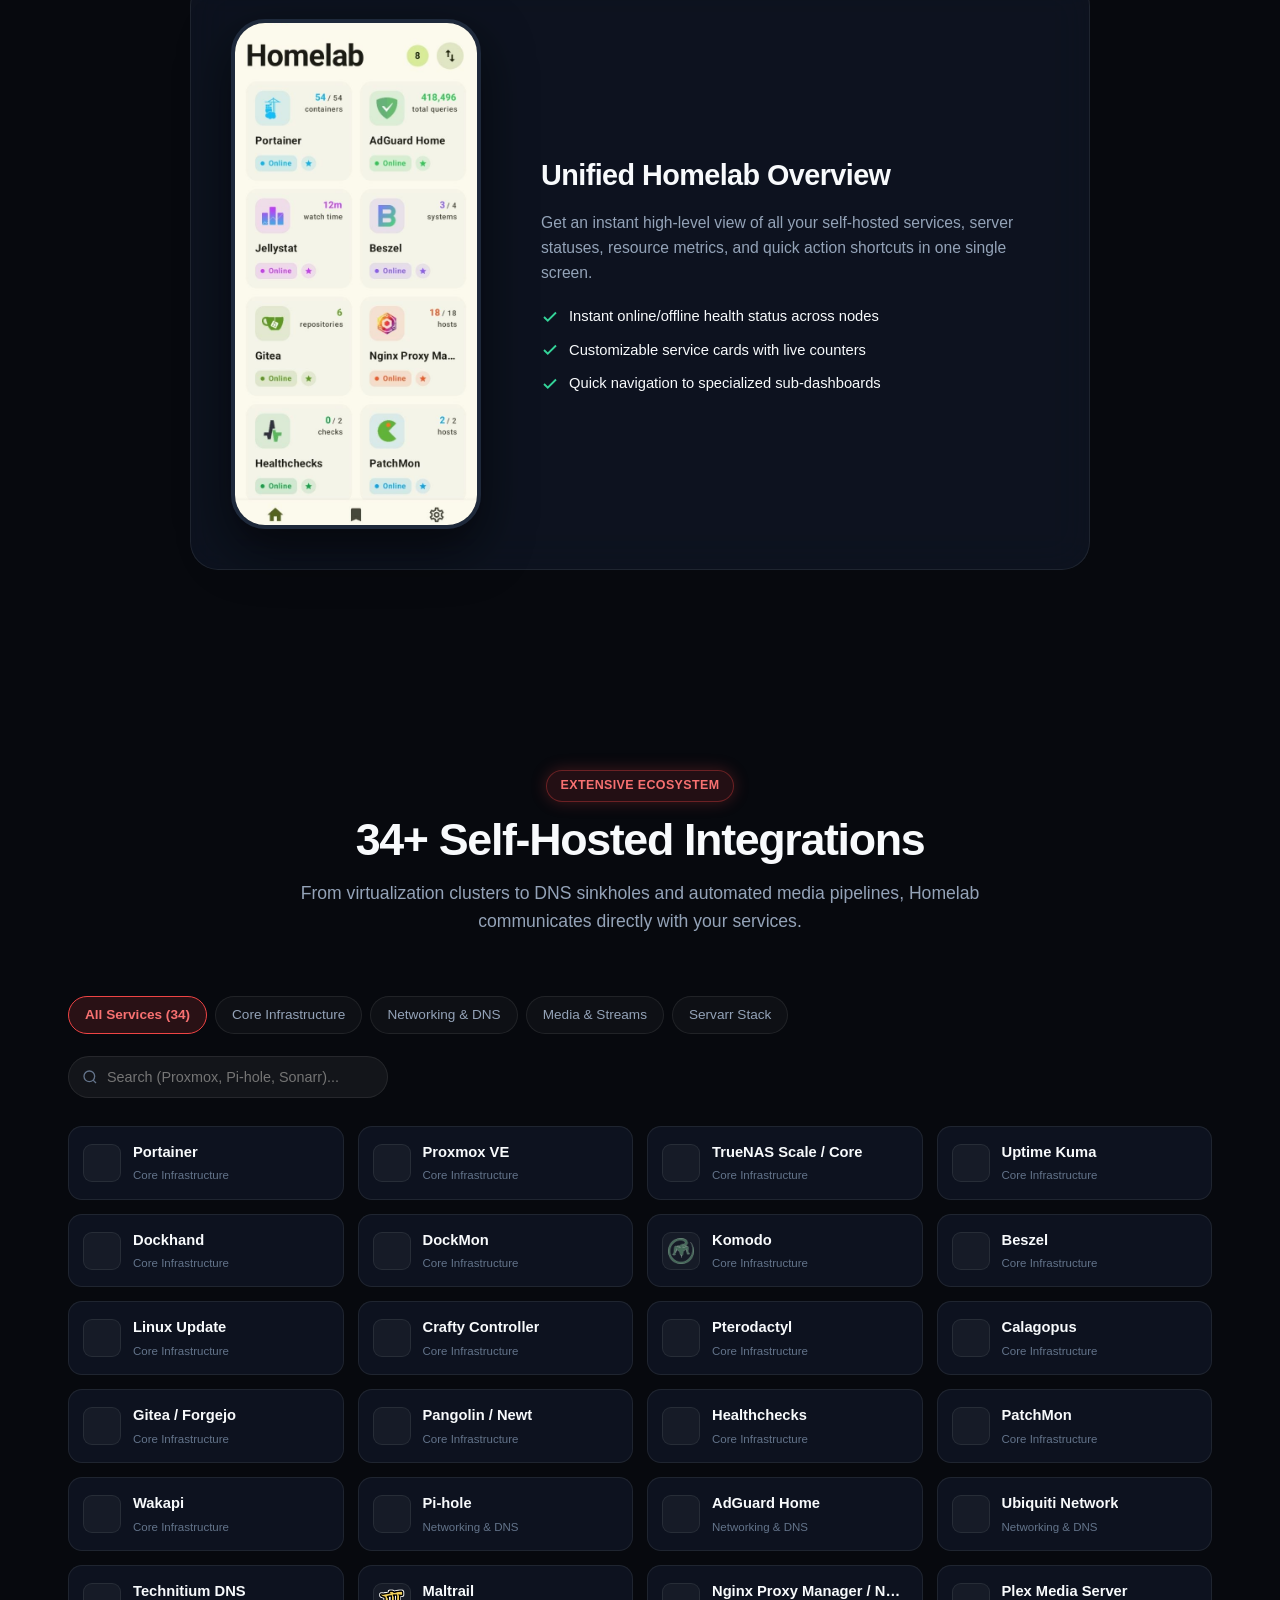
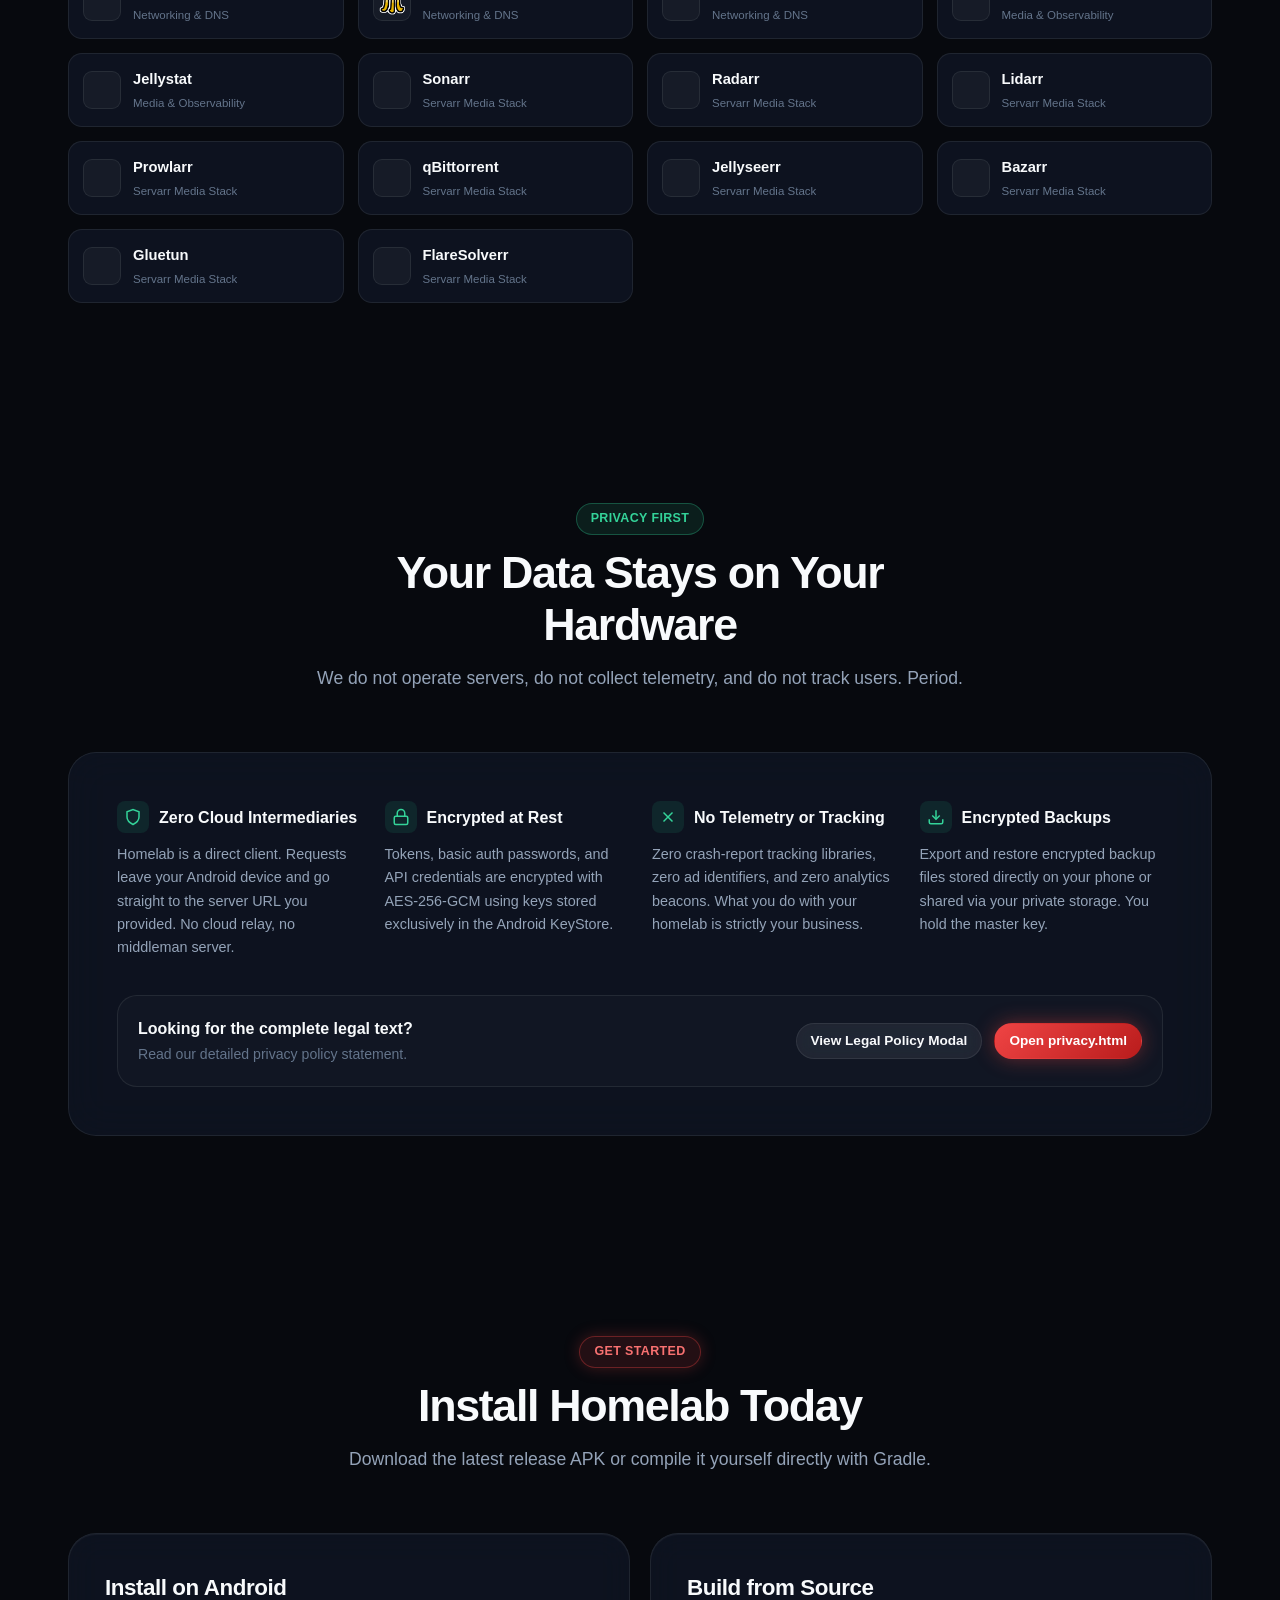
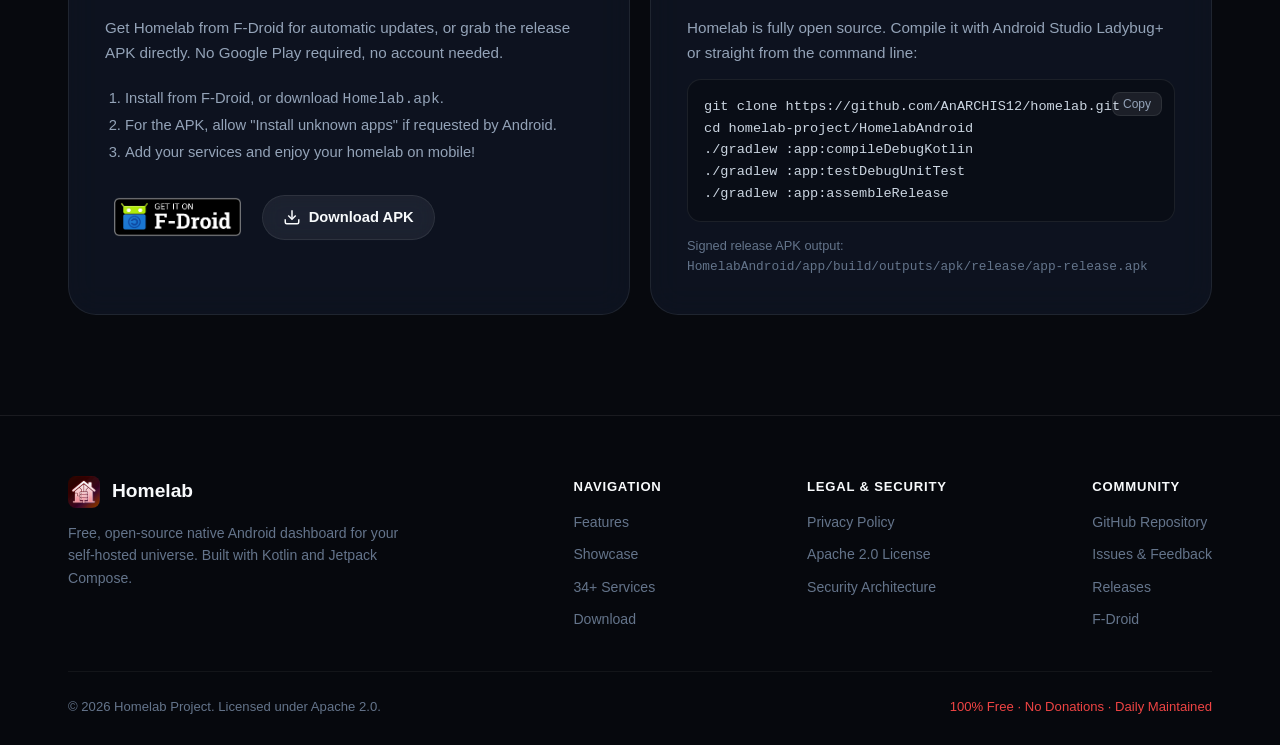
==== commit 5f740cbb: "docs: declutter download calls to action on landing page Keep a single 'Get the app' link in the hea" ====
--- a/docs/index.html
+++ b/docs/index.html
@@ -47,11 +47,8 @@
           <svg width="16" height="16" viewBox="0 0 24 24" fill="currentColor"><path d="M12 0C5.37 0 0 5.37 0 12c0 5.31 3.435 9.795 8.205 11.385.6.105.825-.255.825-.57 0-.285-.015-1.23-.015-2.235-3.015.555-3.795-.735-4.035-1.41-.135-.345-.72-1.41-1.23-1.695-.42-.225-1.02-.78-.015-.795.945-.015 1.62.87 1.845 1.23 1.08 1.815 2.805 1.305 3.495.99.105-.78.42-1.305.765-1.605-2.67-.3-5.46-1.335-5.46-5.925 0-1.305.465-2.385 1.23-3.225-.12-.3-.54-1.53.12-3.18 0 0 1.005-.315 3.3 1.23.96-.27 1.98-.405 3-.405s2.04.135 3 .405c2.295-1.56 3.3-1.23 3.3-1.23.66 1.65.24 2.88.12 3.18.765.84 1.23 1.905 1.23 3.225 0 4.605-2.805 5.625-5.475 5.925.435.375.81 1.095.81 2.22 0 1.605-.015 2.895-.015 3.3 0 .315.225.69.825.57A12.02 12.02 0 0024 12c0-6.63-5.37-12-12-12z"/></svg>
           <span style="display: none; @media(min-width: 480px){display:inline;}">GitHub</span>
         </a>
-        <a href="https://github.com/AnARCHIS12/homelab/releases/latest/download/Homelab.apk" class="btn btn-primary btn-sm direct-download-btn">
-          <span>Download APK</span>
-        </a>
-        <a href="https://f-droid.org/packages/com.homelab.app/" class="store-badge-link" target="_blank" rel="noopener" aria-label="Get Homelab from F-Droid">
-          <span class="store-badge-label">Available on F-Droid</span>
+        <a href="#install" class="btn btn-primary btn-sm">
+          <span>Get the app</span>
         </a>
         <button id="navToggleBtn" class="nav-toggle-btn" aria-label="Toggle navigation">
           <svg width="22" height="22" viewBox="0 0 24 24" fill="none" stroke="currentColor" stroke-width="2"><line x1="3" y1="12" x2="21" y2="12"></line><line x1="3" y1="6" x2="21" y2="6"></line><line x1="3" y1="18" x2="21" y2="18"></line></svg>
@@ -85,17 +82,13 @@
           A blazing-fast, secure, and fully native Android dashboard to monitor and manage your servers, containers, networks, and media stacks. Zero cloud, zero telemetry, and zero donations.
         </p>
 
-        <a href="https://f-droid.org/packages/com.homelab.app/" class="fdroid-badge fdroid-badge-hero" target="_blank" rel="noopener" aria-label="Get Homelab on F-Droid">
-          <img src="assets/fdroid-badge.png" alt="Get it on F-Droid">
-        </a>
-
         <div class="hero-cta-group">
-          <a href="https://github.com/AnARCHIS12/homelab/releases/latest/download/Homelab.apk" id="heroDownloadBtn" class="btn btn-primary btn-lg direct-download-btn">
+          <a href="https://f-droid.org/packages/com.homelab.app/" class="fdroid-badge" target="_blank" rel="noopener" aria-label="Get Homelab on F-Droid">
+            <img src="assets/fdroid-badge.png" alt="Get it on F-Droid">
+          </a>
+          <a href="https://github.com/AnARCHIS12/homelab/releases/latest/download/Homelab.apk" id="heroDownloadBtn" class="btn btn-secondary btn-lg direct-download-btn">
             <svg width="20" height="20" viewBox="0 0 24 24" fill="none" stroke="currentColor" stroke-width="2"><path d="M21 15v4a2 2 0 0 1-2 2H5a2 2 0 0 1-2-2v-4"></path><polyline points="7 10 12 15 17 10"></polyline><line x1="12" y1="15" x2="12" y2="3"></line></svg>
             <span id="heroDownloadText">Download APK (Latest Release)</span>
-          </a>
-          <a href="#showcase" class="btn btn-secondary btn-lg">
-            <span>Explore Showcase</span>
           </a>
         </div>
 
@@ -387,20 +380,24 @@
         <div class="bento-grid">
           <!-- Install via APK -->
           <div class="bento-card bento-card-6">
-            <h3 class="bento-title">Direct APK Download</h3>
+            <h3 class="bento-title">Install on Android</h3>
             <p class="bento-desc" style="margin-bottom: 20px;">
-              Download the release APK directly to your phone. No Google Play required, no account needed.
+              Get Homelab from F-Droid for automatic updates, or grab the release APK directly. No Google Play required, no account needed.
             </p>
             <ol style="color: var(--text-secondary); margin-left: 20px; line-height: 1.8; margin-bottom: 24px; font-size: 0.92rem;">
-              <li>Tap the button below to download <code>Homelab.apk</code>.</li>
-              <li>Open the downloaded APK to install.</li>
-              <li>Allow "Install unknown apps" if requested by Android.</li>
+              <li>Install from F-Droid, or download <code>Homelab.apk</code>.</li>
+              <li>For the APK, allow "Install unknown apps" if requested by Android.</li>
               <li>Add your services and enjoy your homelab on mobile!</li>
             </ol>
-            <a href="https://github.com/AnARCHIS12/homelab/releases/latest/download/Homelab.apk" class="btn btn-primary direct-download-btn">
-              <svg width="18" height="18" viewBox="0 0 24 24" fill="none" stroke="currentColor" stroke-width="2"><path d="M21 15v4a2 2 0 0 1-2 2H5a2 2 0 0 1-2-2v-4"></path><polyline points="7 10 12 15 17 10"></polyline><line x1="12" y1="15" x2="12" y2="3"></line></svg>
-              <span>Download Homelab.apk</span>
-            </a>
+            <div class="install-actions">
+              <a href="https://f-droid.org/packages/com.homelab.app/" class="fdroid-badge" target="_blank" rel="noopener" aria-label="Get Homelab on F-Droid">
+                <img src="assets/fdroid-badge.png" alt="Get it on F-Droid">
+              </a>
+              <a href="https://github.com/AnARCHIS12/homelab/releases/latest/download/Homelab.apk" class="btn btn-secondary direct-download-btn">
+                <svg width="18" height="18" viewBox="0 0 24 24" fill="none" stroke="currentColor" stroke-width="2"><path d="M21 15v4a2 2 0 0 1-2 2H5a2 2 0 0 1-2-2v-4"></path><polyline points="7 10 12 15 17 10"></polyline><line x1="12" y1="15" x2="12" y2="3"></line></svg>
+                <span>Download APK</span>
+              </a>
+            </div>
           </div>
 
           <!-- Build from Source -->
@@ -425,21 +422,6 @@
       </div>
     </section>
   </main>
-
-  <!-- Sticky Bottom Bar for Mobile Devices -->
-  <div class="mobile-sticky-bar">
-    <div class="mobile-sticky-info">
-      <img src="assets/logo.png" alt="Homelab Logo" class="mobile-sticky-logo">
-      <div>
-        <div class="mobile-sticky-text">Homelab</div>
-        <div class="mobile-sticky-sub">100% Free · Android Native</div>
-      </div>
-    </div>
-    <a href="https://github.com/AnARCHIS12/homelab/releases/latest/download/Homelab.apk" class="btn btn-primary btn-sm direct-download-btn">
-      <svg width="14" height="14" viewBox="0 0 24 24" fill="none" stroke="currentColor" stroke-width="2"><path d="M21 15v4a2 2 0 0 1-2 2H5a2 2 0 0 1-2-2v-4"></path><polyline points="7 10 12 15 17 10"></polyline></svg>
-      <span>Download</span>
-    </a>
-  </div>
 
   <!-- Privacy Policy Modal -->
   <div id="privacyModal" class="modal-overlay">
--- a/docs/style.css
+++ b/docs/style.css
@@ -331,37 +331,15 @@
 
 .fdroid-badge img {
   display: block;
-  width: 110px;
-  height: auto;
-}
-
-.hero .fdroid-badge {
-  margin: 18px auto 4px;
-}
-
-.hero .fdroid-badge-hero img {
-  width: 150px;
-}
-
-.store-badge-link {
-  display: inline-flex;
-  align-items: center;
-  min-height: 36px;
-  padding: 0 14px;
-  border: 1px solid rgba(52, 211, 153, 0.45);
-  border-radius: var(--radius-full);
-  color: var(--accent-emerald);
-  font-size: 0.78rem;
-  font-weight: 700;
-  letter-spacing: 0.02em;
-  text-decoration: none;
-  transition: background 160ms ease, border-color 160ms ease;
-}
-
-.store-badge-link:hover,
-.store-badge-link:focus-visible {
-  background: rgba(52, 211, 153, 0.12);
-  border-color: var(--accent-emerald);
+  height: 56px;
+  width: auto;
+}
+
+.install-actions {
+  display: flex;
+  align-items: center;
+  gap: 12px;
+  flex-wrap: wrap;
 }
 
 /* Hero Section */
@@ -1041,47 +1019,6 @@
   background: rgba(255, 255, 255, 0.15);
 }
 
-/* Sticky Bottom Mobile Bar */
-.mobile-sticky-bar {
-  display: none;
-  position: fixed;
-  bottom: 0;
-  left: 0;
-  right: 0;
-  z-index: 90;
-  background: rgba(7, 9, 14, 0.92);
-  backdrop-filter: blur(16px);
-  -webkit-backdrop-filter: blur(16px);
-  border-top: 1px solid var(--card-border);
-  padding: 12px 20px;
-  align-items: center;
-  justify-content: space-between;
-  box-shadow: 0 -10px 30px rgba(0, 0, 0, 0.5);
-}
-
-.mobile-sticky-info {
-  display: flex;
-  align-items: center;
-  gap: 10px;
-}
-
-.mobile-sticky-logo {
-  width: 30px;
-  height: 30px;
-  border-radius: 8px;
-}
-
-.mobile-sticky-text {
-  font-size: 0.88rem;
-  font-weight: 700;
-  color: var(--text-primary);
-}
-
-.mobile-sticky-sub {
-  font-size: 0.72rem;
-  color: var(--accent-emerald);
-}
-
 /* Modal for full privacy */
 .modal-overlay {
   position: fixed;
@@ -1237,14 +1174,6 @@
     display: block;
   }
   
-  .mobile-sticky-bar {
-    display: flex;
-  }
-  
-  body {
-    padding-bottom: 70px;
-  }
-  
   .services-controls {
     flex-direction: column;
     align-items: stretch;
